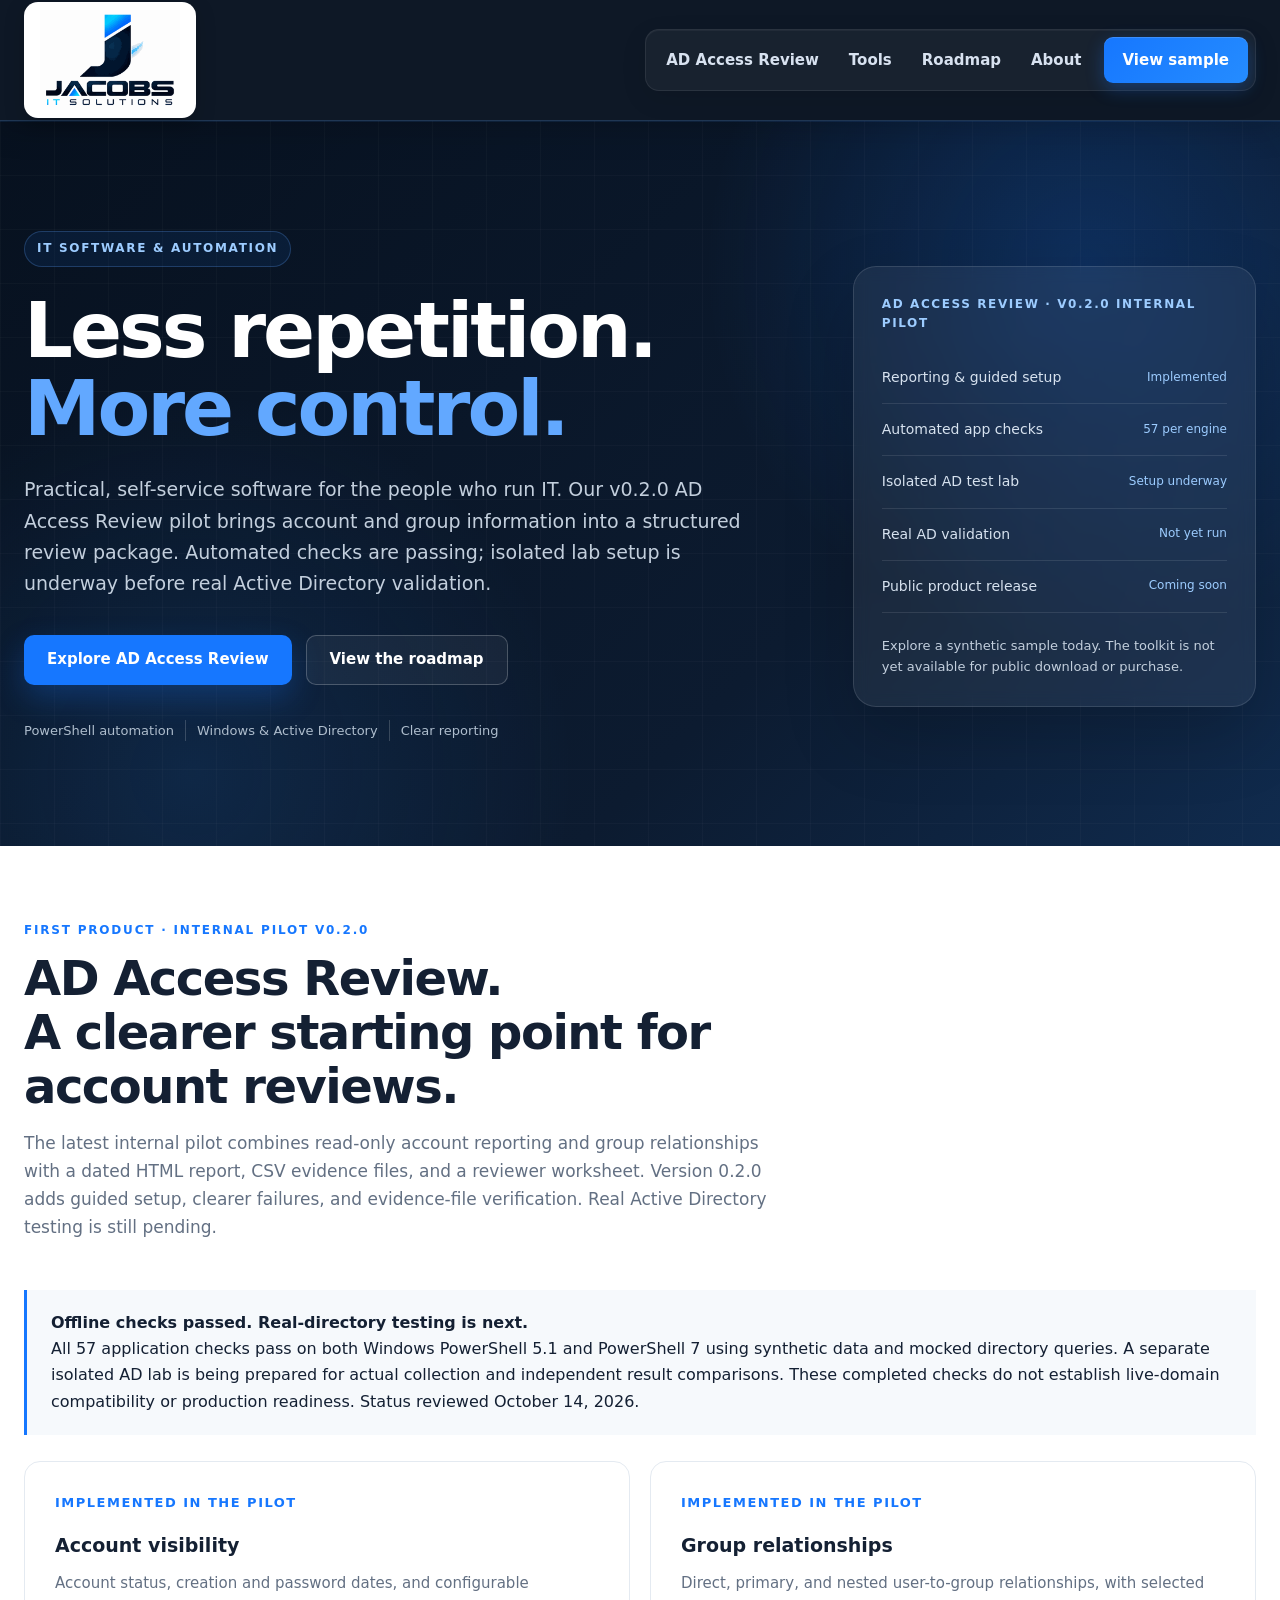
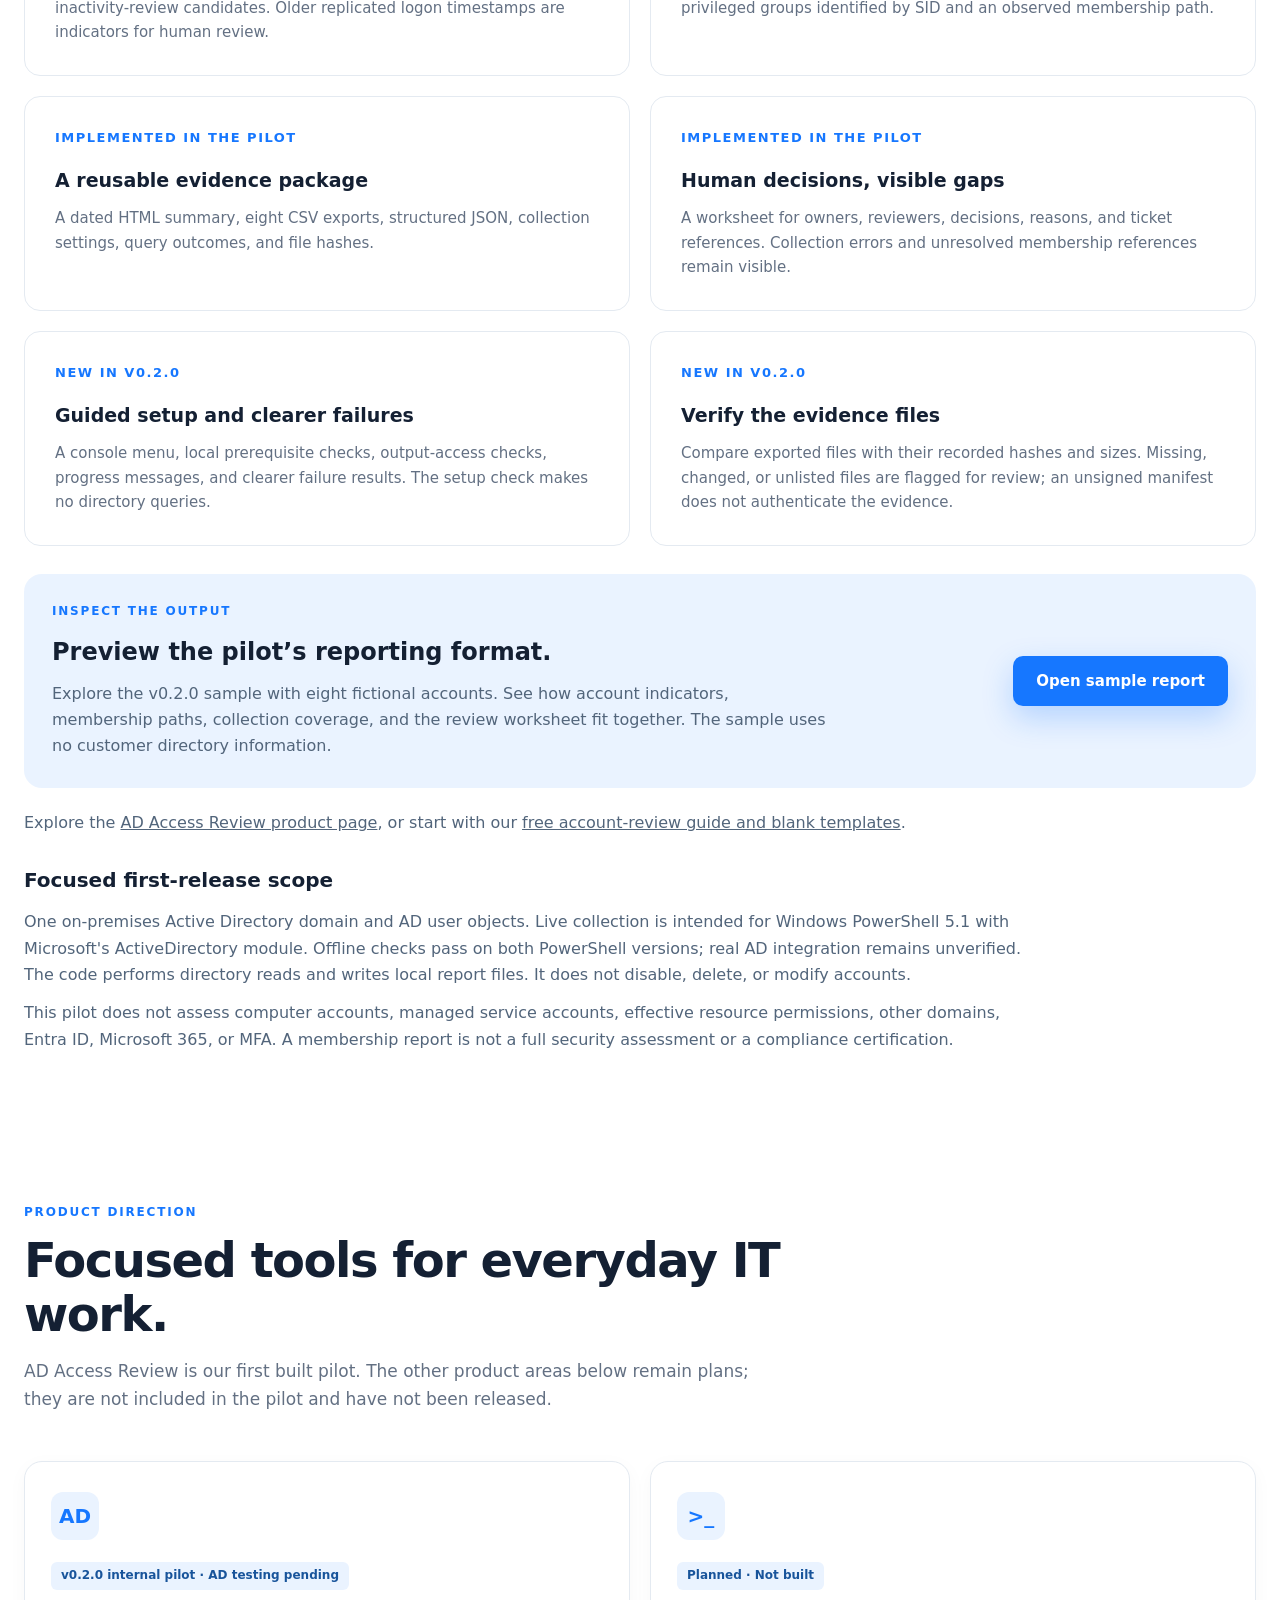
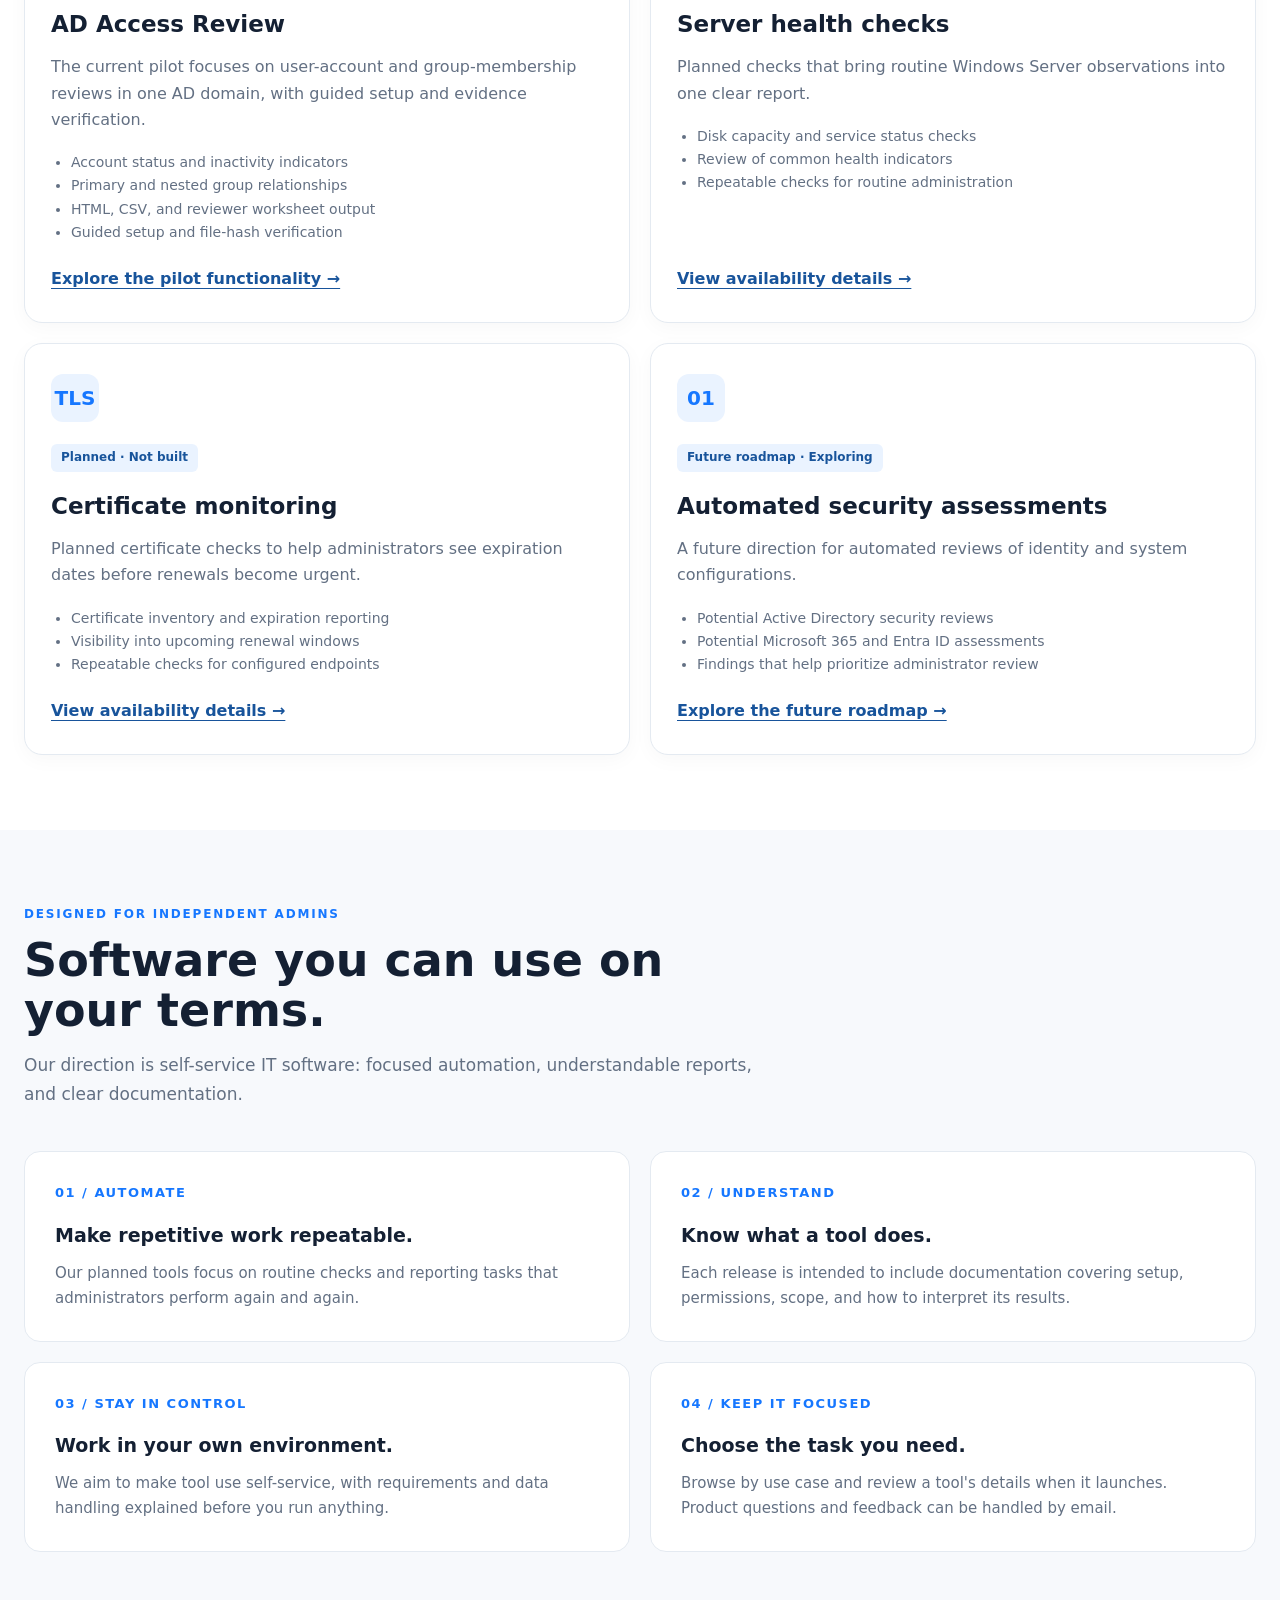
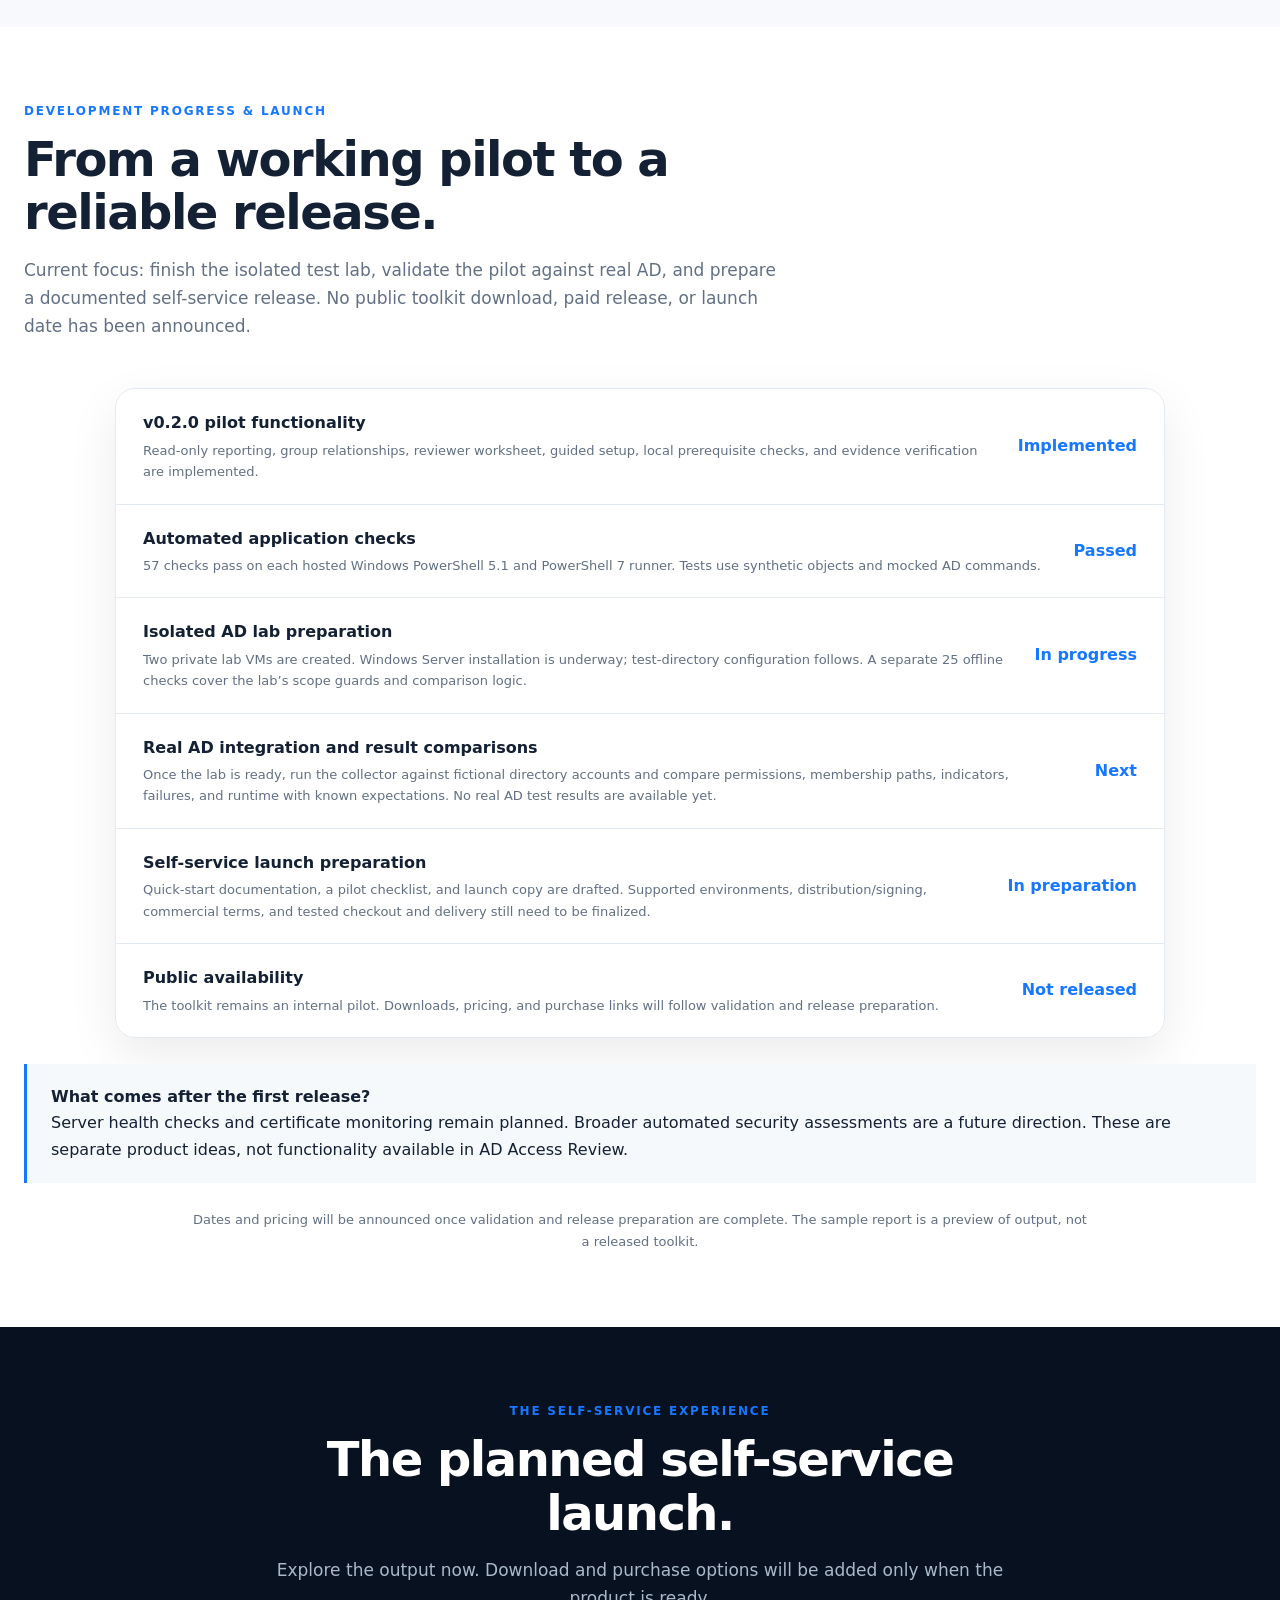
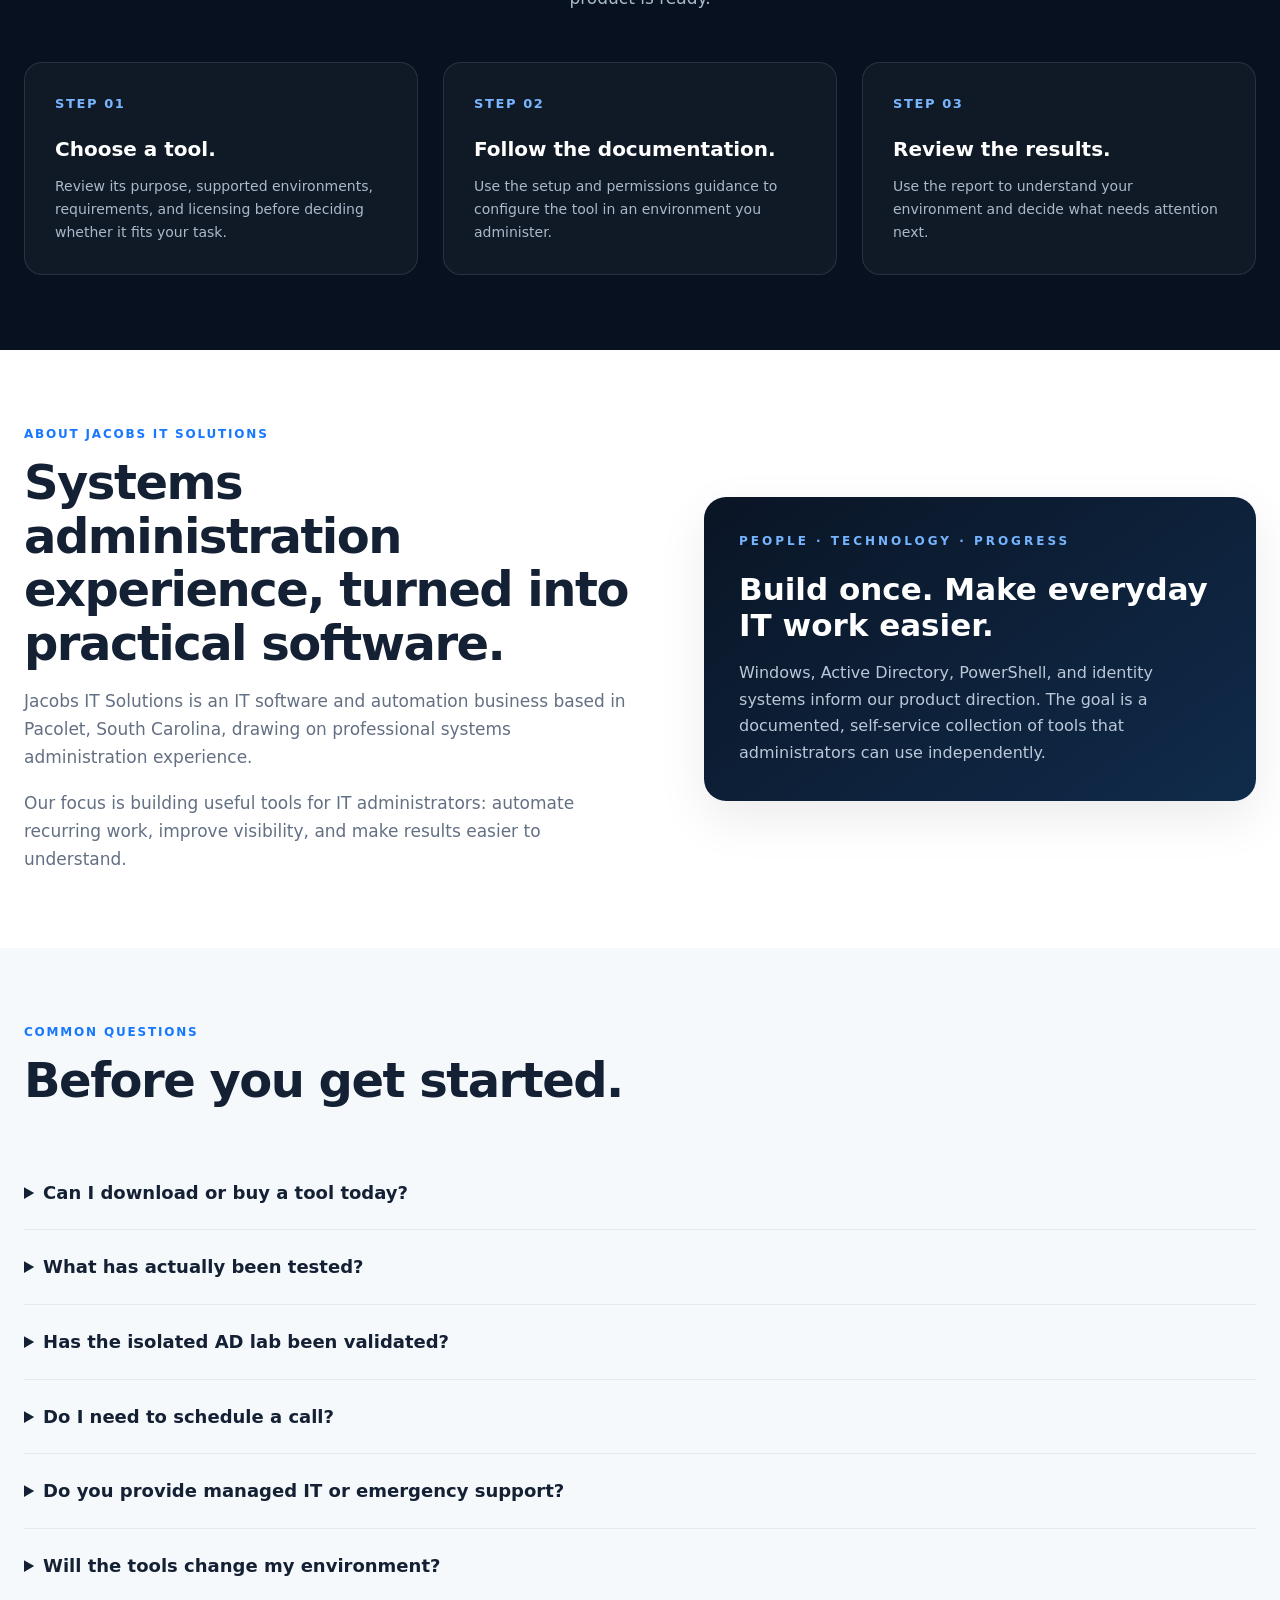
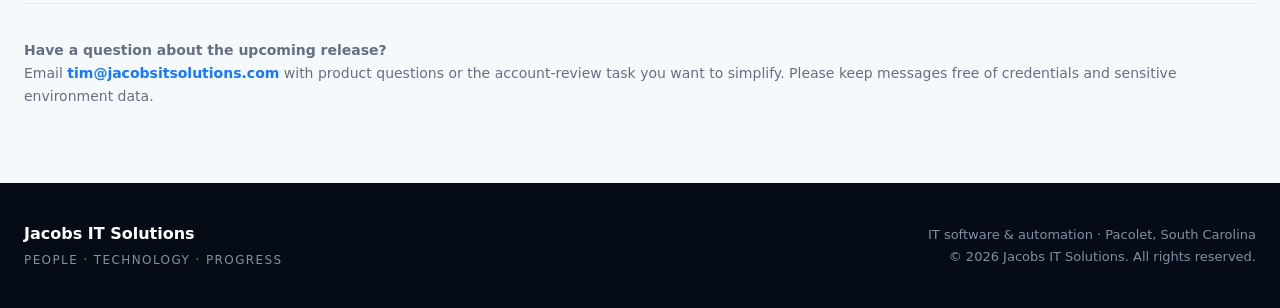
==== index.html @ 7c457af1 "Publish AD Access Review product page and free account review guide" ====
<!DOCTYPE html>
<html lang="en">
<head>
  <meta charset="UTF-8">
  <meta name="viewport" content="width=device-width, initial-scale=1.0">

  <title>Jacobs IT Solutions | IT Automation & Reporting Tools</title>

  <meta
    name="description"
    content="Explore the v0.2.0 AD Access Review pilot: read-only reporting, guided setup, evidence verification, and a synthetic sample. Automated checks pass; isolated AD lab setup is underway before real-directory validation and release."
  >

  <meta name="theme-color" content="#07111f">

  <style>
    :root {
      --navy: #07111f;
      --blue: #1677ff;
      --blue-light: #60a5fa;
      --blue-soft: #eaf3ff;
      --text: #142033;
      --muted: #637083;
      --border: #e4eaf1;
      --soft: #f6f9fc;
      --success: #10b981;
      --shadow: 0 18px 50px rgba(7, 17, 31, 0.08);
      --radius: 18px;
    }

    * {
      box-sizing: border-box;
      margin: 0;
      padding: 0;
    }

    html {
      scroll-behavior: smooth;
    }

    body {
      font-family:
        Inter,
        ui-sans-serif,
        system-ui,
        -apple-system,
        BlinkMacSystemFont,
        "Segoe UI",
        sans-serif;
      color: var(--text);
      background: #ffffff;
      line-height: 1.65;
    }

    a {
      color: inherit;
    }

    .container {
  width: min(1380px, calc(100% - 48px));
  margin: 0 auto;
}

    header {
  position: sticky;
  top: 0;
  z-index: 1000;
  background: rgba(7, 17, 31, 0.97);
  backdrop-filter: blur(16px);
  border-bottom: 1px solid rgba(96, 165, 250, 0.22);
  box-shadow:
    0 8px 30px rgba(0, 0, 0, 0.18),
    0 1px 0 rgba(22, 119, 255, 0.10);
}

    .nav-wrap {
      min-height: 120px;
      display: flex;
      align-items: center;
      justify-content: space-between;
      gap: 30px;
    }

    .brand {
  display: flex;
  align-items: center;
  justify-content: center;
  text-decoration: none;
  background: #ffffff;
  padding: 8px 16px;
  border-radius: 14px;
  box-shadow: 0 6px 20px rgba(0, 0, 0, 0.22);
}

.site-logo {
  height: 100px;
  width: auto;
  display: block;
}

   nav {
  display: flex;
  align-items: center;
  gap: 4px;

  background: rgba(255, 255, 255, 0.045);
  border: 1px solid rgba(255, 255, 255, 0.08);
  border-radius: 14px;

  padding: 7px;

  box-shadow:
    0 8px 25px rgba(0, 0, 0, 0.12),
    inset 0 1px 0 rgba(255, 255, 255, 0.04);
}

nav a {
  text-decoration: none;
  color: #d8e2f0;
  font-size: 15px;
  font-weight: 650;
  padding: 10px 13px;
  border-radius: 8px;
  transition:
    color 0.2s ease,
    background 0.2s ease,
    transform 0.2s ease;
}

nav a:hover {
  color: #ffffff;
  background: rgba(255, 255, 255, 0.07);
}

    .nav-cta {
  background: linear-gradient(135deg, #1677ff, #258cff);
  padding: 11px 19px !important;
  margin-left: 5px;
  border-radius: 9px;
  color: white !important;

  box-shadow:
    0 6px 18px rgba(22, 119, 255, 0.30),
    inset 0 1px 0 rgba(255, 255, 255, 0.15);
}

.nav-cta:hover {
  background: linear-gradient(135deg, #258cff, #419cff) !important;
  transform: translateY(-1px);
  box-shadow: 0 9px 25px rgba(22, 119, 255, 0.36);
}

    .hero {
      position: relative;
      overflow: hidden;
      background:
        radial-gradient(circle at 85% 20%, rgba(22, 119, 255, 0.22), transparent 31%),
        radial-gradient(circle at 15% 90%, rgba(36, 111, 196, 0.18), transparent 30%),
        linear-gradient(135deg, #07111f, #0c1b30 65%, #102b4e);
      color: white;
      padding: 110px 0 105px;
    }

    .hero::after {
      content: "";
      position: absolute;
      inset: 0;
      background-image:
        linear-gradient(rgba(255, 255, 255, 0.025) 1px, transparent 1px),
        linear-gradient(90deg, rgba(255, 255, 255, 0.025) 1px, transparent 1px);
      background-size: 54px 54px;
      pointer-events: none;
    }

    .hero-grid {
      position: relative;
      z-index: 2;
      display: grid;
      grid-template-columns: 1.3fr 0.7fr;
      align-items: center;
      gap: 80px;
    }

    .eyebrow {
      display: inline-flex;
      align-items: center;
      gap: 9px;
      padding: 7px 12px;
      border: 1px solid rgba(96, 165, 250, 0.25);
      background: rgba(22, 119, 255, 0.09);
      border-radius: 999px;
      color: #9dccff;
      text-transform: uppercase;
      font-size: 12px;
      font-weight: 800;
      letter-spacing: 1.7px;
      margin-bottom: 25px;
    }

    .eyebrow-dot {
      width: 7px;
      height: 7px;
      border-radius: 50%;
      background: var(--success);
      box-shadow: 0 0 13px rgba(16, 185, 129, 0.8);
    }

    h1 {
      max-width: 850px;
      font-size: clamp(3rem, 6vw, 5.3rem);
      line-height: 1.02;
      letter-spacing: -3px;
      margin-bottom: 26px;
    }

    .hero-highlight {
      color: #62a8ff;
    }

    .hero-copy {
      max-width: 720px;
      color: #c3cfdd;
      font-size: 19px;
      margin-bottom: 35px;
    }

    .hero-actions {
      display: flex;
      flex-wrap: wrap;
      gap: 14px;
      margin-bottom: 35px;
    }

    .button {
      display: inline-flex;
      align-items: center;
      justify-content: center;
      min-height: 50px;
      padding: 0 23px;
      border-radius: 10px;
      text-decoration: none;
      font-weight: 750;
      font-size: 15px;
      transition: 0.2s ease;
      border: 0;
      cursor: pointer;
    }

    .primary {
      background: var(--blue);
      color: white;
      box-shadow: 0 12px 30px rgba(22, 119, 255, 0.25);
    }

    .primary:hover {
      transform: translateY(-2px);
      background: #0869e9;
    }

    .secondary {
      border: 1px solid rgba(255, 255, 255, 0.22);
      color: white;
      background: rgba(255, 255, 255, 0.05);
    }

    .secondary:hover {
      background: rgba(255, 255, 255, 0.10);
      transform: translateY(-2px);
    }

    .hero-tags {
      display: flex;
      flex-wrap: wrap;
      gap: 11px;
      color: #aebdcd;
      font-size: 13px;
    }

    .hero-tags span {
      padding-right: 11px;
      border-right: 1px solid rgba(255, 255, 255, 0.18);
    }

    .hero-tags span:last-child {
      border-right: 0;
    }

    .hero-panel {
      background: rgba(255, 255, 255, 0.06);
      border: 1px solid rgba(255, 255, 255, 0.12);
      border-radius: 23px;
      padding: 28px;
      backdrop-filter: blur(8px);
      box-shadow: 0 30px 70px rgba(0, 0, 0, 0.18);
    }

    .panel-title {
      font-weight: 800;
      margin-bottom: 18px;
      font-size: 17px;
    }

    .panel-row {
      display: flex;
      align-items: center;
      gap: 13px;
      padding: 14px 0;
      border-bottom: 1px solid rgba(255, 255, 255, 0.10);
      color: #d7e2ef;
      font-size: 14px;
    }

    .panel-row:last-child {
      border-bottom: 0;
    }

    .check {
      flex: 0 0 auto;
      width: 25px;
      height: 25px;
      border-radius: 50%;
      background: rgba(22, 119, 255, 0.17);
      color: #72b2ff;
      display: flex;
      align-items: center;
      justify-content: center;
      font-weight: 900;
    }

    section {
      padding: 75px 0;
    }

    .section-head {
      max-width: 760px;
      margin-bottom: 48px;
    }

    .section-label {
      color: var(--blue);
      font-weight: 800;
      text-transform: uppercase;
      letter-spacing: 1.8px;
      font-size: 12px;
      margin-bottom: 11px;
    }

    .section-head h2,
    .center-head h2,
    .section-heading h2 {
      font-size: clamp(2rem, 4vw, 3rem);
      line-height: 1.12;
      letter-spacing: -1.5px;
      margin-bottom: 16px;
    }

    .section-head p,
    .center-head p,
    .section-heading p {
      color: var(--muted);
      font-size: 17px;
    }

    .center-head {
      max-width: 760px;
      margin: 0 auto 50px;
      text-align: center;
    }

    .section-heading {
      max-width: 760px;
    }

    .service-grid {
      display: grid;
      grid-template-columns: repeat(4, 1fr);
      gap: 20px;
    }

    .service-card {
      border: 1px solid var(--border);
      border-radius: var(--radius);
      padding: 30px 26px;
      background: white;
      box-shadow: 0 5px 20px rgba(7, 17, 31, 0.03);
      transition: 0.25s ease;
    }

    .service-card:hover {
      transform: translateY(-6px);
      border-color: #c6ddfa;
      box-shadow: var(--shadow);
    }

    .icon-box {
      width: 48px;
      height: 48px;
      border-radius: 12px;
      background: var(--blue-soft);
      color: var(--blue);
      display: flex;
      align-items: center;
      justify-content: center;
      margin-bottom: 21px;
      font-size: 20px;
      font-weight: 900;
    }

    .service-card h3 {
      font-size: 18px;
      margin-bottom: 10px;
    }

    .service-card p {
      color: var(--muted);
      font-size: 14px;
    }

    /* TECHNOLOGIES & PLATFORMS */

    .technology-section {
      background: #ffffff;
    }

   .technology-grid {
  display: grid;
  grid-template-columns: repeat(4, minmax(0, 1fr));
  gap: 24px;
  margin-top: 36px;
}

    .technology-card {
      border: 1px solid var(--border);
      border-radius: 16px;
      padding: 26px 24px;
      background: #ffffff;
      transition:
        transform 0.25s ease,
        box-shadow 0.25s ease,
        border-color 0.25s ease;
    }

    .technology-card:hover {
      transform: translateY(-5px);
      border-color: #bdd8f8;
      box-shadow: var(--shadow);
    }

    .technology-icon {
      width: 52px;
      height: 52px;
      border-radius: 13px;
      display: flex;
      align-items: center;
      justify-content: center;
      background: var(--blue-soft);
      color: var(--blue);
      margin-bottom: 18px;
    }

    .technology-icon svg {
      width: 27px;
      height: 27px;
      fill: none;
      stroke: currentColor;
      stroke-width: 1.9;
      stroke-linecap: round;
      stroke-linejoin: round;
    }

    .technology-card h3 {
      font-size: 18px;
      margin-bottom: 9px;
    }

    .technology-card p {
      color: var(--muted);
      font-size: 14px;
      line-height: 1.6;
    }

    /* A DIFFERENT APPROACH */

    .difference {
      background: #f7f9fc;
    }

    .difference-heading {
      max-width: 760px;
      margin-bottom: 42px;
    }

    .difference-heading h2 {
      font-size: clamp(32px, 4vw, 46px);
      line-height: 1.08;
      margin: 10px 0 16px;
    }

    .difference-heading p {
      color: var(--muted);
      font-size: 17px;
      line-height: 1.7;
    }

    .difference-grid {
      display: grid;
      grid-template-columns: repeat(2, 1fr);
      gap: 20px;
    }

    .difference-card {
      background: #ffffff;
      border: 1px solid var(--border);
      border-radius: 16px;
      padding: 30px;
      transition:
        transform 0.25s ease,
        box-shadow 0.25s ease;
    }

    .difference-card:hover {
      transform: translateY(-4px);
      box-shadow: var(--shadow);
    }

    .difference-number {
      color: var(--blue);
      font-size: 13px;
      font-weight: 900;
      letter-spacing: 1.5px;
      margin-bottom: 16px;
    }

    .difference-card h3 {
      font-size: 19px;
      margin-bottom: 10px;
    }

    .difference-card p {
      color: var(--muted);
      font-size: 15px;
      line-height: 1.65;
    }

    /* PRICING */

    .pricing-box {
      max-width: 1050px;
      margin: 0 auto;
      border: 1px solid var(--border);
      border-radius: 20px;
      overflow: hidden;
      box-shadow: var(--shadow);
    }

    .price-row {
      display: grid;
      grid-template-columns: 1fr auto;
      gap: 30px;
      align-items: center;
      padding: 21px 27px;
      border-bottom: 1px solid var(--border);
    }

    .price-row:last-child {
      border-bottom: 0;
    }

    .price-name {
      font-weight: 750;
    }

    .price-detail {
      font-size: 13px;
      color: var(--muted);
      margin-top: 3px;
    }

    .price {
      color: var(--blue);
      font-weight: 850;
      white-space: nowrap;
    }

    .pricing-note {
      max-width: 900px;
      margin: 20px auto 0;
      text-align: center;
      color: var(--muted);
      font-size: 13px;
    }

    /* PROCESS */

    .process {
      background: var(--navy);
      color: white;
    }

    .process .center-head p {
      color: #aab9ca;
    }

    .steps {
      display: grid;
      grid-template-columns: repeat(3, 1fr);
      gap: 25px;
    }

    .step {
      padding: 30px;
      border: 1px solid rgba(255, 255, 255, 0.10);
      border-radius: var(--radius);
      background: rgba(255, 255, 255, 0.04);
    }

    .step-num {
      color: #78b7ff;
      font-size: 13px;
      font-weight: 900;
      letter-spacing: 1.6px;
      margin-bottom: 18px;
    }

    .step h3 {
      font-size: 20px;
      margin-bottom: 9px;
    }

    .step p {
      color: #aab9ca;
      font-size: 14px;
    }

    /* ABOUT */

    .about-grid {
      display: grid;
      grid-template-columns: 1.05fr 0.95fr;
      gap: 70px;
      align-items: center;
    }

    .about-card {
      padding: 35px;
      border-radius: 22px;
      background: linear-gradient(145deg, #0a1525, #102b4b);
      color: white;
      box-shadow: var(--shadow);
    }

    .about-card .tagline {
      color: #75b5ff;
      text-transform: uppercase;
      letter-spacing: 3px;
      font-size: 12px;
      font-weight: 800;
      margin-bottom: 20px;
    }

    .about-card h3 {
      font-size: 31px;
      line-height: 1.15;
      margin-bottom: 17px;
    }

    .about-card p {
      color: #bac8d8;
    }

    /* SUPPORT FORM */

    .support-section {
      background: var(--soft);
    }

   .support-grid {
  display: grid;
  grid-template-columns: 0.8fr 1.2fr;
  gap: 70px;
  align-items: start;
}

    .support-info {
      padding-top: 10px;
    }

    .support-info h2 {
      font-size: clamp(2rem, 4vw, 3rem);
      line-height: 1.1;
      letter-spacing: -1.4px;
      margin-bottom: 18px;
    }

    .support-info p {
      color: var(--muted);
      margin-bottom: 25px;
    }

    .support-contact {
      margin-top: 22px;
      font-size: 14px;
      color: var(--muted);
    }

    .support-contact a {
      color: var(--blue);
      font-weight: 700;
      text-decoration: none;
    }

    .support-form {
      background: white;
      border: 1px solid var(--border);
      border-radius: 22px;
      padding: 34px;
      box-shadow: var(--shadow);
    }

    .form-row {
      display: grid;
      grid-template-columns: 1fr 1fr;
      gap: 18px;
    }

    .form-group {
      margin-bottom: 18px;
    }

    .form-group label {
      display: block;
      font-size: 13px;
      font-weight: 750;
      margin-bottom: 7px;
      color: #26364a;
    }

    .form-group input,
    .form-group select,
    .form-group textarea {
      width: 100%;
      border: 1px solid #d6dee8;
      border-radius: 10px;
      background: white;
      color: #142033;
      font: inherit;
      font-size: 14px;
      padding: 12px 13px;
      outline: none;
      transition: 0.2s ease;
    }

    .form-group input:focus,
    .form-group select:focus,
    .form-group textarea:focus {
      border-color: var(--blue);
      box-shadow: 0 0 0 3px rgba(22, 119, 255, 0.10);
    }

    .form-group textarea {
      resize: vertical;
      min-height: 150px;
    }

    .form-note {
      font-size: 12px;
      color: #778395;
      margin: 2px 0 18px;
      padding: 12px 14px;
      background: #f7f9fc;
      border-radius: 9px;
      border-left: 3px solid var(--blue);
    }

    .submit-button {
      width: 100%;
      min-height: 52px;
      background: var(--blue);
      color: white;
      border: 0;
      border-radius: 10px;
      font-size: 15px;
      font-weight: 800;
      cursor: pointer;
      transition: 0.2s ease;
    }

    .submit-button:hover {
      background: #0869e9;
      transform: translateY(-1px);
    }

    .submit-button:disabled {
      opacity: 0.65;
      cursor: wait;
      transform: none;
    }

    /* FOOTER */

    footer {
      background: #050c16;
      color: #8090a2;
      padding: 38px 0;
    }

    .footer-grid {
      display: flex;
      justify-content: space-between;
      gap: 25px;
      align-items: center;
      flex-wrap: wrap;
    }

    .footer-name {
      color: white;
      font-weight: 800;
    }

    .footer-tag {
      font-size: 12px;
      margin-top: 3px;
      letter-spacing: 1.4px;
    }

    .footer-right {
      text-align: right;
      font-size: 13px;
    }

    /* RESPONSIVE */

    @media (max-width: 950px) {
      .hero-grid,
      .about-grid,
      .support-grid {
        grid-template-columns: 1fr;
      }

      .hero-panel {
        max-width: 620px;
      }

      .service-grid,
      .technology-grid {
        grid-template-columns: repeat(2, 1fr);
      }

      .steps {
        grid-template-columns: 1fr;
      }
    }

    @media (max-width: 730px) {
      .site-logo {
        height: 46px;
      }

      .brand {
        padding: 6px 10px;
      }

      .nav-wrap {
        min-height: 78px;
      }

      nav a:not(.nav-cta) {
        display: none;
      }

      .hero {
        padding: 80px 0;
      }

      h1 {
        letter-spacing: -2px;
      }

      .service-grid,
      .technology-grid,
      .difference-grid,
      .form-row {
        grid-template-columns: 1fr;
      }

      .price-row {
        grid-template-columns: 1fr;
        gap: 8px;
      }

      section {
        padding: 75px 0;
      }

      .footer-right {
        text-align: left;
      }

      .support-form {
        padding: 25px 20px;
      }
    }

    section[id] { scroll-margin-top: 140px; }
    :focus-visible { outline: 3px solid #60a5fa; outline-offset: 5px; }
    .skip-link { position:absolute; top:-100px; left:20px; z-index:2000; background:white; padding:12px; }
    .skip-link:focus { top:12px; }
    .status { display:inline-block; background:#eaf3ff; color:#18549b; font-size:12px; font-weight:800; padding:4px 10px; border-radius:6px; margin-bottom:16px; }
    .product-grid { grid-template-columns:repeat(2,minmax(0,1fr)); }
    .product-card { display:flex; flex-direction:column; }
    .product-card h3 { font-size:23px; }
    .product-card p { font-size:16px; }
    .product-card ul { margin:18px 0 22px; padding-left:20px; color:#637083; font-size:14px; }
    .product-card a { margin-top:auto; color:#18549b; font-weight:750; text-underline-offset:4px; }
    .roadmap-note { padding:20px 24px; border-left:3px solid #1677ff; background:#f6f9fc; margin-bottom:26px; }
    details { border-bottom:1px solid #e4eaf1; padding:22px 0; }
    summary { cursor:pointer; font-weight:750; font-size:18px; }
    details p { color:#637083; margin-top:12px; max-width:850px; }
    .hero-panel .panel-title { color:#9dccff; font-size:12px; text-transform:uppercase; letter-spacing:1.6px; }
    .panel-row { justify-content:space-between; }
    .panel-row span:last-child { color:#9dccff; font-size:12px; white-space:nowrap; }
    @media(max-width:1100px) { .nav-wrap { gap:16px; } nav a { padding:9px; } .hero-grid { gap:35px; } }
    @media(max-width:730px) { .product-grid { grid-template-columns:1fr; } section[id] {scroll-margin-top:95px;} .nav-wrap {gap:10px;} nav {padding:4px;} .nav-cta {padding:9px 12px !important;} }
    @media(prefers-reduced-motion:reduce) { html {scroll-behavior:auto;} * {transition:none !important;} }
  .sample-callout{display:flex;gap:30px;align-items:center;justify-content:space-between;padding:28px;background:#eaf3ff;border-radius:18px;margin-top:28px}.sample-callout h3{font-size:24px;margin-bottom:8px}.sample-callout p{max-width:780px;color:#52657b}.sample-callout .button{flex-shrink:0}.product-boundaries{margin-top:28px;color:#52657b;max-width:1020px}.product-boundaries h3{color:#142033;font-size:20px}.product-boundaries p{margin-top:12px}.price-row>div{min-width:0}@media(max-width:730px){.sample-callout{flex-direction:column;align-items:flex-start}.price-row{gap:14px;padding:20px}.price{white-space:normal;text-align:right}.panel-row{gap:12px}.panel-row span:last-child{white-space:normal;text-align:right}}</style>
</head>

<body>
<a class="skip-link" href="#main">Skip to content</a>
<header><div class="container nav-wrap">
<a class="brand" href="#top" aria-label="Jacobs IT Solutions home"><img src="animated-logo-1.gif" alt="Jacobs IT Solutions" class="site-logo"></a>
<nav aria-label="Main navigation"><a href="ad-access-review/">AD Access Review</a><a href="#tools">Tools</a><a href="#roadmap">Roadmap</a><a href="#about">About</a><a class="nav-cta" href="sample-report/report.html">View sample</a></nav>
</div></header>
<main id="main">
<section class="hero" id="top"><div class="container hero-grid"><div>
<div class="eyebrow">IT software &amp; automation</div>
<h1>Less repetition.<br><span class="hero-highlight">More control.</span></h1>
<p class="hero-copy">Practical, self-service software for the people who run IT. Our v0.2.0 AD Access Review pilot brings account and group information into a structured review package. Automated checks are passing; isolated lab setup is underway before real Active Directory validation.</p>
<div class="hero-actions"><a class="button primary" href="ad-access-review/">Explore AD Access Review</a><a class="button secondary" href="#roadmap">View the roadmap</a></div>
<div class="hero-tags"><span>PowerShell automation</span><span>Windows &amp; Active Directory</span><span>Clear reporting</span></div>
</div><aside class="hero-panel" aria-label="AD Access Review development status"><div class="panel-title">AD Access Review · v0.2.0 internal pilot</div>
<div class="panel-row"><span>Reporting &amp; guided setup</span><span>Implemented</span></div>
<div class="panel-row"><span>Automated app checks</span><span>57 per engine</span></div>
<div class="panel-row"><span>Isolated AD test lab</span><span>Setup underway</span></div>
<div class="panel-row"><span>Real AD validation</span><span>Not yet run</span></div>
<div class="panel-row"><span>Public product release</span><span>Coming soon</span></div>
<p style="color:#c3cfdd;font-size:13px;margin-top:22px">Explore a synthetic sample today. The toolkit is not yet available for public download or purchase.</p>
</aside></div></section>
<section id="product"><div class="container">
<div class="section-head"><div class="section-label">First product · Internal pilot v0.2.0</div><h2>AD Access Review.<br>A clearer starting point for account reviews.</h2><p>The latest internal pilot combines read-only account reporting and group relationships with a dated HTML report, CSV evidence files, and a reviewer worksheet. Version 0.2.0 adds guided setup, clearer failures, and evidence-file verification. Real Active Directory testing is still pending.</p></div>
<div class="roadmap-note"><strong>Offline checks passed. Real-directory testing is next.</strong><p>All 57 application checks pass on both Windows PowerShell 5.1 and PowerShell 7 using synthetic data and mocked directory queries. A separate isolated AD lab is being prepared for actual collection and independent result comparisons. These completed checks do not establish live-domain compatibility or production readiness. Status reviewed October 14, 2026.</p></div>
<div class="difference-grid">
<article class="difference-card"><div class="difference-number">IMPLEMENTED IN THE PILOT</div><h3>Account visibility</h3><p>Account status, creation and password dates, and configurable inactivity-review candidates. Older replicated logon timestamps are indicators for human review.</p></article>
<article class="difference-card"><div class="difference-number">IMPLEMENTED IN THE PILOT</div><h3>Group relationships</h3><p>Direct, primary, and nested user-to-group relationships, with selected privileged groups identified by SID and an observed membership path.</p></article>
<article class="difference-card"><div class="difference-number">IMPLEMENTED IN THE PILOT</div><h3>A reusable evidence package</h3><p>A dated HTML summary, eight CSV exports, structured JSON, collection settings, query outcomes, and file hashes.</p></article>
<article class="difference-card"><div class="difference-number">IMPLEMENTED IN THE PILOT</div><h3>Human decisions, visible gaps</h3><p>A worksheet for owners, reviewers, decisions, reasons, and ticket references. Collection errors and unresolved membership references remain visible.</p></article>
<article class="difference-card"><div class="difference-number">NEW IN V0.2.0</div><h3>Guided setup and clearer failures</h3><p>A console menu, local prerequisite checks, output-access checks, progress messages, and clearer failure results. The setup check makes no directory queries.</p></article>
<article class="difference-card"><div class="difference-number">NEW IN V0.2.0</div><h3>Verify the evidence files</h3><p>Compare exported files with their recorded hashes and sizes. Missing, changed, or unlisted files are flagged for review; an unsigned manifest does not authenticate the evidence.</p></article>
</div>
<div class="sample-callout"><div><div class="section-label">Inspect the output</div><h3>Preview the pilot’s reporting format.</h3><p>Explore the v0.2.0 sample with eight fictional accounts. See how account indicators, membership paths, collection coverage, and the review worksheet fit together. The sample uses no customer directory information.</p></div><a class="button primary" href="sample-report/report.html">Open sample report</a></div>
<p style="margin-top:22px;color:#52657b">Explore the <a href="ad-access-review/">AD Access Review product page</a>, or start with our <a href="ad-account-review-guide/">free account-review guide and blank templates</a>.</p>
<div class="product-boundaries"><h3>Focused first-release scope</h3><p>One on-premises Active Directory domain and AD user objects. Live collection is intended for Windows PowerShell 5.1 with Microsoft's ActiveDirectory module. Offline checks pass on both PowerShell versions; real AD integration remains unverified. The code performs directory reads and writes local report files. It does not disable, delete, or modify accounts.</p><p>This pilot does not assess computer accounts, managed service accounts, effective resource permissions, other domains, Entra ID, Microsoft 365, or MFA. A membership report is not a full security assessment or a compliance certification.</p></div>
</div></section>
<section id="tools"><div class="container"><div class="section-head"><div class="section-label">Product direction</div><h2>Focused tools for everyday IT work.</h2><p>AD Access Review is our first built pilot. The other product areas below remain plans; they are not included in the pilot and have not been released.</p></div>
<div class="service-grid product-grid">
<article class="service-card product-card"><div class="icon-box" aria-hidden="true">AD</div><div><span class="status">v0.2.0 internal pilot · AD testing pending</span></div><h3>AD Access Review</h3><p>The current pilot focuses on user-account and group-membership reviews in one AD domain, with guided setup and evidence verification.</p><ul><li>Account status and inactivity indicators</li><li>Primary and nested group relationships</li><li>HTML, CSV, and reviewer worksheet output</li><li>Guided setup and file-hash verification</li></ul><a href="ad-access-review/">Explore the pilot functionality →</a></article>
<article class="service-card product-card"><div class="icon-box" aria-hidden="true">&gt;_</div><div><span class="status">Planned · Not built</span></div><h3>Server health checks</h3><p>Planned checks that bring routine Windows Server observations into one clear report.</p><ul><li>Disk capacity and service status checks</li><li>Review of common health indicators</li><li>Repeatable checks for routine administration</li></ul><a href="#roadmap">View availability details →</a></article>
<article class="service-card product-card"><div class="icon-box" aria-hidden="true">TLS</div><div><span class="status">Planned · Not built</span></div><h3>Certificate monitoring</h3><p>Planned certificate checks to help administrators see expiration dates before renewals become urgent.</p><ul><li>Certificate inventory and expiration reporting</li><li>Visibility into upcoming renewal windows</li><li>Repeatable checks for configured endpoints</li></ul><a href="#roadmap">View availability details →</a></article>
<article class="service-card product-card"><div class="icon-box" aria-hidden="true">01</div><div><span class="status">Future roadmap · Exploring</span></div><h3>Automated security assessments</h3><p>A future direction for automated reviews of identity and system configurations.</p><ul><li>Potential Active Directory security reviews</li><li>Potential Microsoft 365 and Entra ID assessments</li><li>Findings that help prioritize administrator review</li></ul><a href="#roadmap">Explore the future roadmap →</a></article>
</div></div></section>
<section id="approach" class="difference"><div class="container"><div class="difference-heading"><div class="section-label">Designed for independent admins</div><h2>Software you can use on your terms.</h2><p>Our direction is self-service IT software: focused automation, understandable reports, and clear documentation.</p></div><div class="difference-grid">
<div class="difference-card"><div class="difference-number">01 / AUTOMATE</div><h3>Make repetitive work repeatable.</h3><p>Our planned tools focus on routine checks and reporting tasks that administrators perform again and again.</p></div>
<div class="difference-card"><div class="difference-number">02 / UNDERSTAND</div><h3>Know what a tool does.</h3><p>Each release is intended to include documentation covering setup, permissions, scope, and how to interpret its results.</p></div>
<div class="difference-card"><div class="difference-number">03 / STAY IN CONTROL</div><h3>Work in your own environment.</h3><p>We aim to make tool use self-service, with requirements and data handling explained before you run anything.</p></div>
<div class="difference-card"><div class="difference-number">04 / KEEP IT FOCUSED</div><h3>Choose the task you need.</h3><p>Browse by use case and review a tool's details when it launches. Product questions and feedback can be handled by email.</p></div>
</div></div></section>
<section id="roadmap"><div class="container"><div class="section-head"><div class="section-label">Development progress &amp; launch</div><h2>From a working pilot to a reliable release.</h2><p>Current focus: finish the isolated test lab, validate the pilot against real AD, and prepare a documented self-service release. No public toolkit download, paid release, or launch date has been announced.</p></div>
<div class="pricing-box" aria-label="Development milestones">
<div class="price-row"><div><div class="price-name">v0.2.0 pilot functionality</div><div class="price-detail">Read-only reporting, group relationships, reviewer worksheet, guided setup, local prerequisite checks, and evidence verification are implemented.</div></div><div class="price">Implemented</div></div>
<div class="price-row"><div><div class="price-name">Automated application checks</div><div class="price-detail">57 checks pass on each hosted Windows PowerShell 5.1 and PowerShell 7 runner. Tests use synthetic objects and mocked AD commands.</div></div><div class="price">Passed</div></div>
<div class="price-row"><div><div class="price-name">Isolated AD lab preparation</div><div class="price-detail">Two private lab VMs are created. Windows Server installation is underway; test-directory configuration follows. A separate 25 offline checks cover the lab’s scope guards and comparison logic.</div></div><div class="price">In progress</div></div>
<div class="price-row"><div><div class="price-name">Real AD integration and result comparisons</div><div class="price-detail">Once the lab is ready, run the collector against fictional directory accounts and compare permissions, membership paths, indicators, failures, and runtime with known expectations. No real AD test results are available yet.</div></div><div class="price">Next</div></div>
<div class="price-row"><div><div class="price-name">Self-service launch preparation</div><div class="price-detail">Quick-start documentation, a pilot checklist, and launch copy are drafted. Supported environments, distribution/signing, commercial terms, and tested checkout and delivery still need to be finalized.</div></div><div class="price">In preparation</div></div>
<div class="price-row"><div><div class="price-name">Public availability</div><div class="price-detail">The toolkit remains an internal pilot. Downloads, pricing, and purchase links will follow validation and release preparation.</div></div><div class="price">Not released</div></div>
</div>
<div class="roadmap-note" style="margin-top:26px"><strong>What comes after the first release?</strong><p>Server health checks and certificate monitoring remain planned. Broader automated security assessments are a future direction. These are separate product ideas, not functionality available in AD Access Review.</p></div>
<p class="pricing-note">Dates and pricing will be announced once validation and release preparation are complete. The sample report is a preview of output, not a released toolkit.</p>
</div></section>
<section class="process"><div class="container"><div class="center-head"><div class="section-label">The self-service experience</div><h2>The planned self-service launch.</h2><p>Explore the output now. Download and purchase options will be added only when the product is ready.</p></div><div class="steps">
<div class="step"><div class="step-num">STEP 01</div><h3>Choose a tool.</h3><p>Review its purpose, supported environments, requirements, and licensing before deciding whether it fits your task.</p></div>
<div class="step"><div class="step-num">STEP 02</div><h3>Follow the documentation.</h3><p>Use the setup and permissions guidance to configure the tool in an environment you administer.</p></div>
<div class="step"><div class="step-num">STEP 03</div><h3>Review the results.</h3><p>Use the report to understand your environment and decide what needs attention next.</p></div>
</div></div></section>
<section id="about"><div class="container about-grid"><div><div class="section-label">About Jacobs IT Solutions</div><div class="section-head" style="margin-bottom:0"><h2>Systems administration experience, turned into practical software.</h2><p>Jacobs IT Solutions is an IT software and automation business based in Pacolet, South Carolina, drawing on professional systems administration experience.</p><p style="margin-top:18px">Our focus is building useful tools for IT administrators: automate recurring work, improve visibility, and make results easier to understand.</p></div></div><div class="about-card"><div class="tagline">People · Technology · Progress</div><h3>Build once. Make everyday IT work easier.</h3><p>Windows, Active Directory, PowerShell, and identity systems inform our product direction. The goal is a documented, self-service collection of tools that administrators can use independently.</p></div></div></section>
<section id="questions" class="support-section"><div class="container"><div class="section-head"><div class="section-label">Common questions</div><h2>Before you get started.</h2></div>
<details><summary>Can I download or buy a tool today?</summary><p>The AD Access Review toolkit is an internal pilot and is not publicly available for download or purchase. You can inspect the synthetic sample report today. Real product download and purchase links will appear after validation and release preparation.</p></details>
<details><summary>What has actually been tested?</summary><p>57 application checks pass on each Windows PowerShell 5.1 and PowerShell 7 runner. They cover review logic, exports, setup/workflow failures, evidence verification, and command-line behavior using synthetic objects and mocked AD commands. Another 25 offline checks cover lab preparation. Actual AD collection and representative customer-environment testing remain pending.</p></details>
<details><summary>Has the isolated AD lab been validated?</summary><p>The lab’s virtual machines have been created, and Windows Server installation is underway. The test domain and fictional directory fixtures still need to be configured before real AD integration tests can run. Lab preparation checks are separate from actual directory validation.</p></details>
<details><summary>Do I need to schedule a call?</summary><p>Our planned products are intended for self-service use. You can explore the roadmap here and send product questions or feature suggestions by email.</p></details>
<details><summary>Do you provide managed IT or emergency support?</summary><p>Jacobs IT Solutions is focused on software and automation. This site does not offer managed IT contracts, phone support, or emergency troubleshooting services.</p></details>
<details><summary>Will the tools change my environment?</summary><p>The AD Access Review pilot is implemented with read-only directory queries and local report-file output. It does not disable, delete, or modify AD accounts. Future products will document their own permissions and behavior before release.</p></details>
<div class="support-contact" style="margin-top:35px"><strong>Have a question about the upcoming release?</strong><p>Email <a href="mailto:tim@jacobsitsolutions.com?subject=AD%20Access%20Review%20product%20question">tim@jacobsitsolutions.com</a> with product questions or the account-review task you want to simplify. Please keep messages free of credentials and sensitive environment data.</p></div>
</div></section>
</main><footer><div class="container footer-grid"><div><div class="footer-name">Jacobs IT Solutions</div><div class="footer-tag">PEOPLE · TECHNOLOGY · PROGRESS</div></div><div class="footer-right"><div>IT software &amp; automation · Pacolet, South Carolina</div><div>© 2026 Jacobs IT Solutions. All rights reserved.</div></div></div></footer>
</body></html>
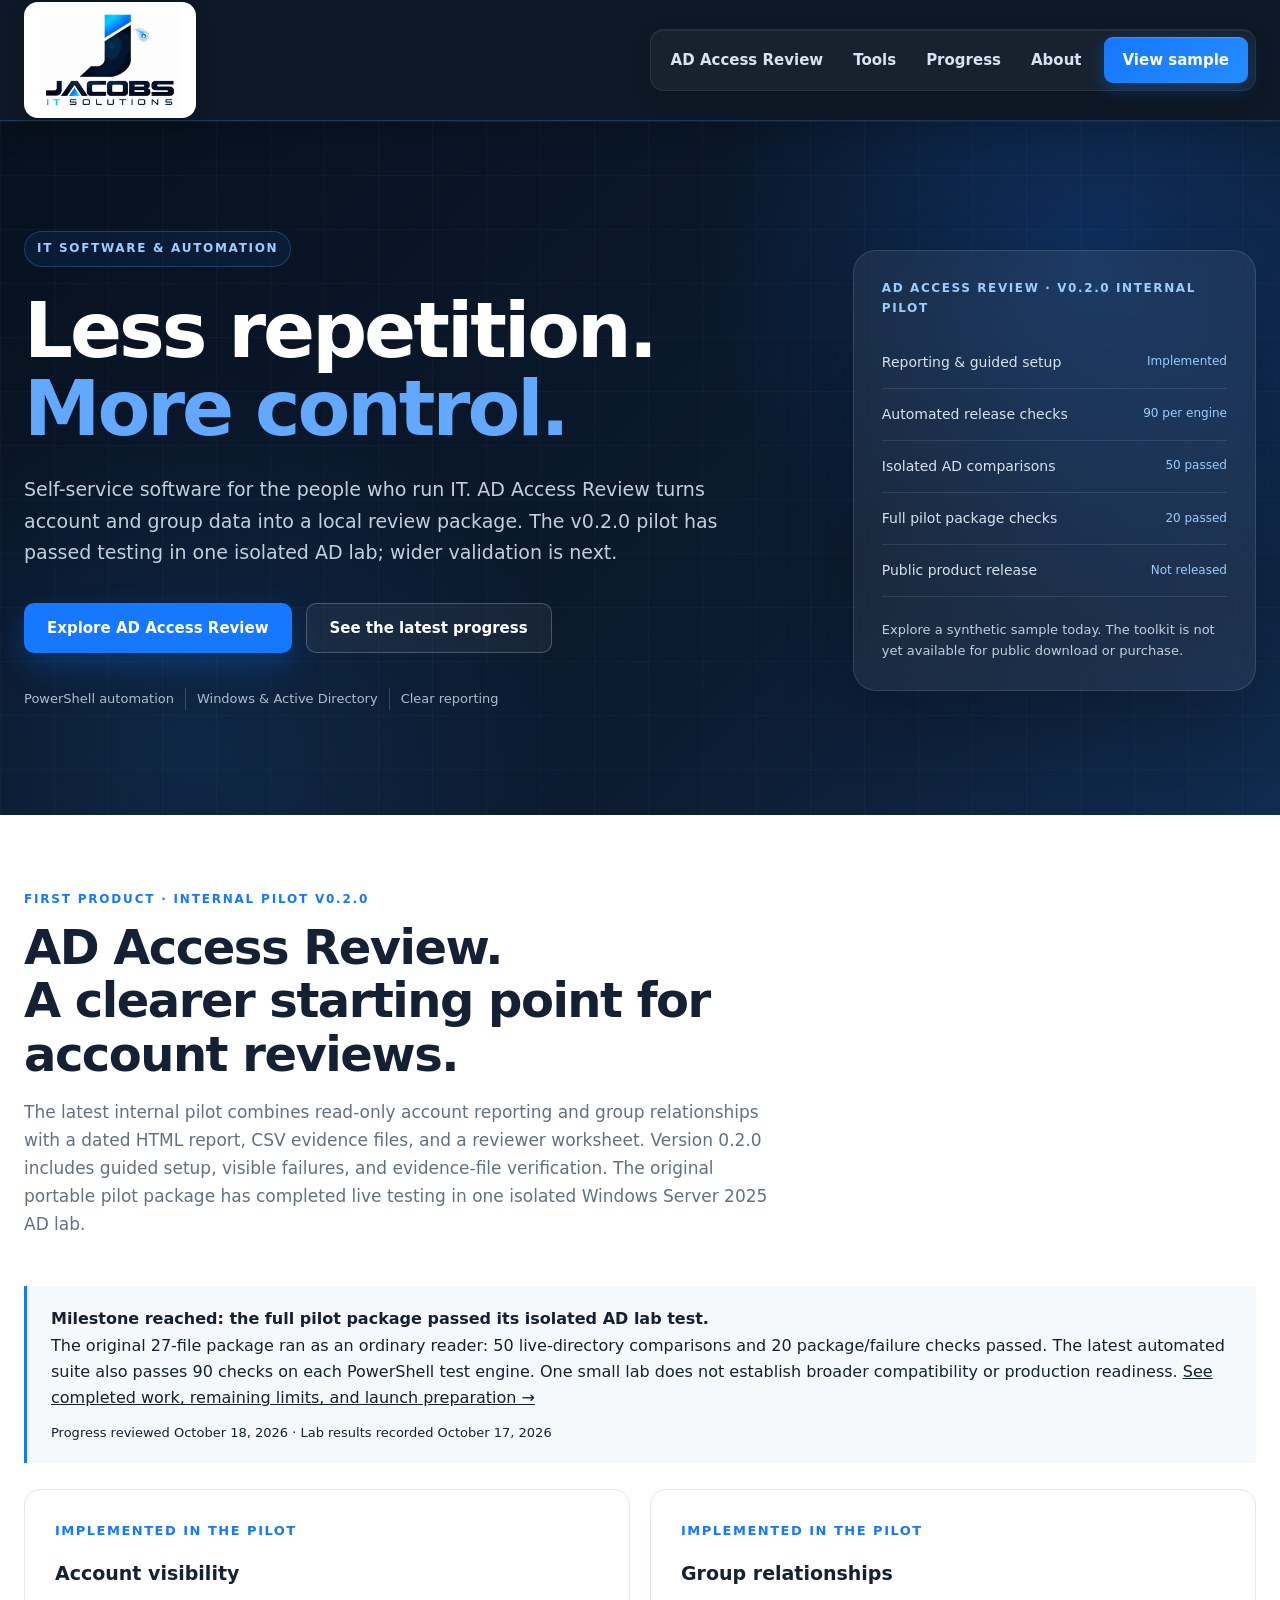
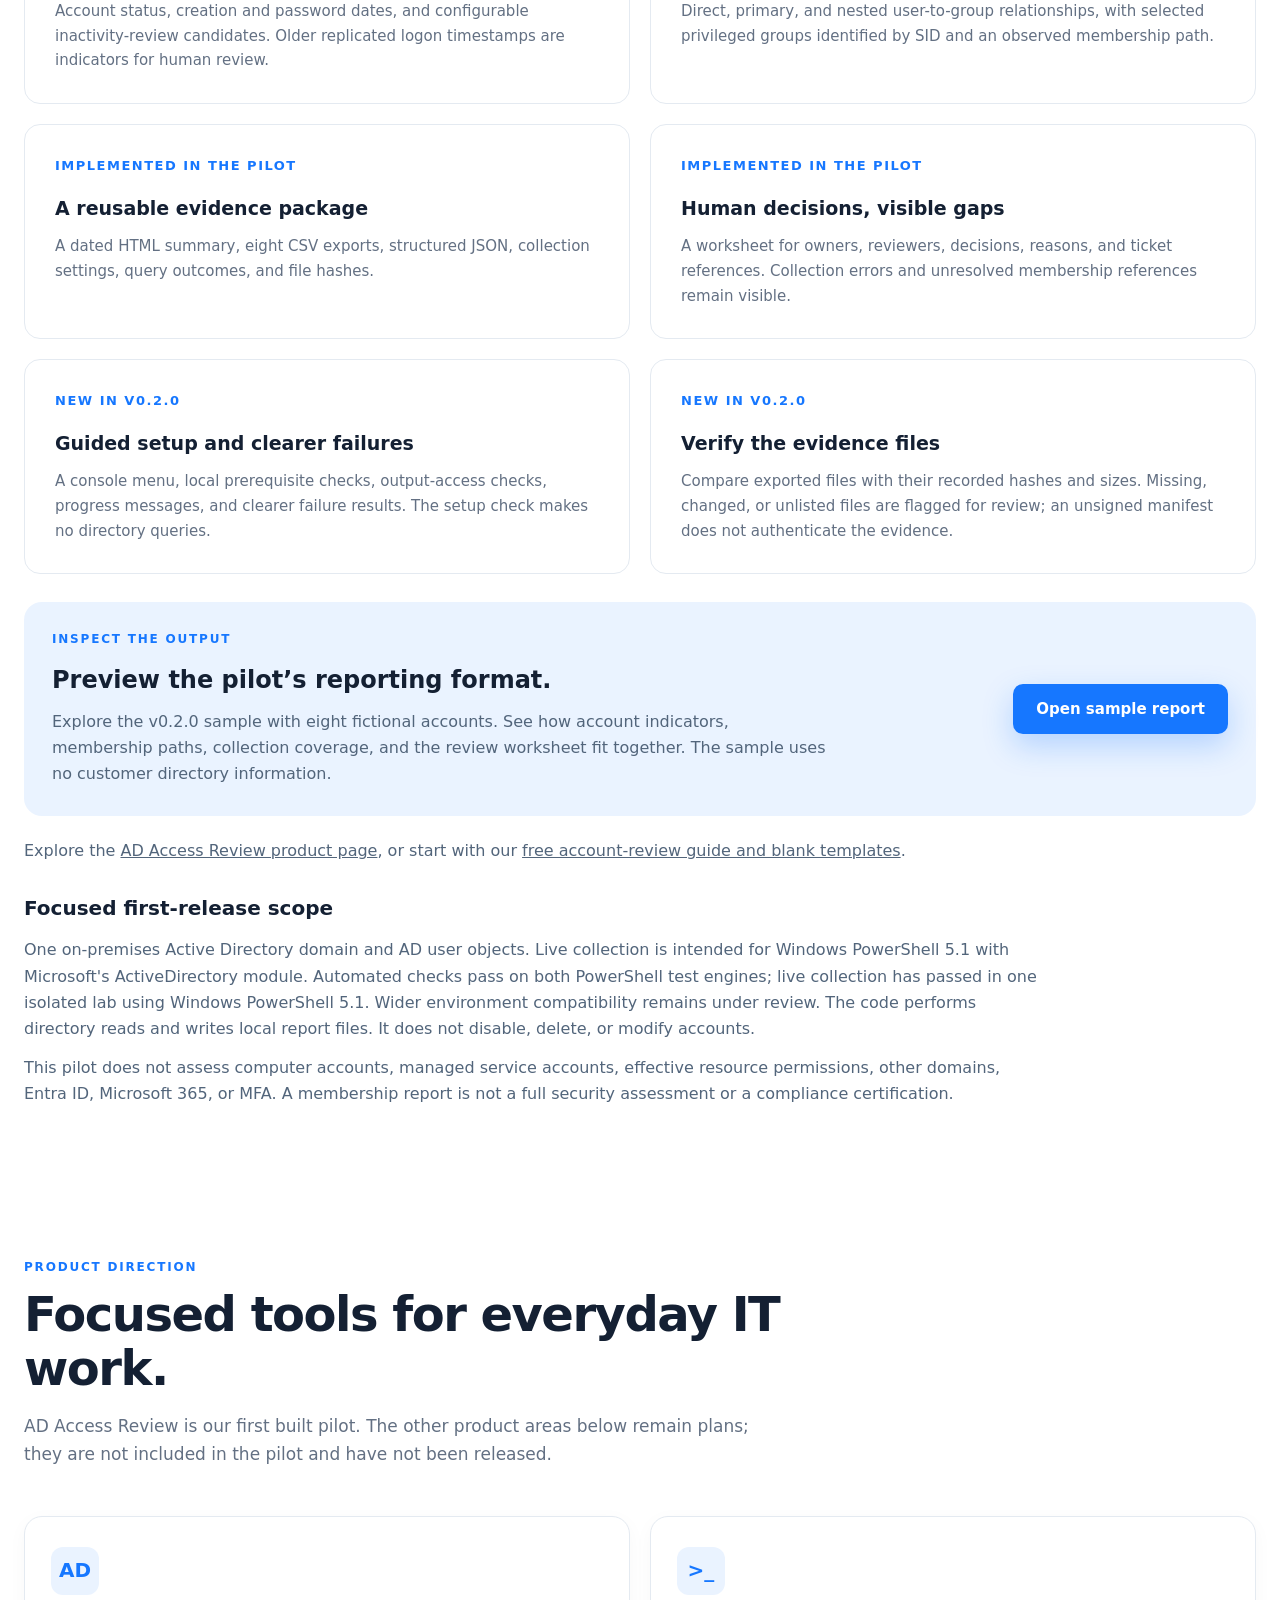
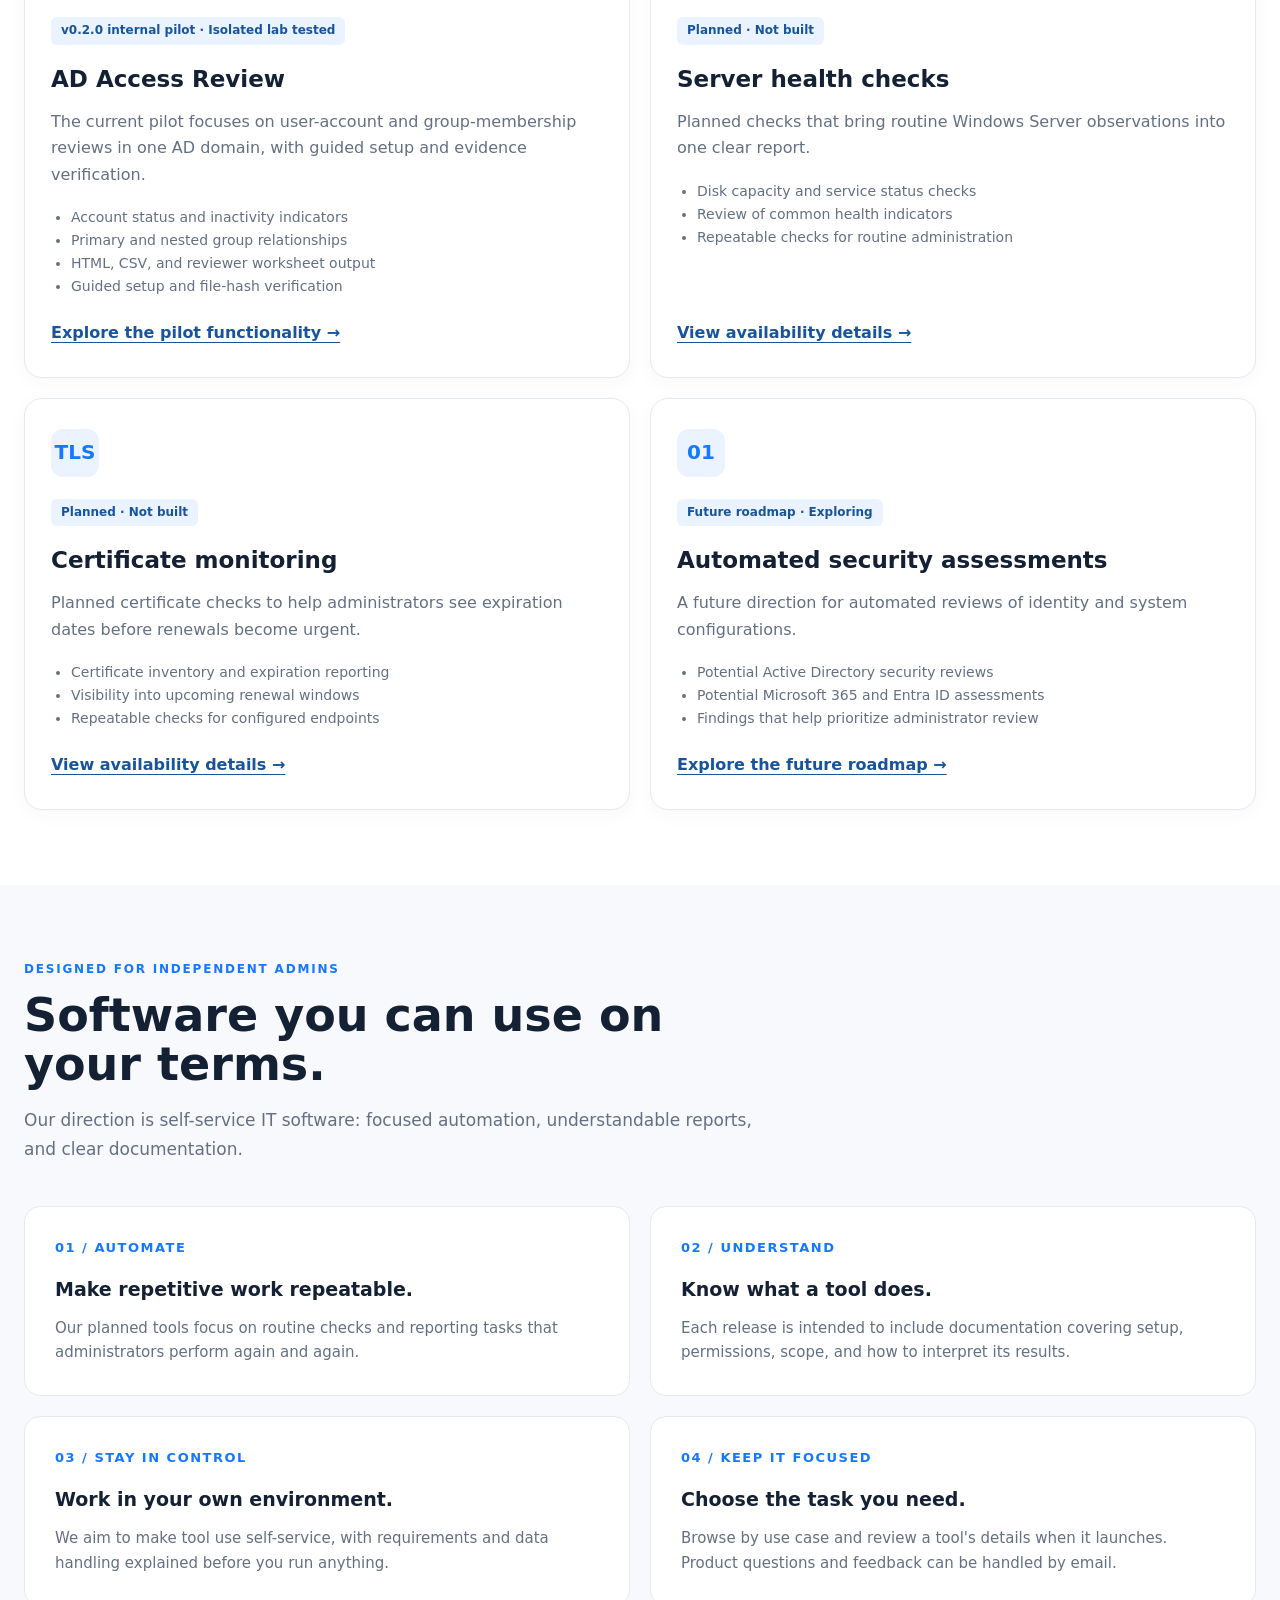
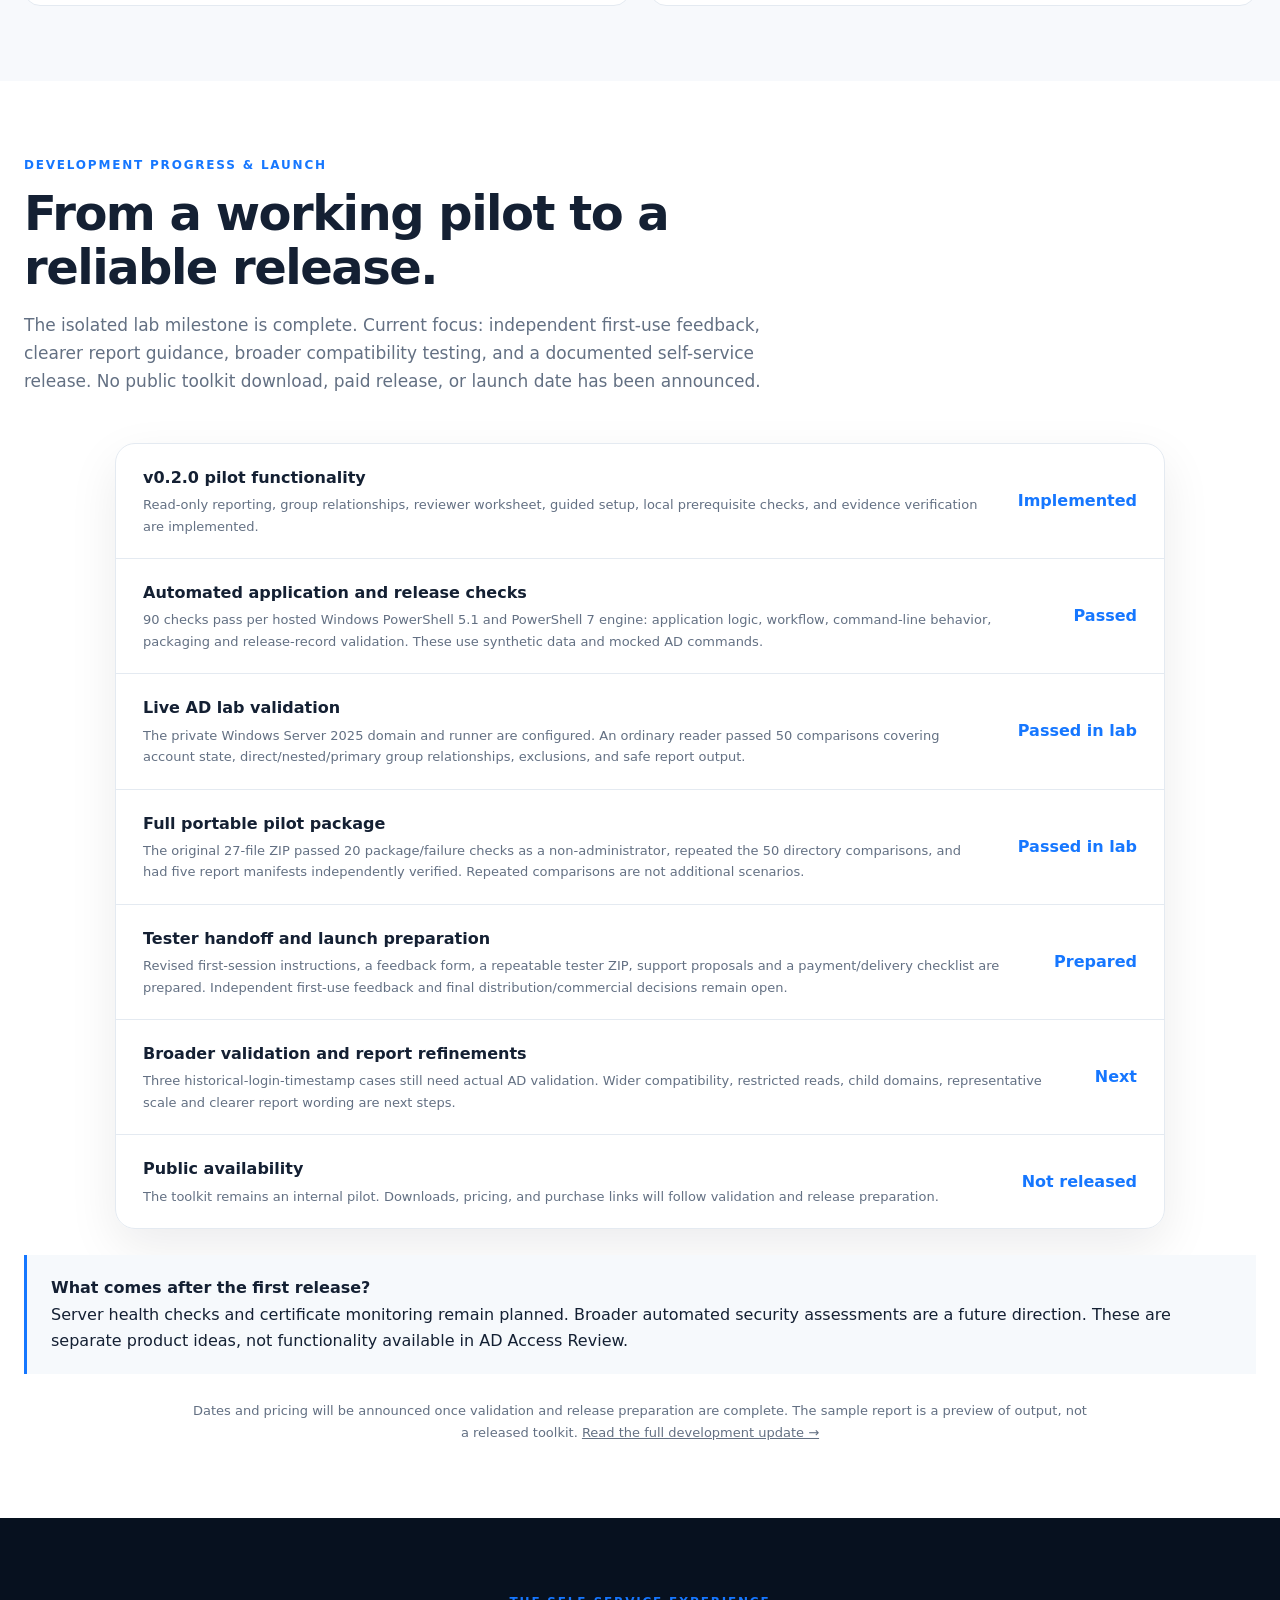
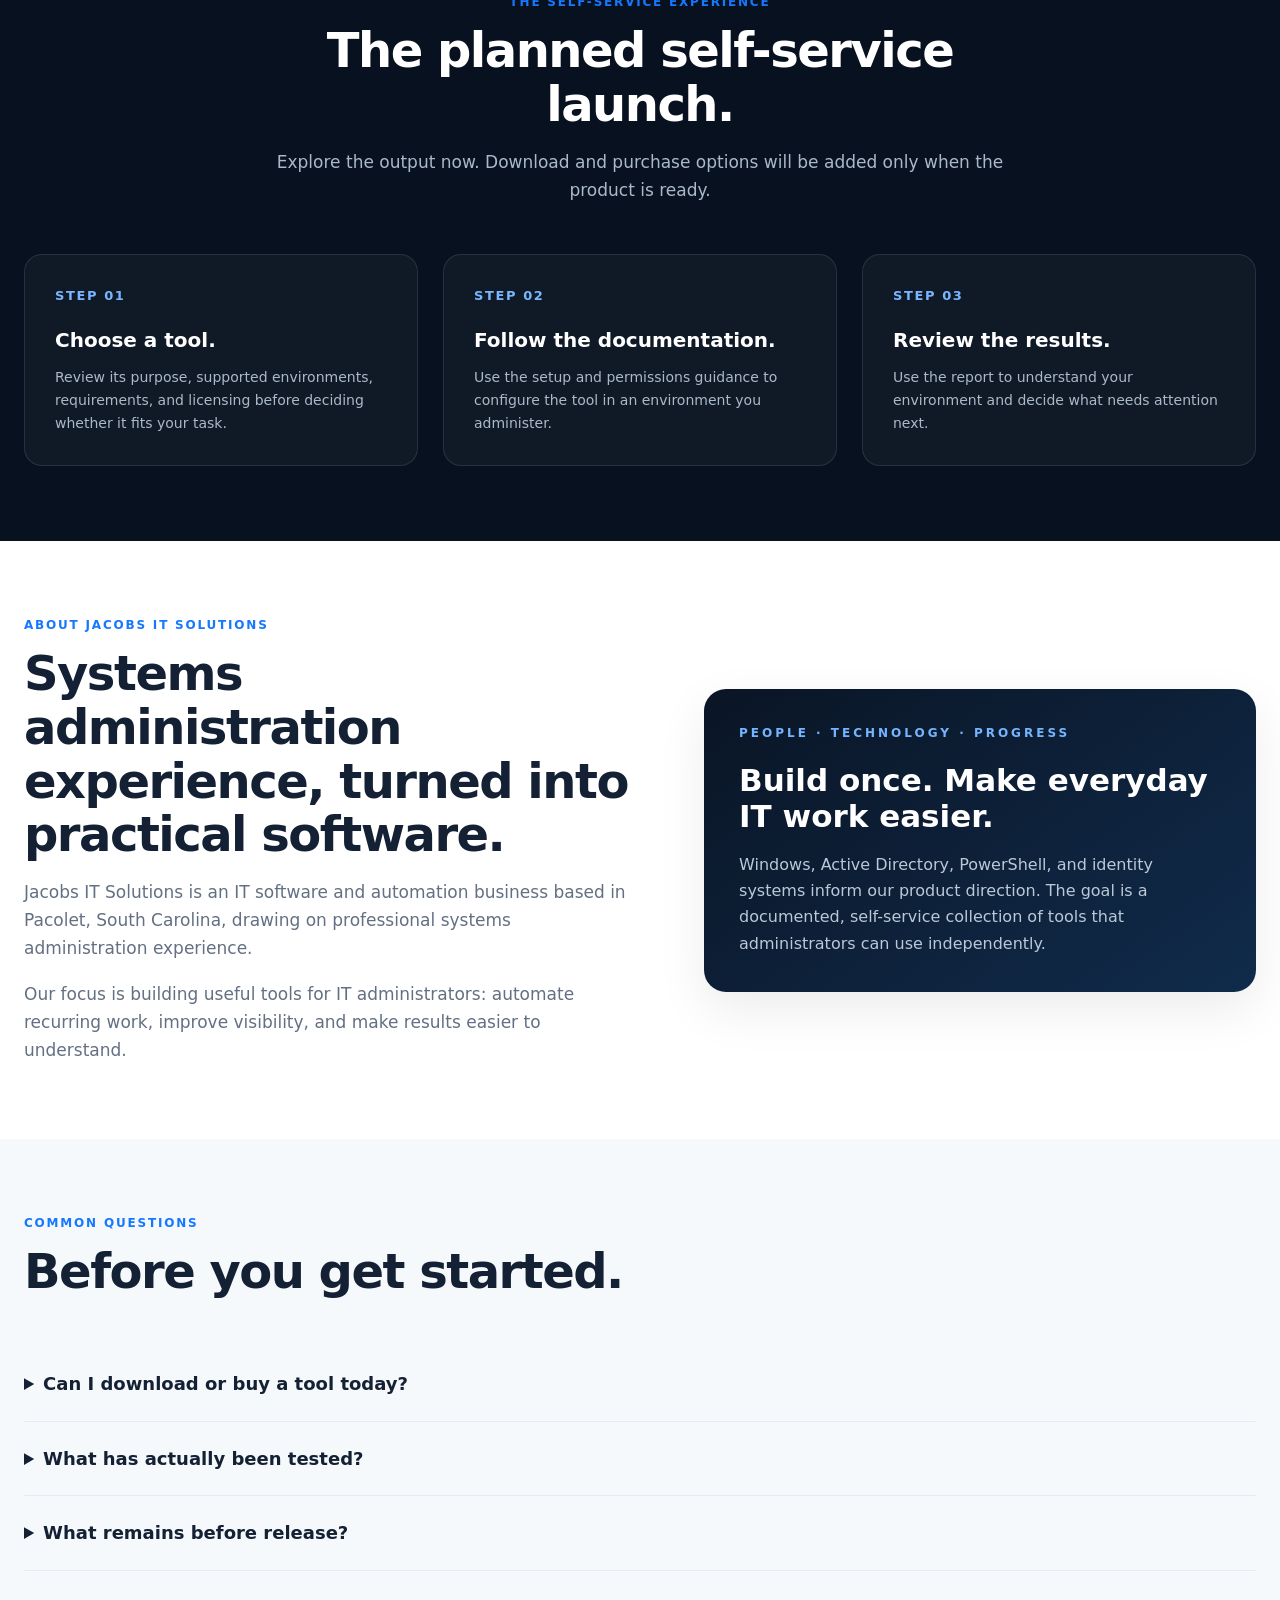
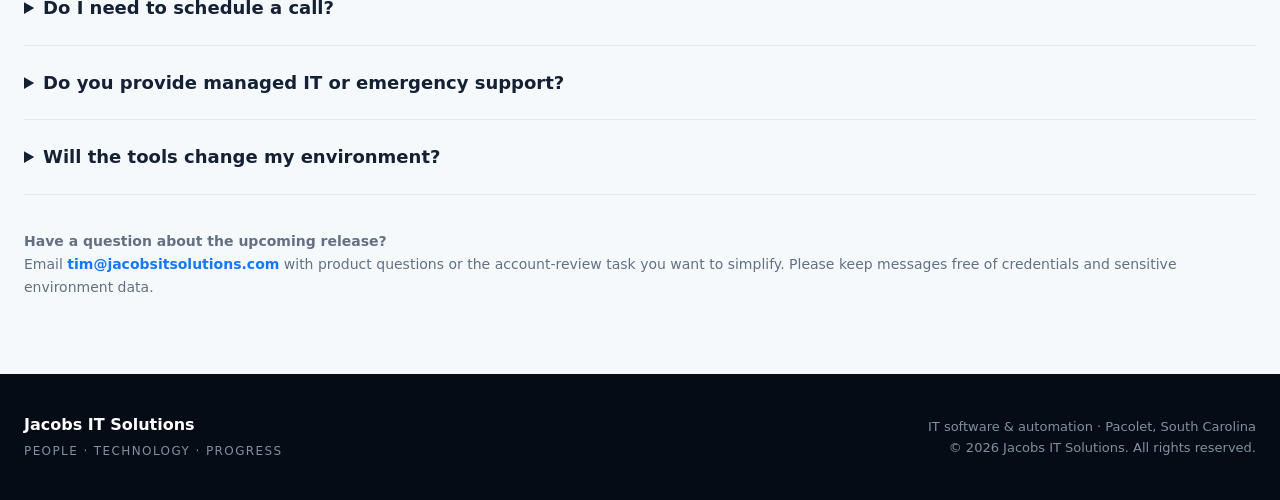
==== commit d8b5cd50: "Publish approved AD Access Review lab progress and release preparation update" ====
--- a/index.html
+++ b/index.html
@@ -8,7 +8,7 @@
 
   <meta
     name="description"
-    content="Explore the v0.2.0 AD Access Review pilot: read-only reporting, guided setup, evidence verification, and a synthetic sample. Automated checks pass; isolated AD lab setup is underway before real-directory validation and release."
+    content="Explore AD Access Review v0.2.0: read-only AD reporting, an isolated-lab-tested pilot package, and self-service release preparation. View the fictional sample and current progress."
   >
 
   <meta name="theme-color" content="#07111f">
@@ -929,26 +929,26 @@
 <a class="skip-link" href="#main">Skip to content</a>
 <header><div class="container nav-wrap">
 <a class="brand" href="#top" aria-label="Jacobs IT Solutions home"><img src="animated-logo-1.gif" alt="Jacobs IT Solutions" class="site-logo"></a>
-<nav aria-label="Main navigation"><a href="ad-access-review/">AD Access Review</a><a href="#tools">Tools</a><a href="#roadmap">Roadmap</a><a href="#about">About</a><a class="nav-cta" href="sample-report/report.html">View sample</a></nav>
+<nav aria-label="Main navigation"><a href="ad-access-review/">AD Access Review</a><a href="#tools">Tools</a><a href="#roadmap">Progress</a><a href="#about">About</a><a class="nav-cta" href="sample-report/report.html">View sample</a></nav>
 </div></header>
 <main id="main">
 <section class="hero" id="top"><div class="container hero-grid"><div>
 <div class="eyebrow">IT software &amp; automation</div>
 <h1>Less repetition.<br><span class="hero-highlight">More control.</span></h1>
-<p class="hero-copy">Practical, self-service software for the people who run IT. Our v0.2.0 AD Access Review pilot brings account and group information into a structured review package. Automated checks are passing; isolated lab setup is underway before real Active Directory validation.</p>
-<div class="hero-actions"><a class="button primary" href="ad-access-review/">Explore AD Access Review</a><a class="button secondary" href="#roadmap">View the roadmap</a></div>
+<p class="hero-copy">Self-service software for the people who run IT. AD Access Review turns account and group data into a local review package. The v0.2.0 pilot has passed testing in one isolated AD lab; wider validation is next.</p>
+<div class="hero-actions"><a class="button primary" href="ad-access-review/">Explore AD Access Review</a><a class="button secondary" href="development-progress/">See the latest progress</a></div>
 <div class="hero-tags"><span>PowerShell automation</span><span>Windows &amp; Active Directory</span><span>Clear reporting</span></div>
 </div><aside class="hero-panel" aria-label="AD Access Review development status"><div class="panel-title">AD Access Review · v0.2.0 internal pilot</div>
 <div class="panel-row"><span>Reporting &amp; guided setup</span><span>Implemented</span></div>
-<div class="panel-row"><span>Automated app checks</span><span>57 per engine</span></div>
-<div class="panel-row"><span>Isolated AD test lab</span><span>Setup underway</span></div>
-<div class="panel-row"><span>Real AD validation</span><span>Not yet run</span></div>
-<div class="panel-row"><span>Public product release</span><span>Coming soon</span></div>
+<div class="panel-row"><span>Automated release checks</span><span>90 per engine</span></div>
+<div class="panel-row"><span>Isolated AD comparisons</span><span>50 passed</span></div>
+<div class="panel-row"><span>Full pilot package checks</span><span>20 passed</span></div>
+<div class="panel-row"><span>Public product release</span><span>Not released</span></div>
 <p style="color:#c3cfdd;font-size:13px;margin-top:22px">Explore a synthetic sample today. The toolkit is not yet available for public download or purchase.</p>
 </aside></div></section>
 <section id="product"><div class="container">
-<div class="section-head"><div class="section-label">First product · Internal pilot v0.2.0</div><h2>AD Access Review.<br>A clearer starting point for account reviews.</h2><p>The latest internal pilot combines read-only account reporting and group relationships with a dated HTML report, CSV evidence files, and a reviewer worksheet. Version 0.2.0 adds guided setup, clearer failures, and evidence-file verification. Real Active Directory testing is still pending.</p></div>
-<div class="roadmap-note"><strong>Offline checks passed. Real-directory testing is next.</strong><p>All 57 application checks pass on both Windows PowerShell 5.1 and PowerShell 7 using synthetic data and mocked directory queries. A separate isolated AD lab is being prepared for actual collection and independent result comparisons. These completed checks do not establish live-domain compatibility or production readiness. Status reviewed October 14, 2026.</p></div>
+<div class="section-head"><div class="section-label">First product · Internal pilot v0.2.0</div><h2>AD Access Review.<br>A clearer starting point for account reviews.</h2><p>The latest internal pilot combines read-only account reporting and group relationships with a dated HTML report, CSV evidence files, and a reviewer worksheet. Version 0.2.0 includes guided setup, visible failures, and evidence-file verification. The original portable pilot package has completed live testing in one isolated Windows Server 2025 AD lab.</p></div>
+<div class="roadmap-note"><strong>Milestone reached: the full pilot package passed its isolated AD lab test.</strong><p>The original 27-file package ran as an ordinary reader: 50 live-directory comparisons and 20 package/failure checks passed. The latest automated suite also passes 90 checks on each PowerShell test engine. One small lab does not establish broader compatibility or production readiness. <a href="development-progress/">See completed work, remaining limits, and launch preparation →</a></p><p style="margin-top:10px;font-size:13px">Progress reviewed October 18, 2026 · Lab results recorded October 17, 2026</p></div>
 <div class="difference-grid">
 <article class="difference-card"><div class="difference-number">IMPLEMENTED IN THE PILOT</div><h3>Account visibility</h3><p>Account status, creation and password dates, and configurable inactivity-review candidates. Older replicated logon timestamps are indicators for human review.</p></article>
 <article class="difference-card"><div class="difference-number">IMPLEMENTED IN THE PILOT</div><h3>Group relationships</h3><p>Direct, primary, and nested user-to-group relationships, with selected privileged groups identified by SID and an observed membership path.</p></article>
@@ -959,11 +959,11 @@
 </div>
 <div class="sample-callout"><div><div class="section-label">Inspect the output</div><h3>Preview the pilot’s reporting format.</h3><p>Explore the v0.2.0 sample with eight fictional accounts. See how account indicators, membership paths, collection coverage, and the review worksheet fit together. The sample uses no customer directory information.</p></div><a class="button primary" href="sample-report/report.html">Open sample report</a></div>
 <p style="margin-top:22px;color:#52657b">Explore the <a href="ad-access-review/">AD Access Review product page</a>, or start with our <a href="ad-account-review-guide/">free account-review guide and blank templates</a>.</p>
-<div class="product-boundaries"><h3>Focused first-release scope</h3><p>One on-premises Active Directory domain and AD user objects. Live collection is intended for Windows PowerShell 5.1 with Microsoft's ActiveDirectory module. Offline checks pass on both PowerShell versions; real AD integration remains unverified. The code performs directory reads and writes local report files. It does not disable, delete, or modify accounts.</p><p>This pilot does not assess computer accounts, managed service accounts, effective resource permissions, other domains, Entra ID, Microsoft 365, or MFA. A membership report is not a full security assessment or a compliance certification.</p></div>
+<div class="product-boundaries"><h3>Focused first-release scope</h3><p>One on-premises Active Directory domain and AD user objects. Live collection is intended for Windows PowerShell 5.1 with Microsoft's ActiveDirectory module. Automated checks pass on both PowerShell test engines; live collection has passed in one isolated lab using Windows PowerShell 5.1. Wider environment compatibility remains under review. The code performs directory reads and writes local report files. It does not disable, delete, or modify accounts.</p><p>This pilot does not assess computer accounts, managed service accounts, effective resource permissions, other domains, Entra ID, Microsoft 365, or MFA. A membership report is not a full security assessment or a compliance certification.</p></div>
 </div></section>
 <section id="tools"><div class="container"><div class="section-head"><div class="section-label">Product direction</div><h2>Focused tools for everyday IT work.</h2><p>AD Access Review is our first built pilot. The other product areas below remain plans; they are not included in the pilot and have not been released.</p></div>
 <div class="service-grid product-grid">
-<article class="service-card product-card"><div class="icon-box" aria-hidden="true">AD</div><div><span class="status">v0.2.0 internal pilot · AD testing pending</span></div><h3>AD Access Review</h3><p>The current pilot focuses on user-account and group-membership reviews in one AD domain, with guided setup and evidence verification.</p><ul><li>Account status and inactivity indicators</li><li>Primary and nested group relationships</li><li>HTML, CSV, and reviewer worksheet output</li><li>Guided setup and file-hash verification</li></ul><a href="ad-access-review/">Explore the pilot functionality →</a></article>
+<article class="service-card product-card"><div class="icon-box" aria-hidden="true">AD</div><div><span class="status">v0.2.0 internal pilot · Isolated lab tested</span></div><h3>AD Access Review</h3><p>The current pilot focuses on user-account and group-membership reviews in one AD domain, with guided setup and evidence verification.</p><ul><li>Account status and inactivity indicators</li><li>Primary and nested group relationships</li><li>HTML, CSV, and reviewer worksheet output</li><li>Guided setup and file-hash verification</li></ul><a href="ad-access-review/">Explore the pilot functionality →</a></article>
 <article class="service-card product-card"><div class="icon-box" aria-hidden="true">&gt;_</div><div><span class="status">Planned · Not built</span></div><h3>Server health checks</h3><p>Planned checks that bring routine Windows Server observations into one clear report.</p><ul><li>Disk capacity and service status checks</li><li>Review of common health indicators</li><li>Repeatable checks for routine administration</li></ul><a href="#roadmap">View availability details →</a></article>
 <article class="service-card product-card"><div class="icon-box" aria-hidden="true">TLS</div><div><span class="status">Planned · Not built</span></div><h3>Certificate monitoring</h3><p>Planned certificate checks to help administrators see expiration dates before renewals become urgent.</p><ul><li>Certificate inventory and expiration reporting</li><li>Visibility into upcoming renewal windows</li><li>Repeatable checks for configured endpoints</li></ul><a href="#roadmap">View availability details →</a></article>
 <article class="service-card product-card"><div class="icon-box" aria-hidden="true">01</div><div><span class="status">Future roadmap · Exploring</span></div><h3>Automated security assessments</h3><p>A future direction for automated reviews of identity and system configurations.</p><ul><li>Potential Active Directory security reviews</li><li>Potential Microsoft 365 and Entra ID assessments</li><li>Findings that help prioritize administrator review</li></ul><a href="#roadmap">Explore the future roadmap →</a></article>
@@ -974,17 +974,18 @@
 <div class="difference-card"><div class="difference-number">03 / STAY IN CONTROL</div><h3>Work in your own environment.</h3><p>We aim to make tool use self-service, with requirements and data handling explained before you run anything.</p></div>
 <div class="difference-card"><div class="difference-number">04 / KEEP IT FOCUSED</div><h3>Choose the task you need.</h3><p>Browse by use case and review a tool's details when it launches. Product questions and feedback can be handled by email.</p></div>
 </div></div></section>
-<section id="roadmap"><div class="container"><div class="section-head"><div class="section-label">Development progress &amp; launch</div><h2>From a working pilot to a reliable release.</h2><p>Current focus: finish the isolated test lab, validate the pilot against real AD, and prepare a documented self-service release. No public toolkit download, paid release, or launch date has been announced.</p></div>
+<section id="roadmap"><div class="container"><div class="section-head"><div class="section-label">Development progress &amp; launch</div><h2>From a working pilot to a reliable release.</h2><p>The isolated lab milestone is complete. Current focus: independent first-use feedback, clearer report guidance, broader compatibility testing, and a documented self-service release. No public toolkit download, paid release, or launch date has been announced.</p></div>
 <div class="pricing-box" aria-label="Development milestones">
 <div class="price-row"><div><div class="price-name">v0.2.0 pilot functionality</div><div class="price-detail">Read-only reporting, group relationships, reviewer worksheet, guided setup, local prerequisite checks, and evidence verification are implemented.</div></div><div class="price">Implemented</div></div>
-<div class="price-row"><div><div class="price-name">Automated application checks</div><div class="price-detail">57 checks pass on each hosted Windows PowerShell 5.1 and PowerShell 7 runner. Tests use synthetic objects and mocked AD commands.</div></div><div class="price">Passed</div></div>
-<div class="price-row"><div><div class="price-name">Isolated AD lab preparation</div><div class="price-detail">Two private lab VMs are created. Windows Server installation is underway; test-directory configuration follows. A separate 25 offline checks cover the lab’s scope guards and comparison logic.</div></div><div class="price">In progress</div></div>
-<div class="price-row"><div><div class="price-name">Real AD integration and result comparisons</div><div class="price-detail">Once the lab is ready, run the collector against fictional directory accounts and compare permissions, membership paths, indicators, failures, and runtime with known expectations. No real AD test results are available yet.</div></div><div class="price">Next</div></div>
-<div class="price-row"><div><div class="price-name">Self-service launch preparation</div><div class="price-detail">Quick-start documentation, a pilot checklist, and launch copy are drafted. Supported environments, distribution/signing, commercial terms, and tested checkout and delivery still need to be finalized.</div></div><div class="price">In preparation</div></div>
+<div class="price-row"><div><div class="price-name">Automated application and release checks</div><div class="price-detail">90 checks pass per hosted Windows PowerShell 5.1 and PowerShell 7 engine: application logic, workflow, command-line behavior, packaging and release-record validation. These use synthetic data and mocked AD commands.</div></div><div class="price">Passed</div></div>
+<div class="price-row"><div><div class="price-name">Live AD lab validation</div><div class="price-detail">The private Windows Server 2025 domain and runner are configured. An ordinary reader passed 50 comparisons covering account state, direct/nested/primary group relationships, exclusions, and safe report output.</div></div><div class="price">Passed in lab</div></div>
+<div class="price-row"><div><div class="price-name">Full portable pilot package</div><div class="price-detail">The original 27-file ZIP passed 20 package/failure checks as a non-administrator, repeated the 50 directory comparisons, and had five report manifests independently verified. Repeated comparisons are not additional scenarios.</div></div><div class="price">Passed in lab</div></div>
+<div class="price-row"><div><div class="price-name">Tester handoff and launch preparation</div><div class="price-detail">Revised first-session instructions, a feedback form, a repeatable tester ZIP, support proposals and a payment/delivery checklist are prepared. Independent first-use feedback and final distribution/commercial decisions remain open.</div></div><div class="price">Prepared</div></div>
+<div class="price-row"><div><div class="price-name">Broader validation and report refinements</div><div class="price-detail">Three historical-login-timestamp cases still need actual AD validation. Wider compatibility, restricted reads, child domains, representative scale and clearer report wording are next steps.</div></div><div class="price">Next</div></div>
 <div class="price-row"><div><div class="price-name">Public availability</div><div class="price-detail">The toolkit remains an internal pilot. Downloads, pricing, and purchase links will follow validation and release preparation.</div></div><div class="price">Not released</div></div>
 </div>
 <div class="roadmap-note" style="margin-top:26px"><strong>What comes after the first release?</strong><p>Server health checks and certificate monitoring remain planned. Broader automated security assessments are a future direction. These are separate product ideas, not functionality available in AD Access Review.</p></div>
-<p class="pricing-note">Dates and pricing will be announced once validation and release preparation are complete. The sample report is a preview of output, not a released toolkit.</p>
+<p class="pricing-note">Dates and pricing will be announced once validation and release preparation are complete. The sample report is a preview of output, not a released toolkit. <a href="development-progress/">Read the full development update →</a></p>
 </div></section>
 <section class="process"><div class="container"><div class="center-head"><div class="section-label">The self-service experience</div><h2>The planned self-service launch.</h2><p>Explore the output now. Download and purchase options will be added only when the product is ready.</p></div><div class="steps">
 <div class="step"><div class="step-num">STEP 01</div><h3>Choose a tool.</h3><p>Review its purpose, supported environments, requirements, and licensing before deciding whether it fits your task.</p></div>
@@ -994,12 +995,12 @@
 <section id="about"><div class="container about-grid"><div><div class="section-label">About Jacobs IT Solutions</div><div class="section-head" style="margin-bottom:0"><h2>Systems administration experience, turned into practical software.</h2><p>Jacobs IT Solutions is an IT software and automation business based in Pacolet, South Carolina, drawing on professional systems administration experience.</p><p style="margin-top:18px">Our focus is building useful tools for IT administrators: automate recurring work, improve visibility, and make results easier to understand.</p></div></div><div class="about-card"><div class="tagline">People · Technology · Progress</div><h3>Build once. Make everyday IT work easier.</h3><p>Windows, Active Directory, PowerShell, and identity systems inform our product direction. The goal is a documented, self-service collection of tools that administrators can use independently.</p></div></div></section>
 <section id="questions" class="support-section"><div class="container"><div class="section-head"><div class="section-label">Common questions</div><h2>Before you get started.</h2></div>
 <details><summary>Can I download or buy a tool today?</summary><p>The AD Access Review toolkit is an internal pilot and is not publicly available for download or purchase. You can inspect the synthetic sample report today. Real product download and purchase links will appear after validation and release preparation.</p></details>
-<details><summary>What has actually been tested?</summary><p>57 application checks pass on each Windows PowerShell 5.1 and PowerShell 7 runner. They cover review logic, exports, setup/workflow failures, evidence verification, and command-line behavior using synthetic objects and mocked AD commands. Another 25 offline checks cover lab preparation. Actual AD collection and representative customer-environment testing remain pending.</p></details>
-<details><summary>Has the isolated AD lab been validated?</summary><p>The lab’s virtual machines have been created, and Windows Server installation is underway. The test domain and fictional directory fixtures still need to be configured before real AD integration tests can run. Lab preparation checks are separate from actual directory validation.</p></details>
+<details><summary>What has actually been tested?</summary><p>The latest automated suite passes 90 checks per Windows PowerShell 5.1 and PowerShell 7 engine, including packaging and release-record safeguards. Separately, the original full pilot package passed 20 package/failure checks and repeated 50 live-directory comparisons as an ordinary reader in one isolated Windows Server 2025 lab. These are defined test scopes, not a production-readiness guarantee. <a href="development-progress/">Read the validation details and remaining gaps.</a></p></details>
+<details><summary>What remains before release?</summary><p>Independent tester feedback, three real AD timestamp scenarios, wider compatibility and representative-scale checks remain open. We are also preparing clearer report wording and finalizing supported scope, distribution/signing, licensing, support, refunds and verified payment/download delivery. There is no public release date or active checkout yet.</p></details>
 <details><summary>Do I need to schedule a call?</summary><p>Our planned products are intended for self-service use. You can explore the roadmap here and send product questions or feature suggestions by email.</p></details>
 <details><summary>Do you provide managed IT or emergency support?</summary><p>Jacobs IT Solutions is focused on software and automation. This site does not offer managed IT contracts, phone support, or emergency troubleshooting services.</p></details>
 <details><summary>Will the tools change my environment?</summary><p>The AD Access Review pilot is implemented with read-only directory queries and local report-file output. It does not disable, delete, or modify AD accounts. Future products will document their own permissions and behavior before release.</p></details>
 <div class="support-contact" style="margin-top:35px"><strong>Have a question about the upcoming release?</strong><p>Email <a href="mailto:tim@jacobsitsolutions.com?subject=AD%20Access%20Review%20product%20question">tim@jacobsitsolutions.com</a> with product questions or the account-review task you want to simplify. Please keep messages free of credentials and sensitive environment data.</p></div>
 </div></section>
 </main><footer><div class="container footer-grid"><div><div class="footer-name">Jacobs IT Solutions</div><div class="footer-tag">PEOPLE · TECHNOLOGY · PROGRESS</div></div><div class="footer-right"><div>IT software &amp; automation · Pacolet, South Carolina</div><div>© 2026 Jacobs IT Solutions. All rights reserved.</div></div></div></footer>
-</body></html>+</body></html>
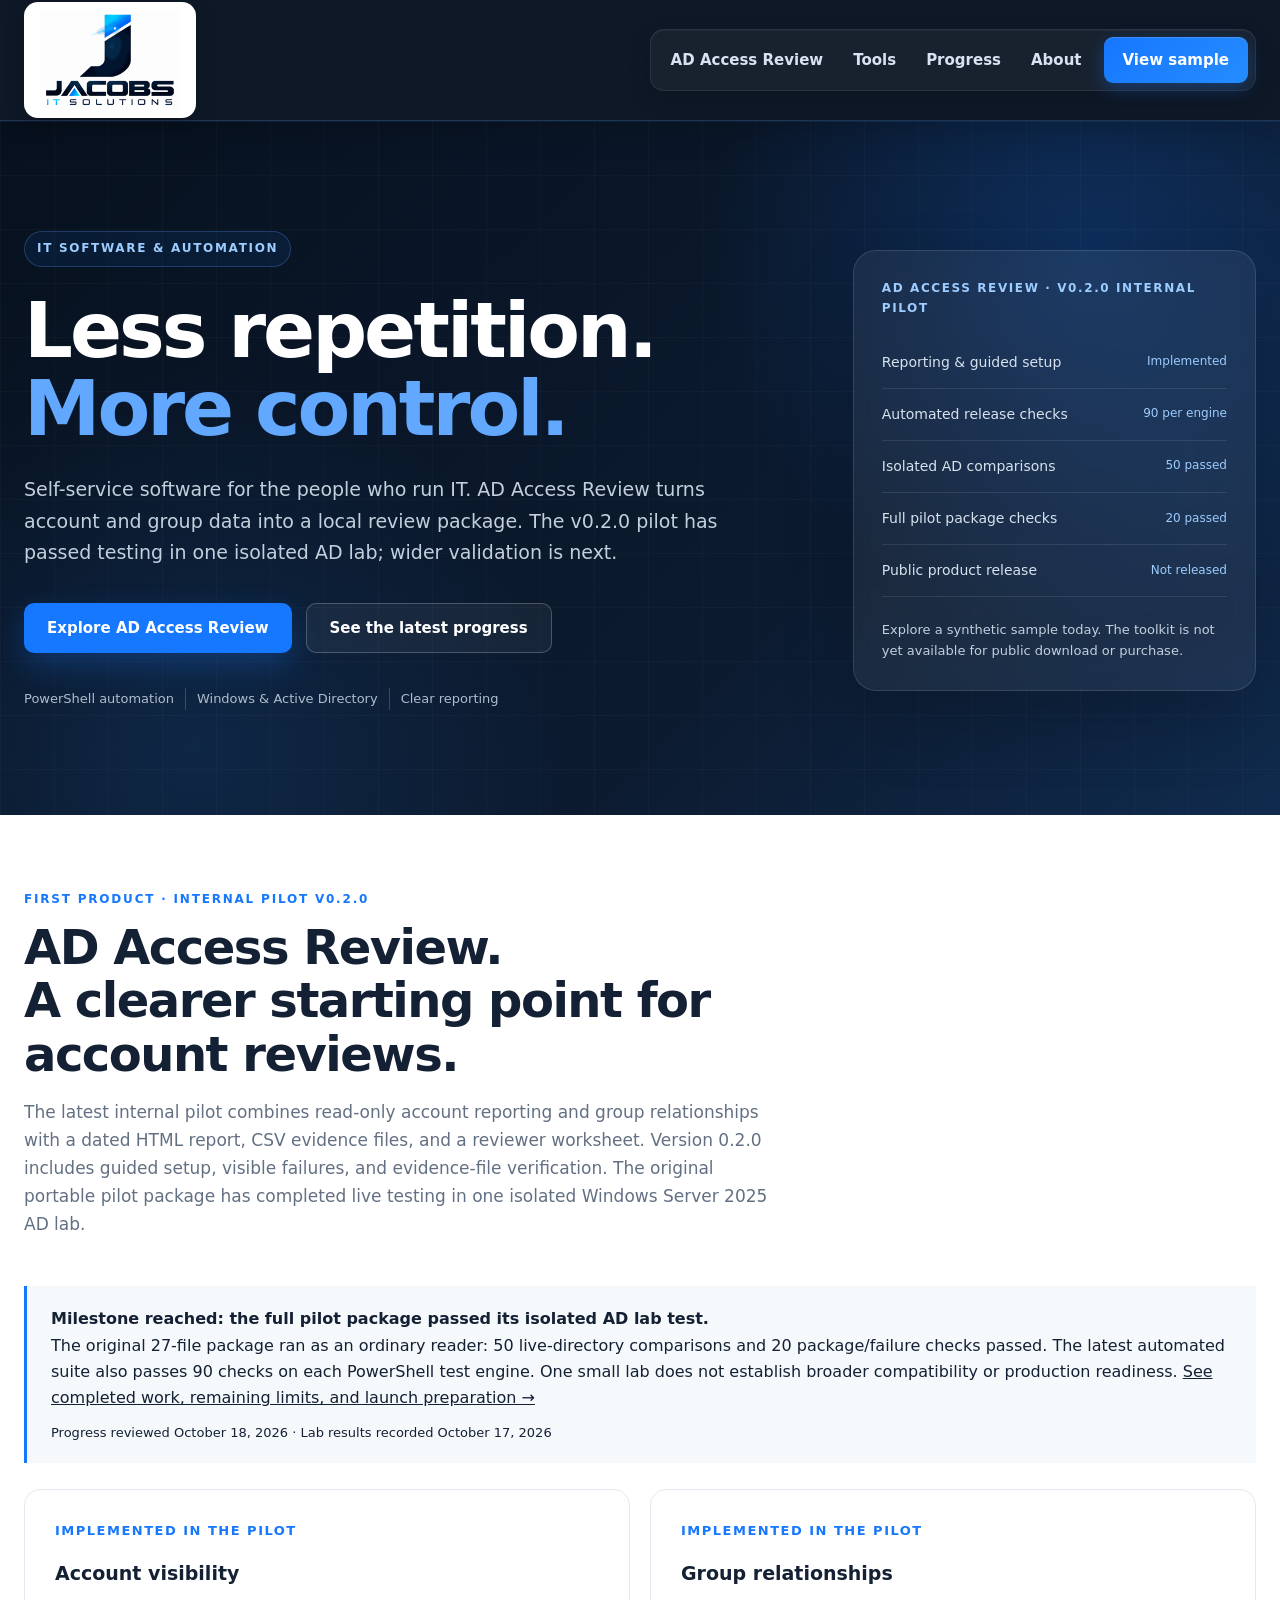
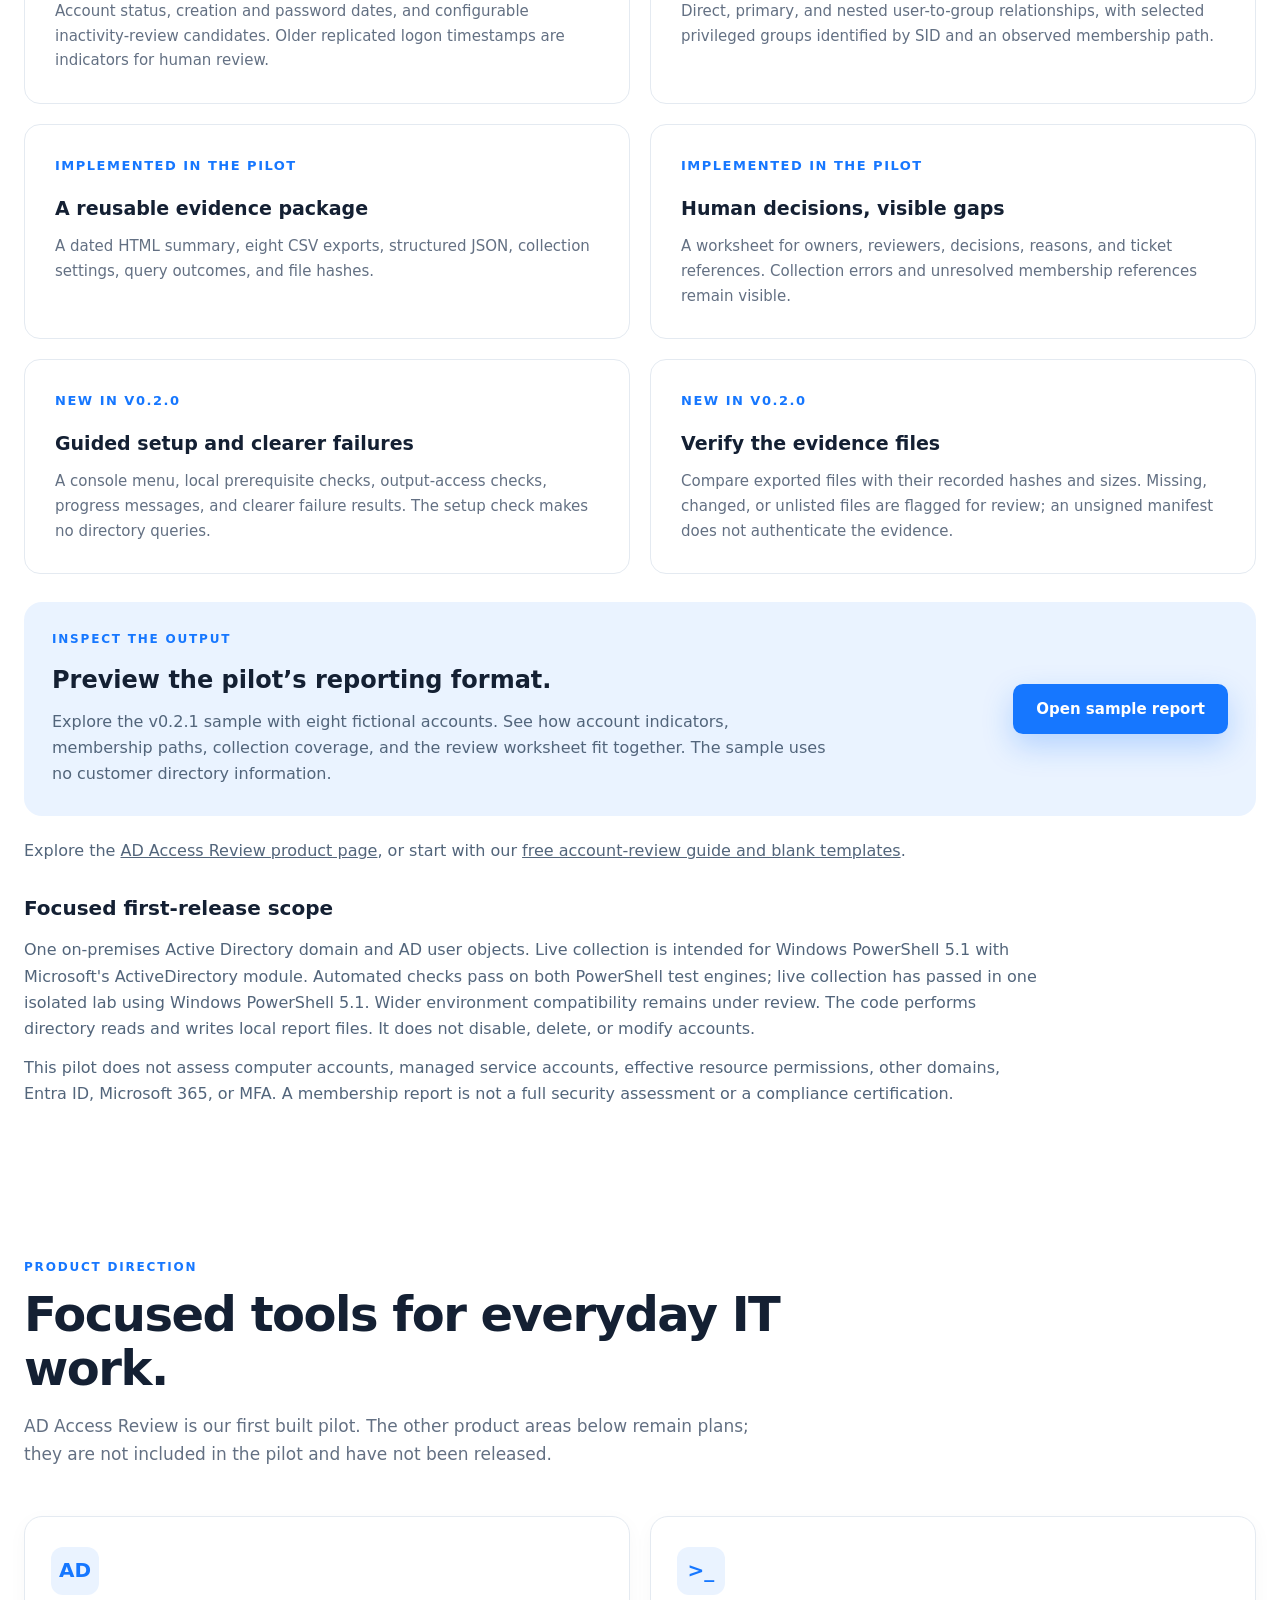
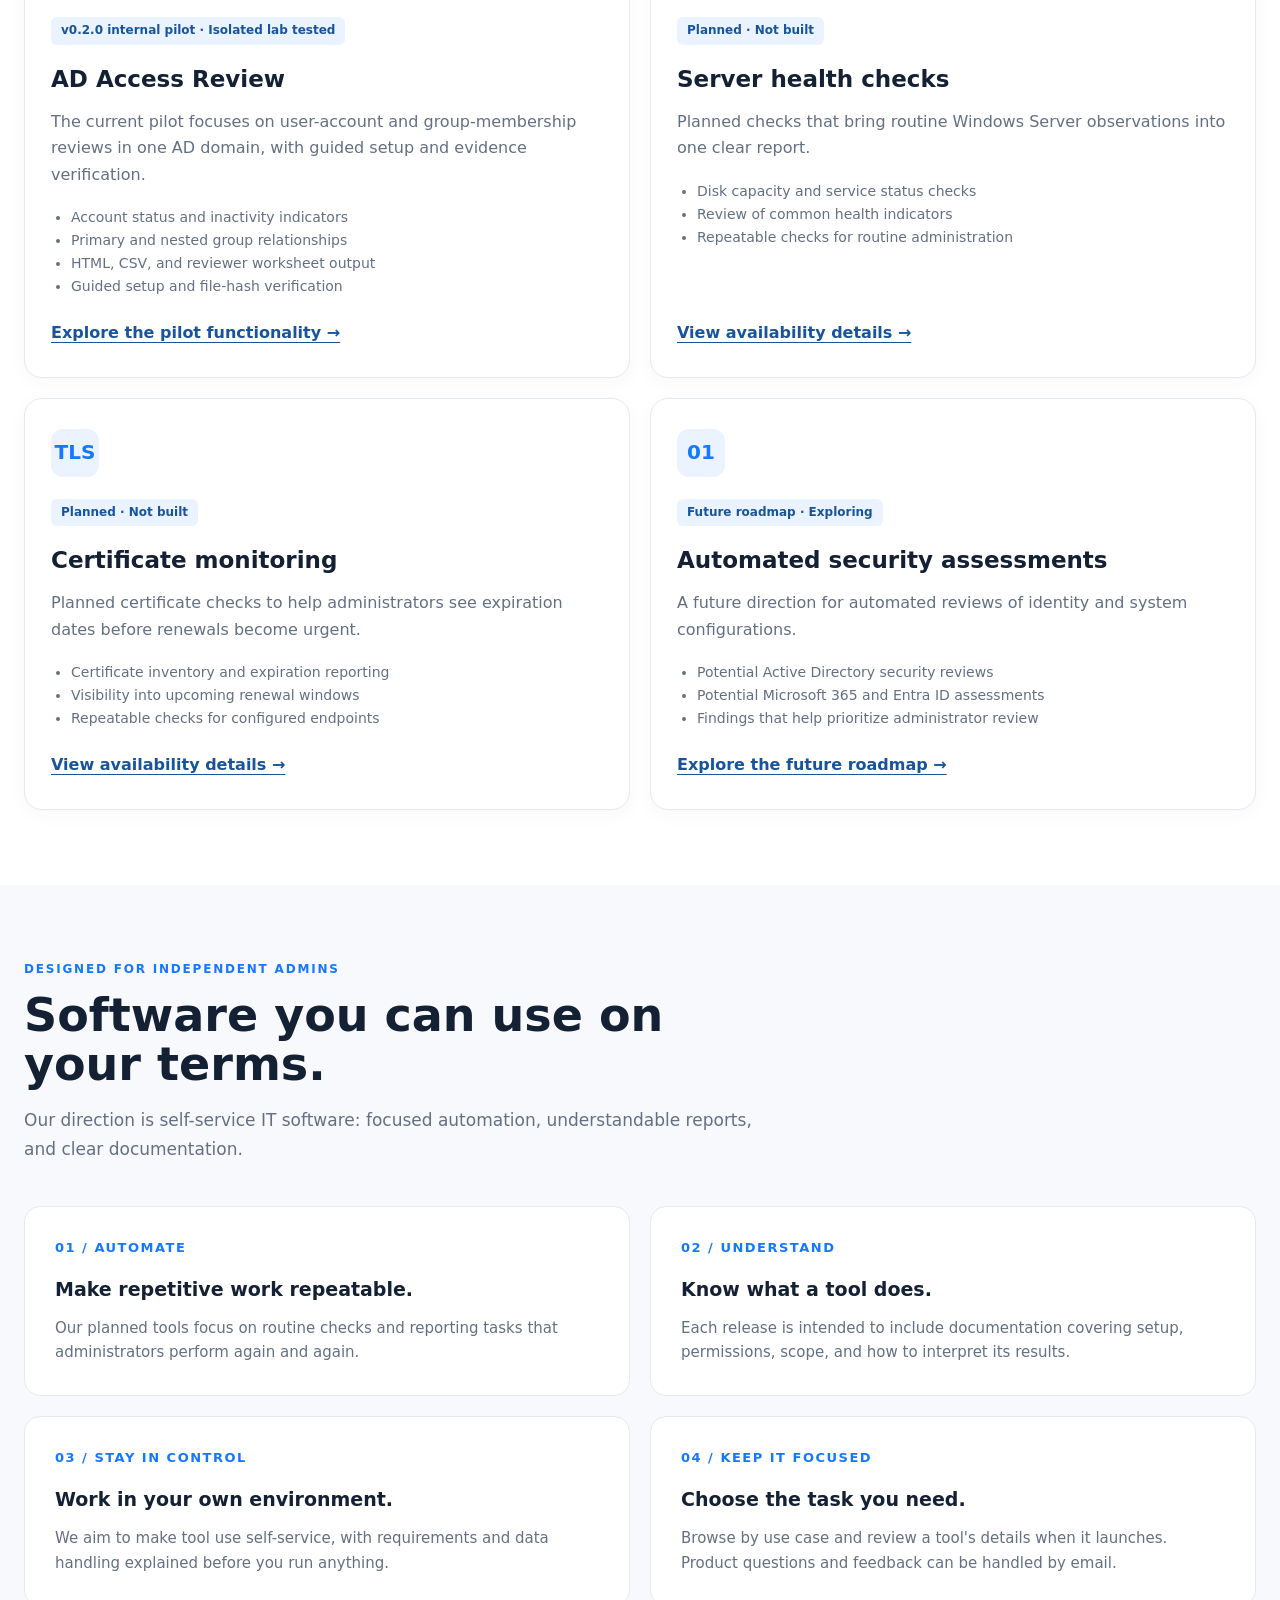
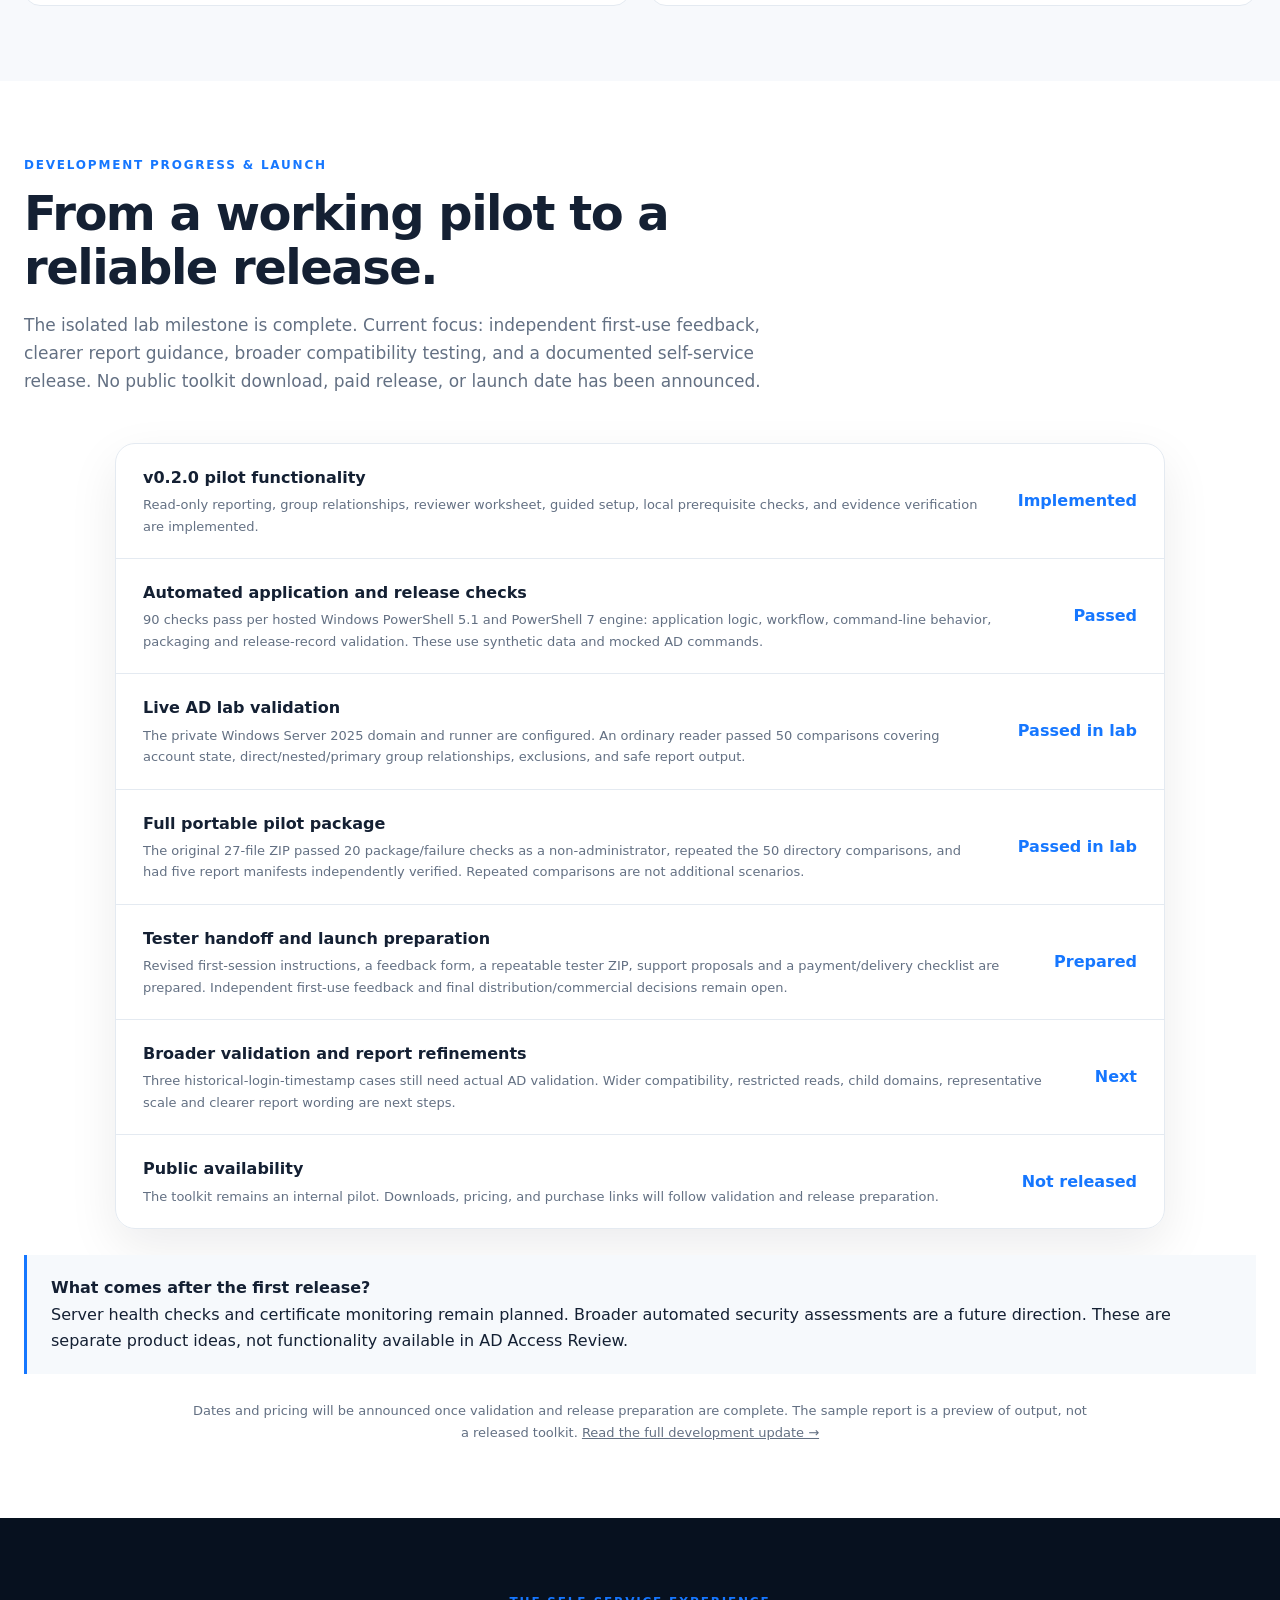
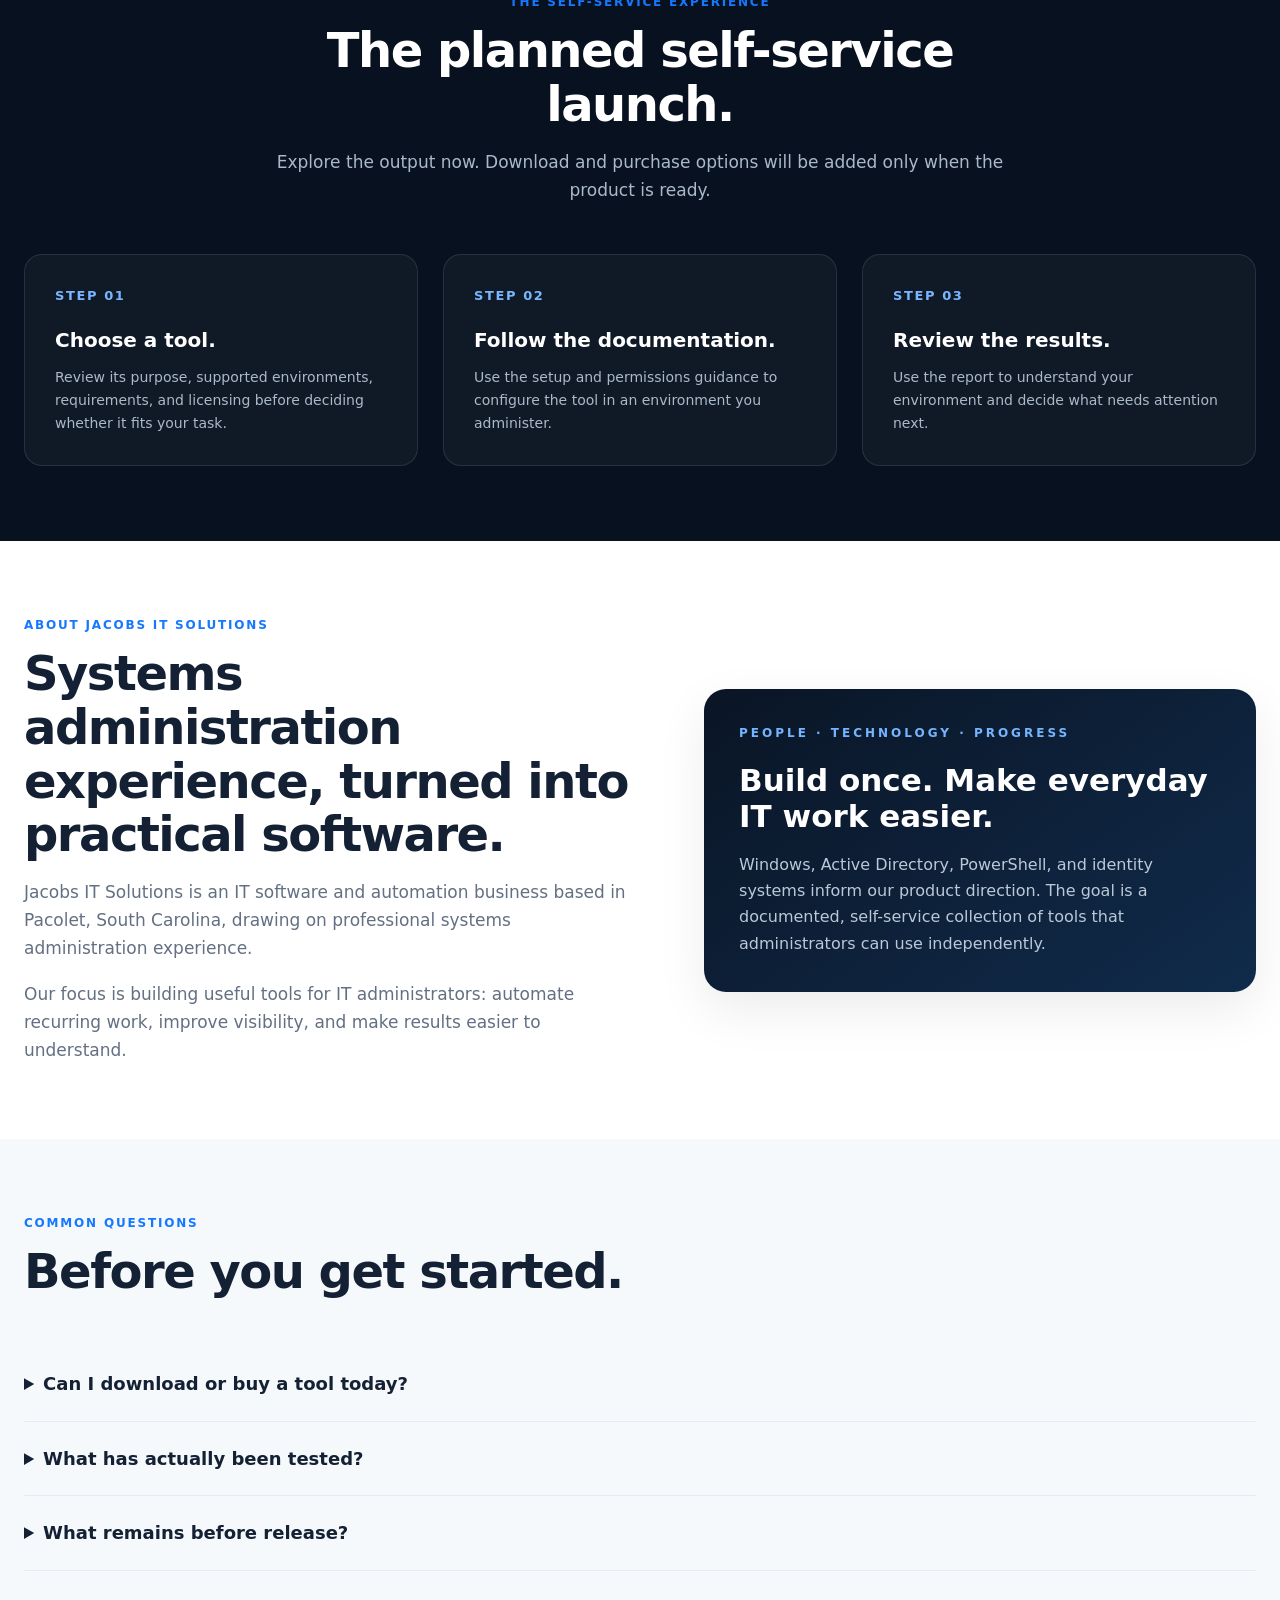
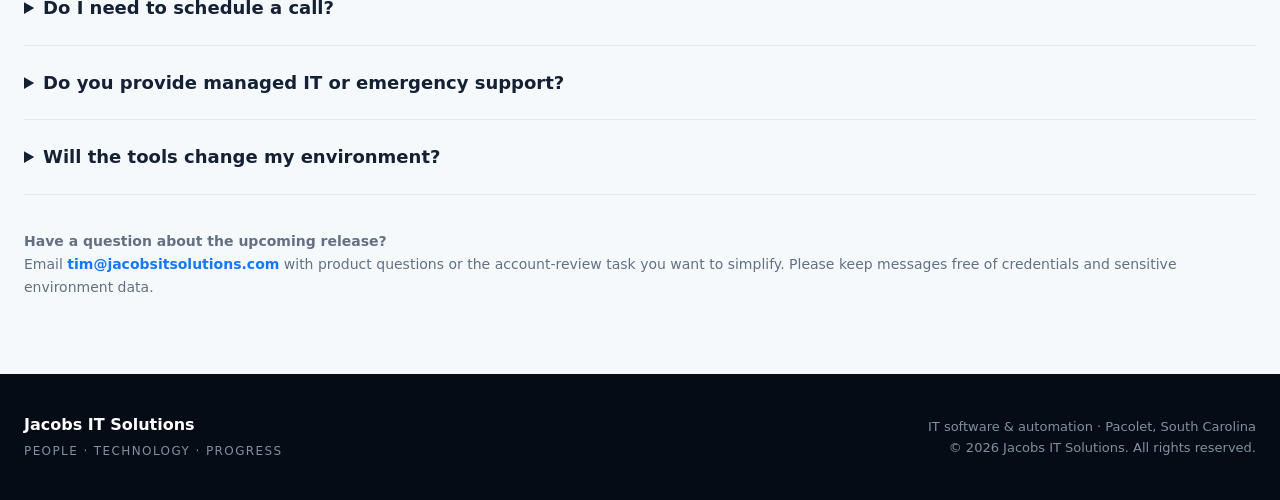
==== commit 238842e7: "Publish approved v0.2.1 fictional report sample and matching evidence" ====
--- a/index.html
+++ b/index.html
@@ -957,7 +957,7 @@
 <article class="difference-card"><div class="difference-number">NEW IN V0.2.0</div><h3>Guided setup and clearer failures</h3><p>A console menu, local prerequisite checks, output-access checks, progress messages, and clearer failure results. The setup check makes no directory queries.</p></article>
 <article class="difference-card"><div class="difference-number">NEW IN V0.2.0</div><h3>Verify the evidence files</h3><p>Compare exported files with their recorded hashes and sizes. Missing, changed, or unlisted files are flagged for review; an unsigned manifest does not authenticate the evidence.</p></article>
 </div>
-<div class="sample-callout"><div><div class="section-label">Inspect the output</div><h3>Preview the pilot’s reporting format.</h3><p>Explore the v0.2.0 sample with eight fictional accounts. See how account indicators, membership paths, collection coverage, and the review worksheet fit together. The sample uses no customer directory information.</p></div><a class="button primary" href="sample-report/report.html">Open sample report</a></div>
+<div class="sample-callout"><div><div class="section-label">Inspect the output</div><h3>Preview the pilot’s reporting format.</h3><p>Explore the v0.2.1 sample with eight fictional accounts. See how account indicators, membership paths, collection coverage, and the review worksheet fit together. The sample uses no customer directory information.</p></div><a class="button primary" href="sample-report/report.html">Open sample report</a></div>
 <p style="margin-top:22px;color:#52657b">Explore the <a href="ad-access-review/">AD Access Review product page</a>, or start with our <a href="ad-account-review-guide/">free account-review guide and blank templates</a>.</p>
 <div class="product-boundaries"><h3>Focused first-release scope</h3><p>One on-premises Active Directory domain and AD user objects. Live collection is intended for Windows PowerShell 5.1 with Microsoft's ActiveDirectory module. Automated checks pass on both PowerShell test engines; live collection has passed in one isolated lab using Windows PowerShell 5.1. Wider environment compatibility remains under review. The code performs directory reads and writes local report files. It does not disable, delete, or modify accounts.</p><p>This pilot does not assess computer accounts, managed service accounts, effective resource permissions, other domains, Entra ID, Microsoft 365, or MFA. A membership report is not a full security assessment or a compliance certification.</p></div>
 </div></section>
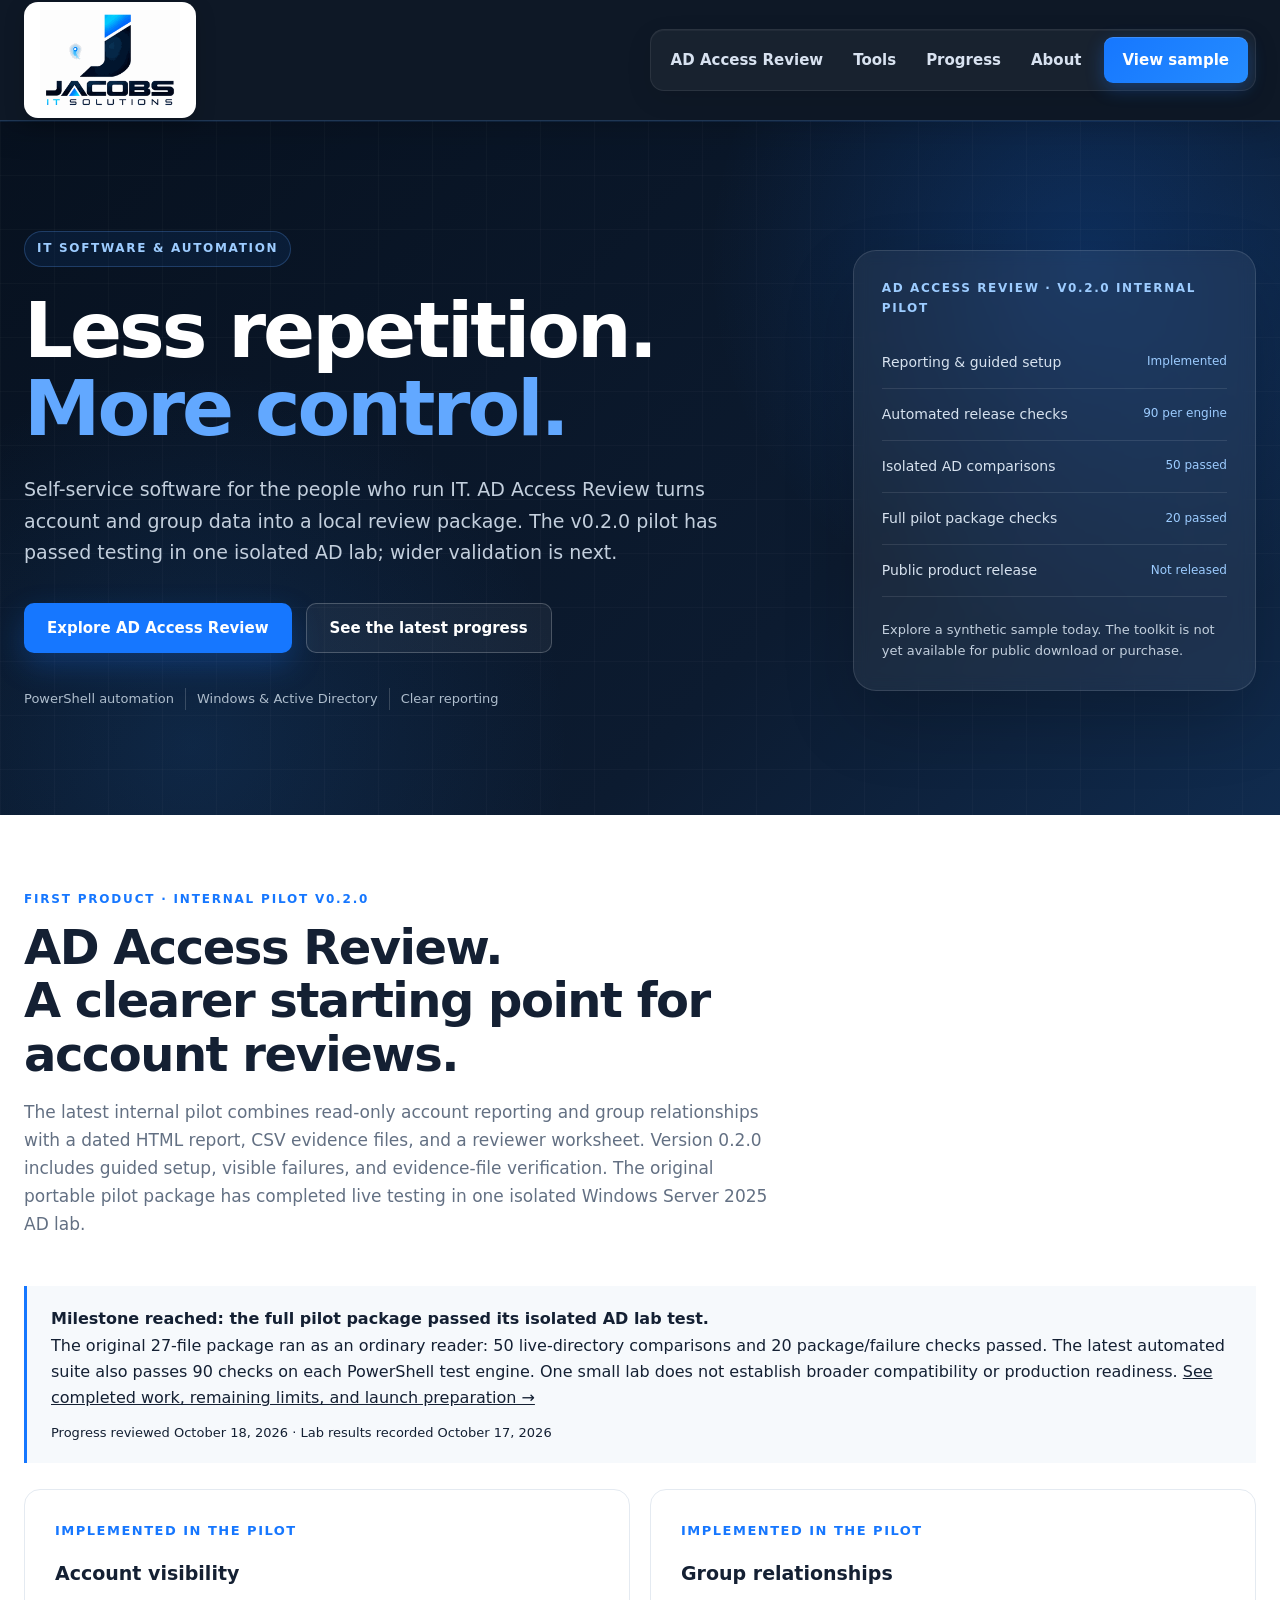
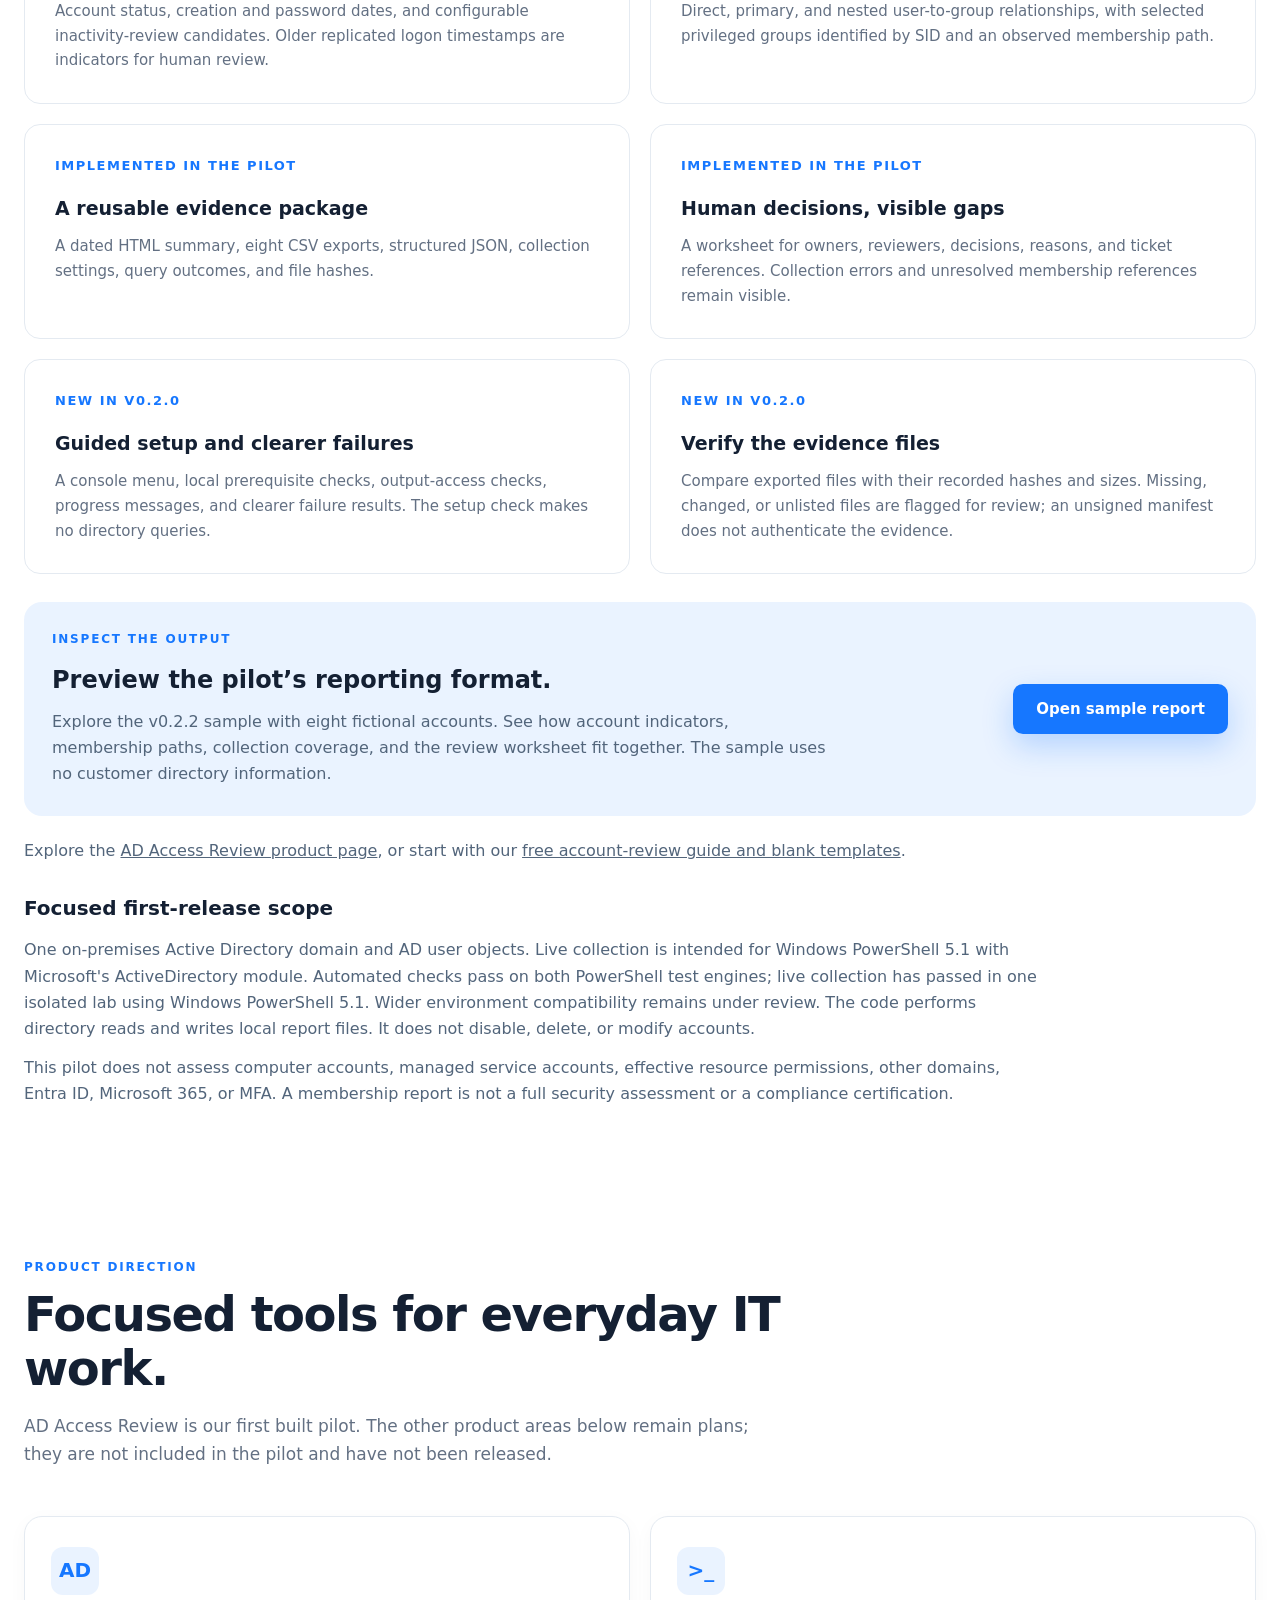
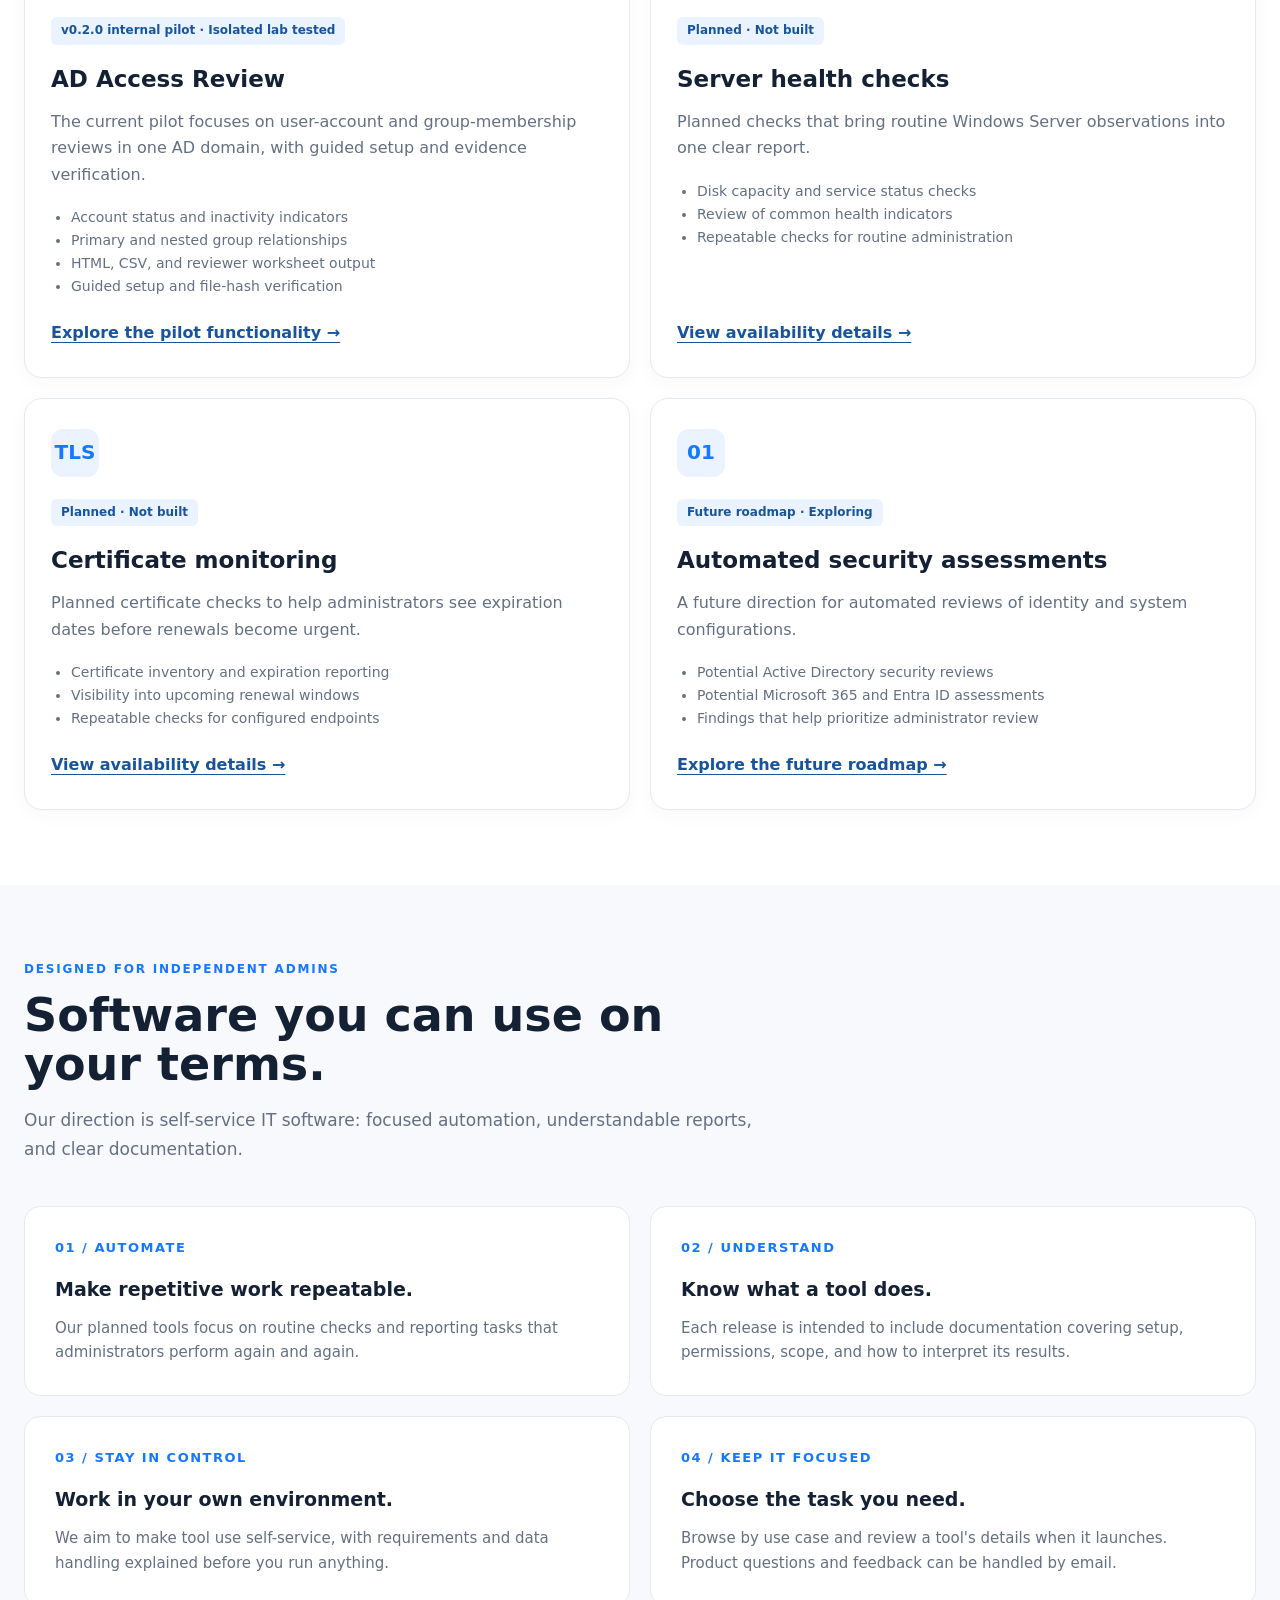
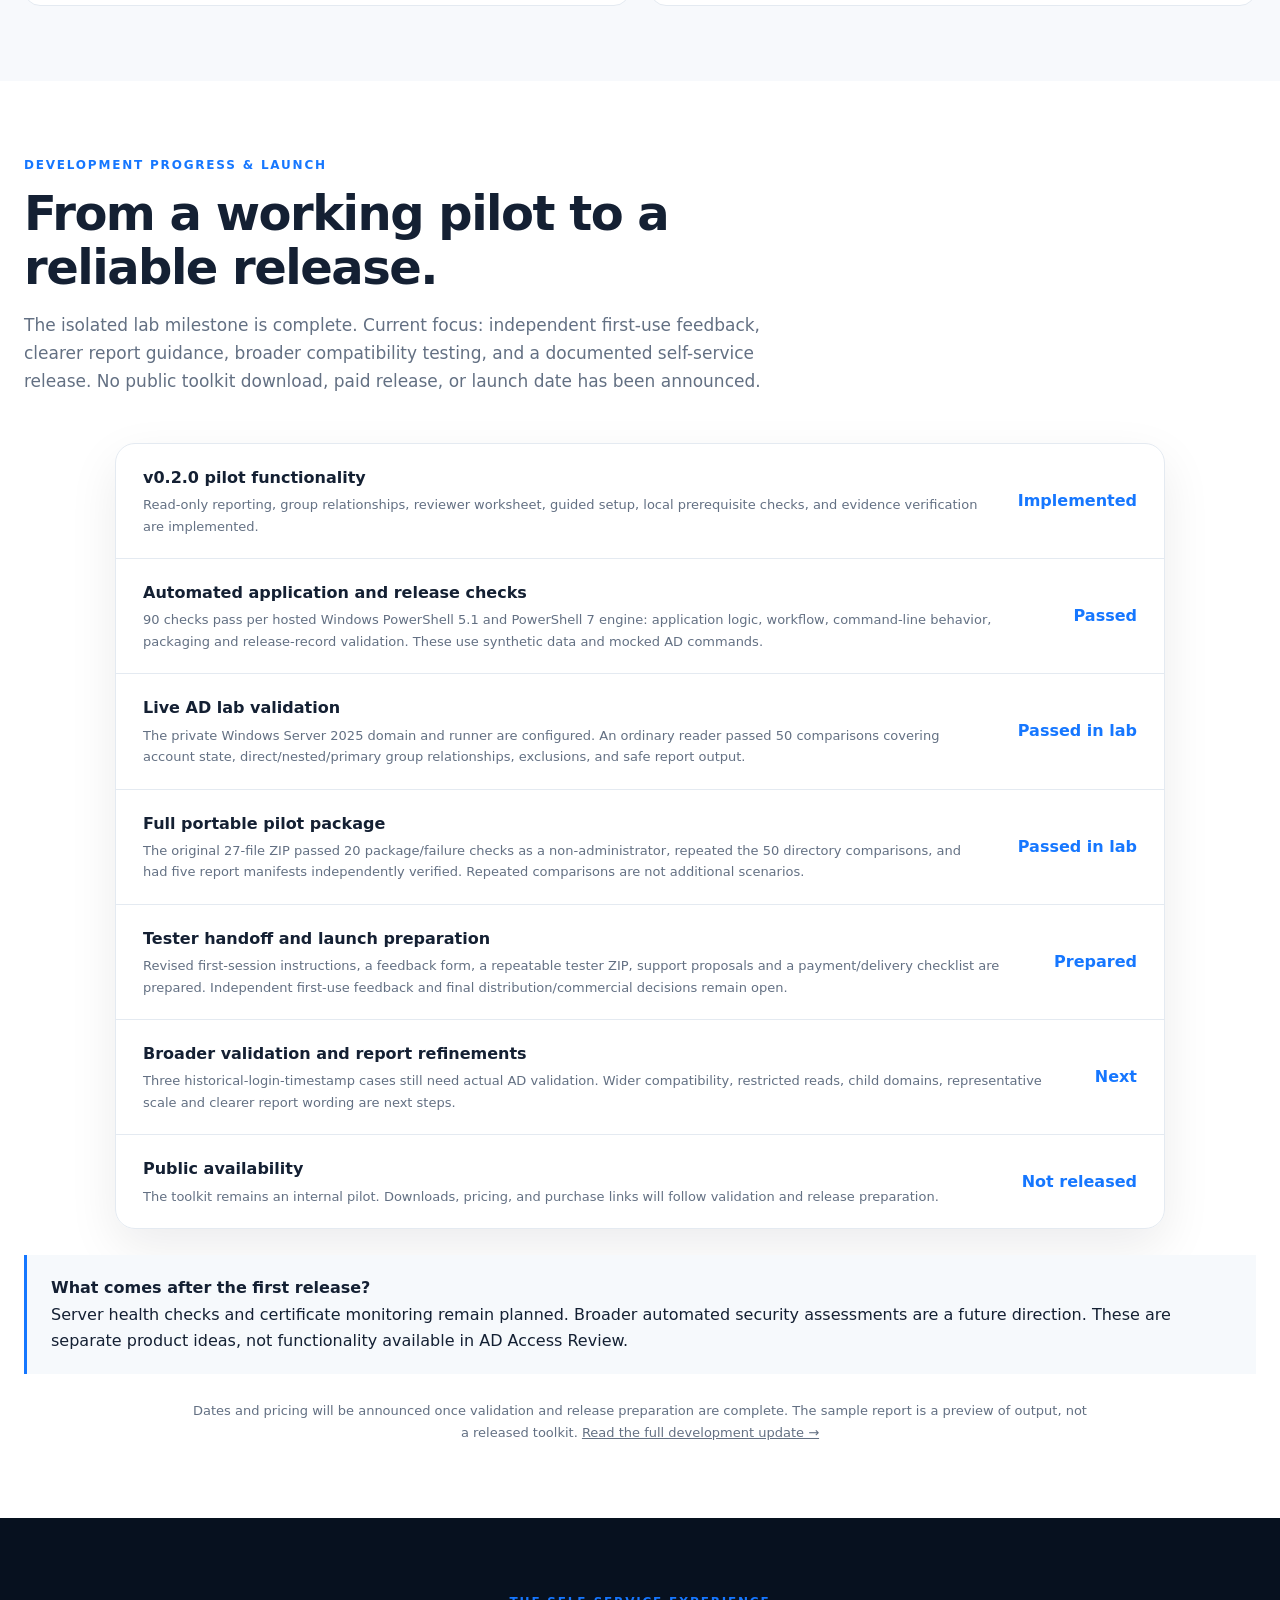
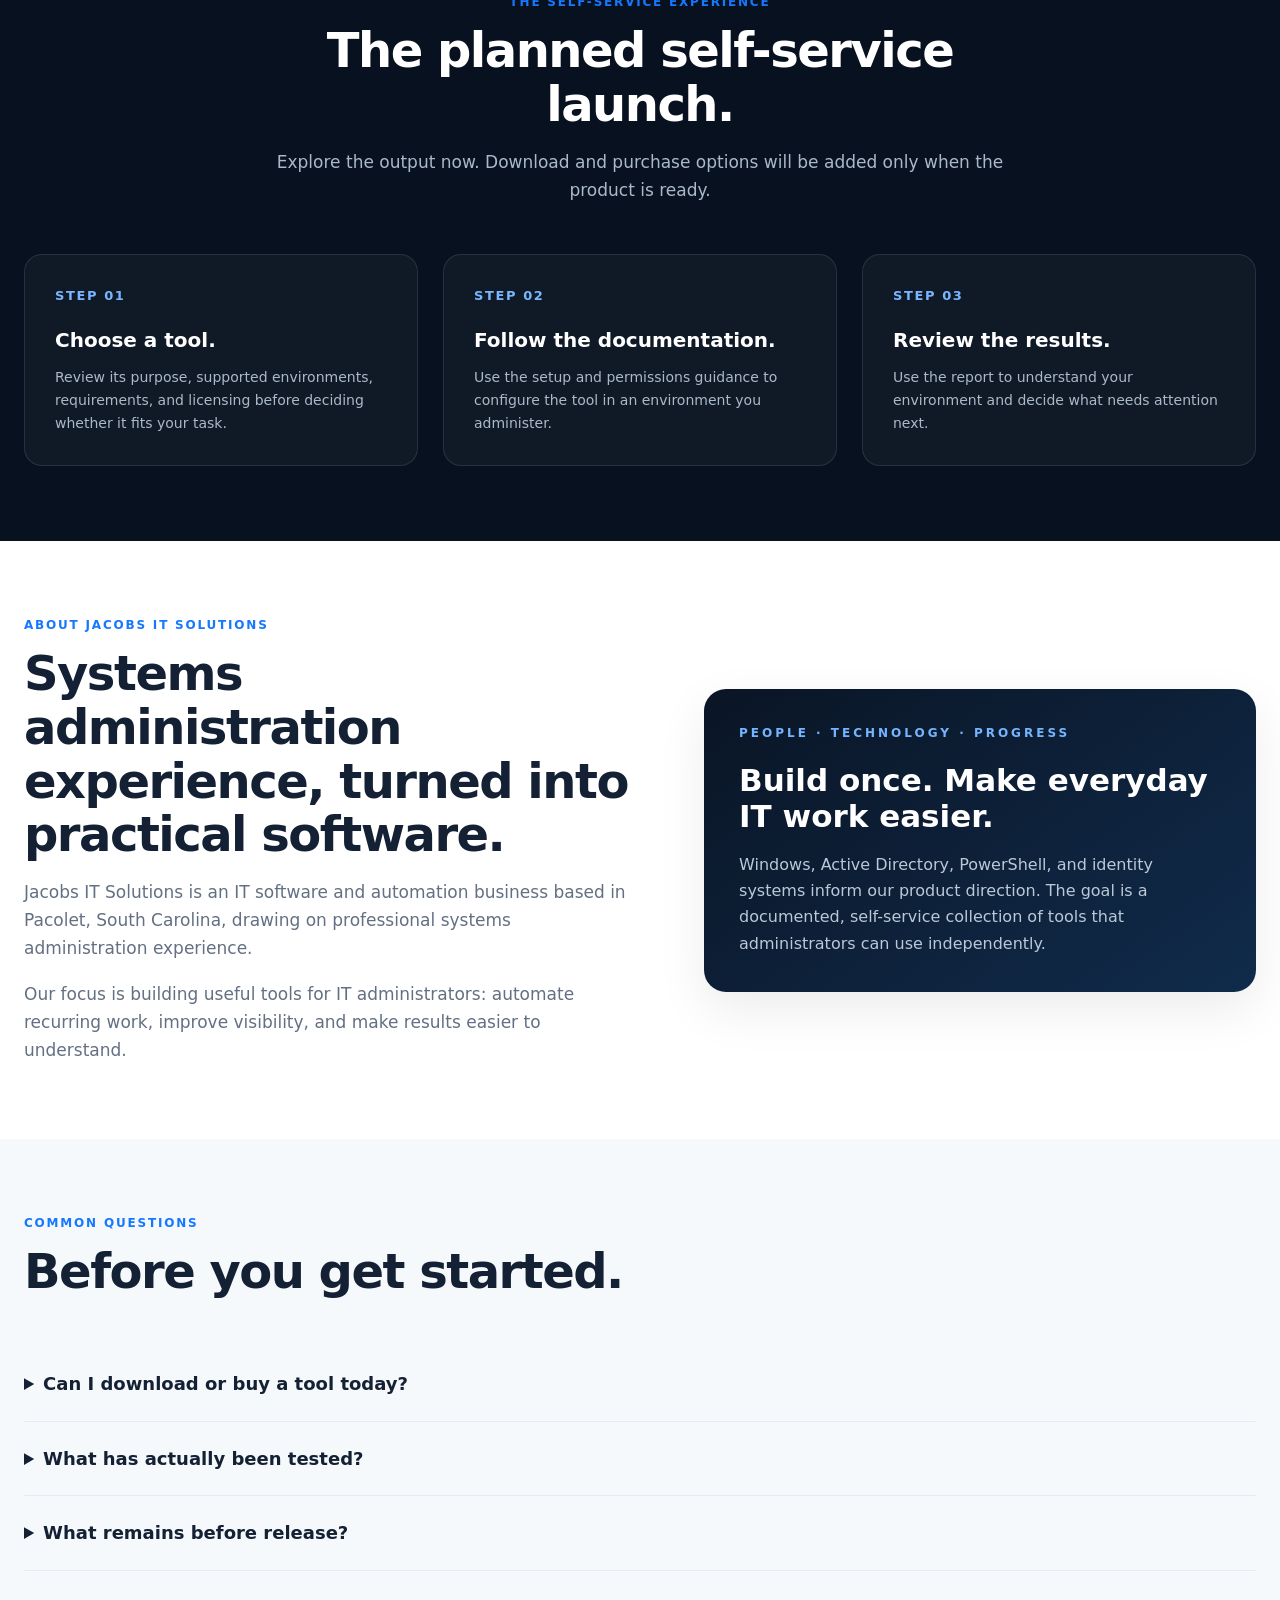
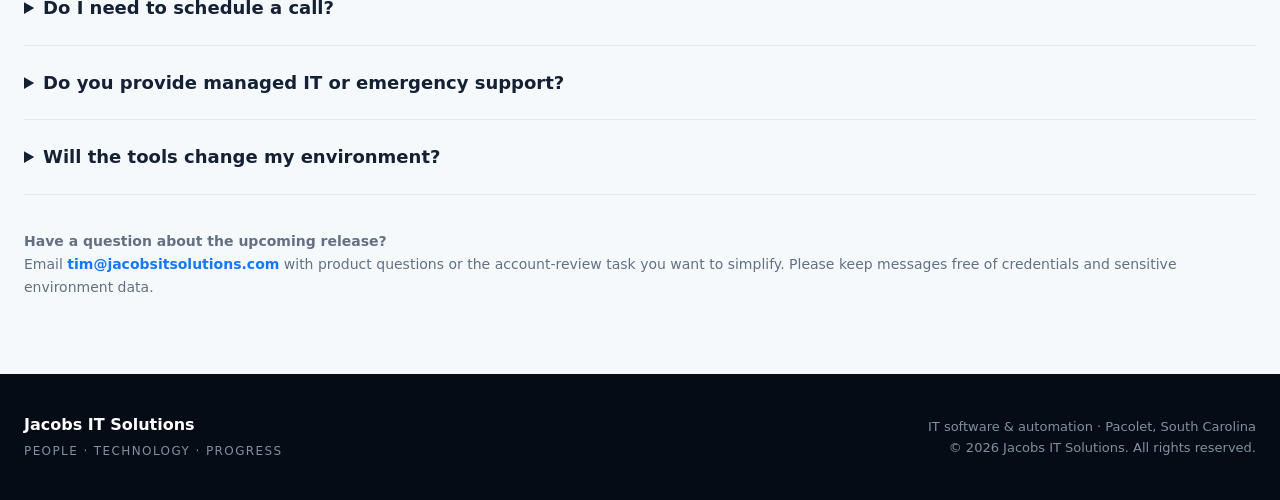
==== commit 09284feb: "Publish approved report tabs, linked summary cards and readable UTC dates" ====
--- a/index.html
+++ b/index.html
@@ -957,7 +957,7 @@
 <article class="difference-card"><div class="difference-number">NEW IN V0.2.0</div><h3>Guided setup and clearer failures</h3><p>A console menu, local prerequisite checks, output-access checks, progress messages, and clearer failure results. The setup check makes no directory queries.</p></article>
 <article class="difference-card"><div class="difference-number">NEW IN V0.2.0</div><h3>Verify the evidence files</h3><p>Compare exported files with their recorded hashes and sizes. Missing, changed, or unlisted files are flagged for review; an unsigned manifest does not authenticate the evidence.</p></article>
 </div>
-<div class="sample-callout"><div><div class="section-label">Inspect the output</div><h3>Preview the pilot’s reporting format.</h3><p>Explore the v0.2.1 sample with eight fictional accounts. See how account indicators, membership paths, collection coverage, and the review worksheet fit together. The sample uses no customer directory information.</p></div><a class="button primary" href="sample-report/report.html">Open sample report</a></div>
+<div class="sample-callout"><div><div class="section-label">Inspect the output</div><h3>Preview the pilot’s reporting format.</h3><p>Explore the v0.2.2 sample with eight fictional accounts. See how account indicators, membership paths, collection coverage, and the review worksheet fit together. The sample uses no customer directory information.</p></div><a class="button primary" href="sample-report/report.html">Open sample report</a></div>
 <p style="margin-top:22px;color:#52657b">Explore the <a href="ad-access-review/">AD Access Review product page</a>, or start with our <a href="ad-account-review-guide/">free account-review guide and blank templates</a>.</p>
 <div class="product-boundaries"><h3>Focused first-release scope</h3><p>One on-premises Active Directory domain and AD user objects. Live collection is intended for Windows PowerShell 5.1 with Microsoft's ActiveDirectory module. Automated checks pass on both PowerShell test engines; live collection has passed in one isolated lab using Windows PowerShell 5.1. Wider environment compatibility remains under review. The code performs directory reads and writes local report files. It does not disable, delete, or modify accounts.</p><p>This pilot does not assess computer accounts, managed service accounts, effective resource permissions, other domains, Entra ID, Microsoft 365, or MFA. A membership report is not a full security assessment or a compliance certification.</p></div>
 </div></section>
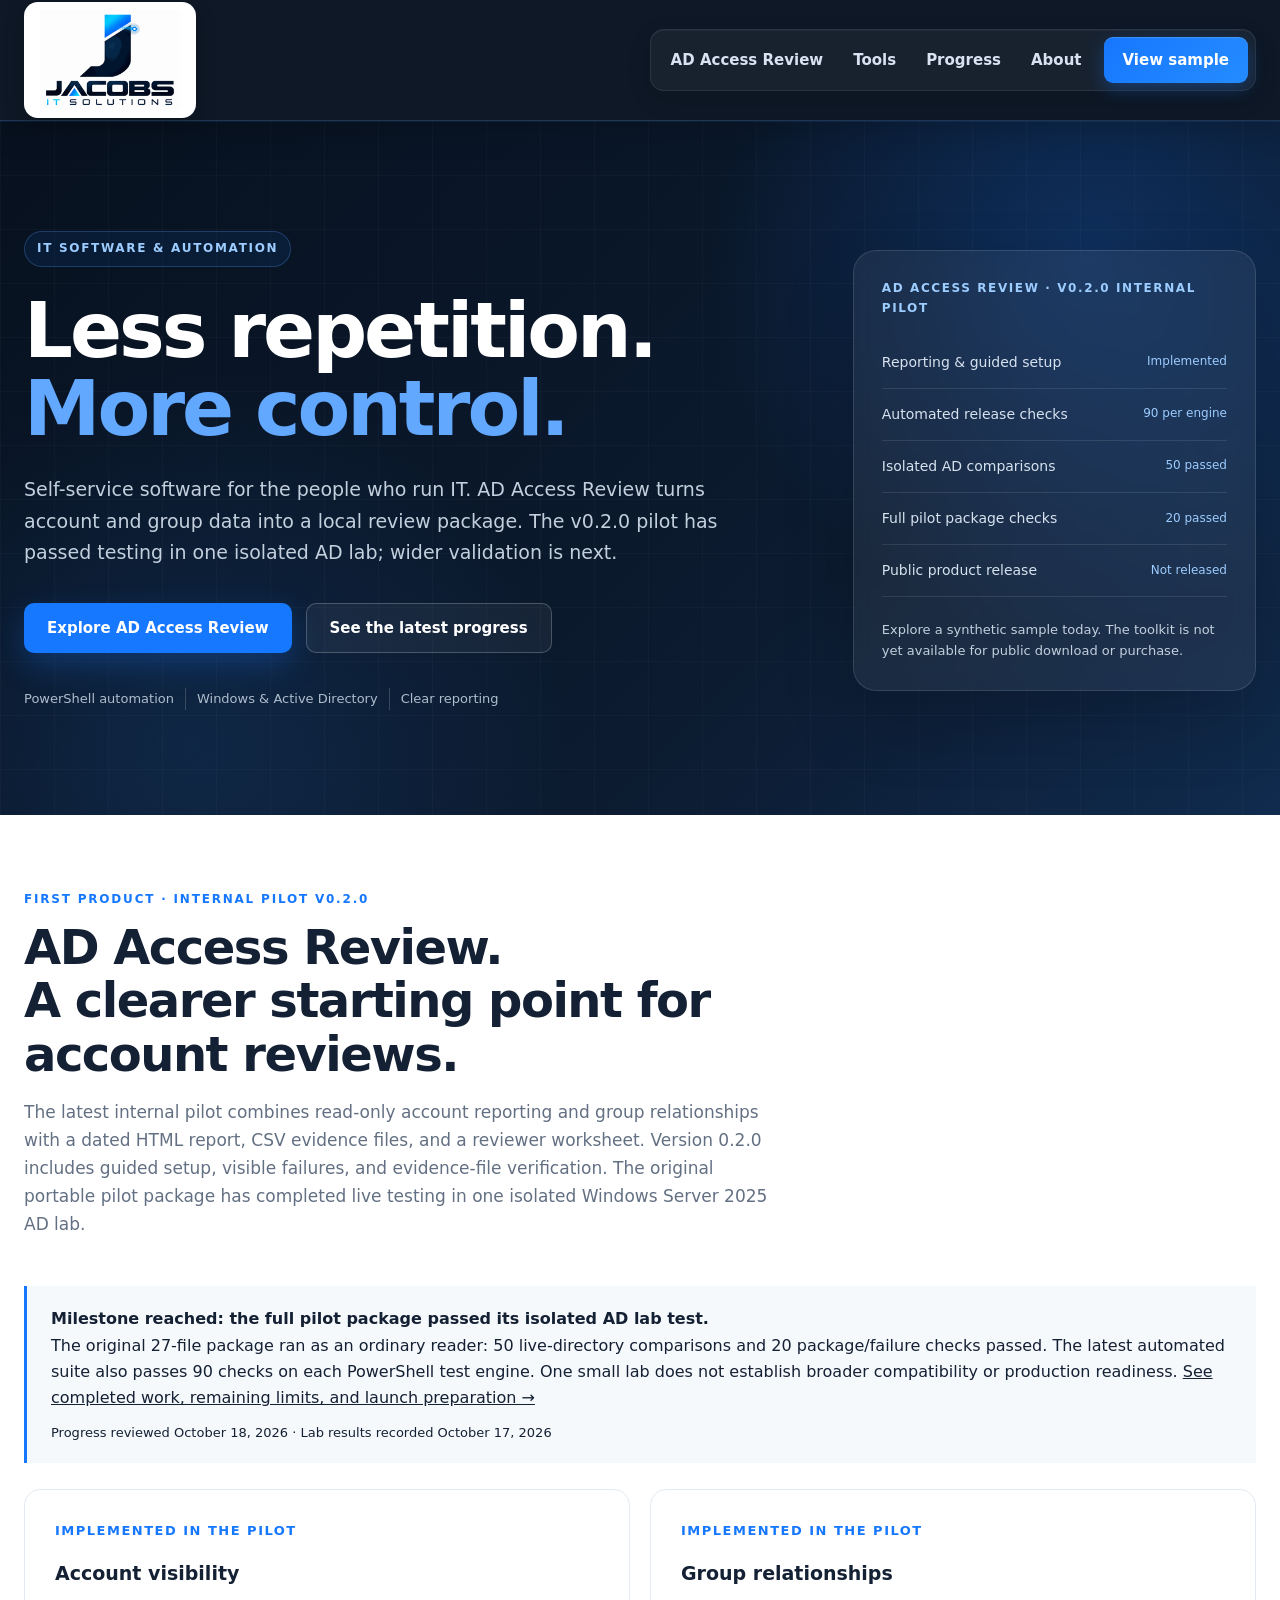
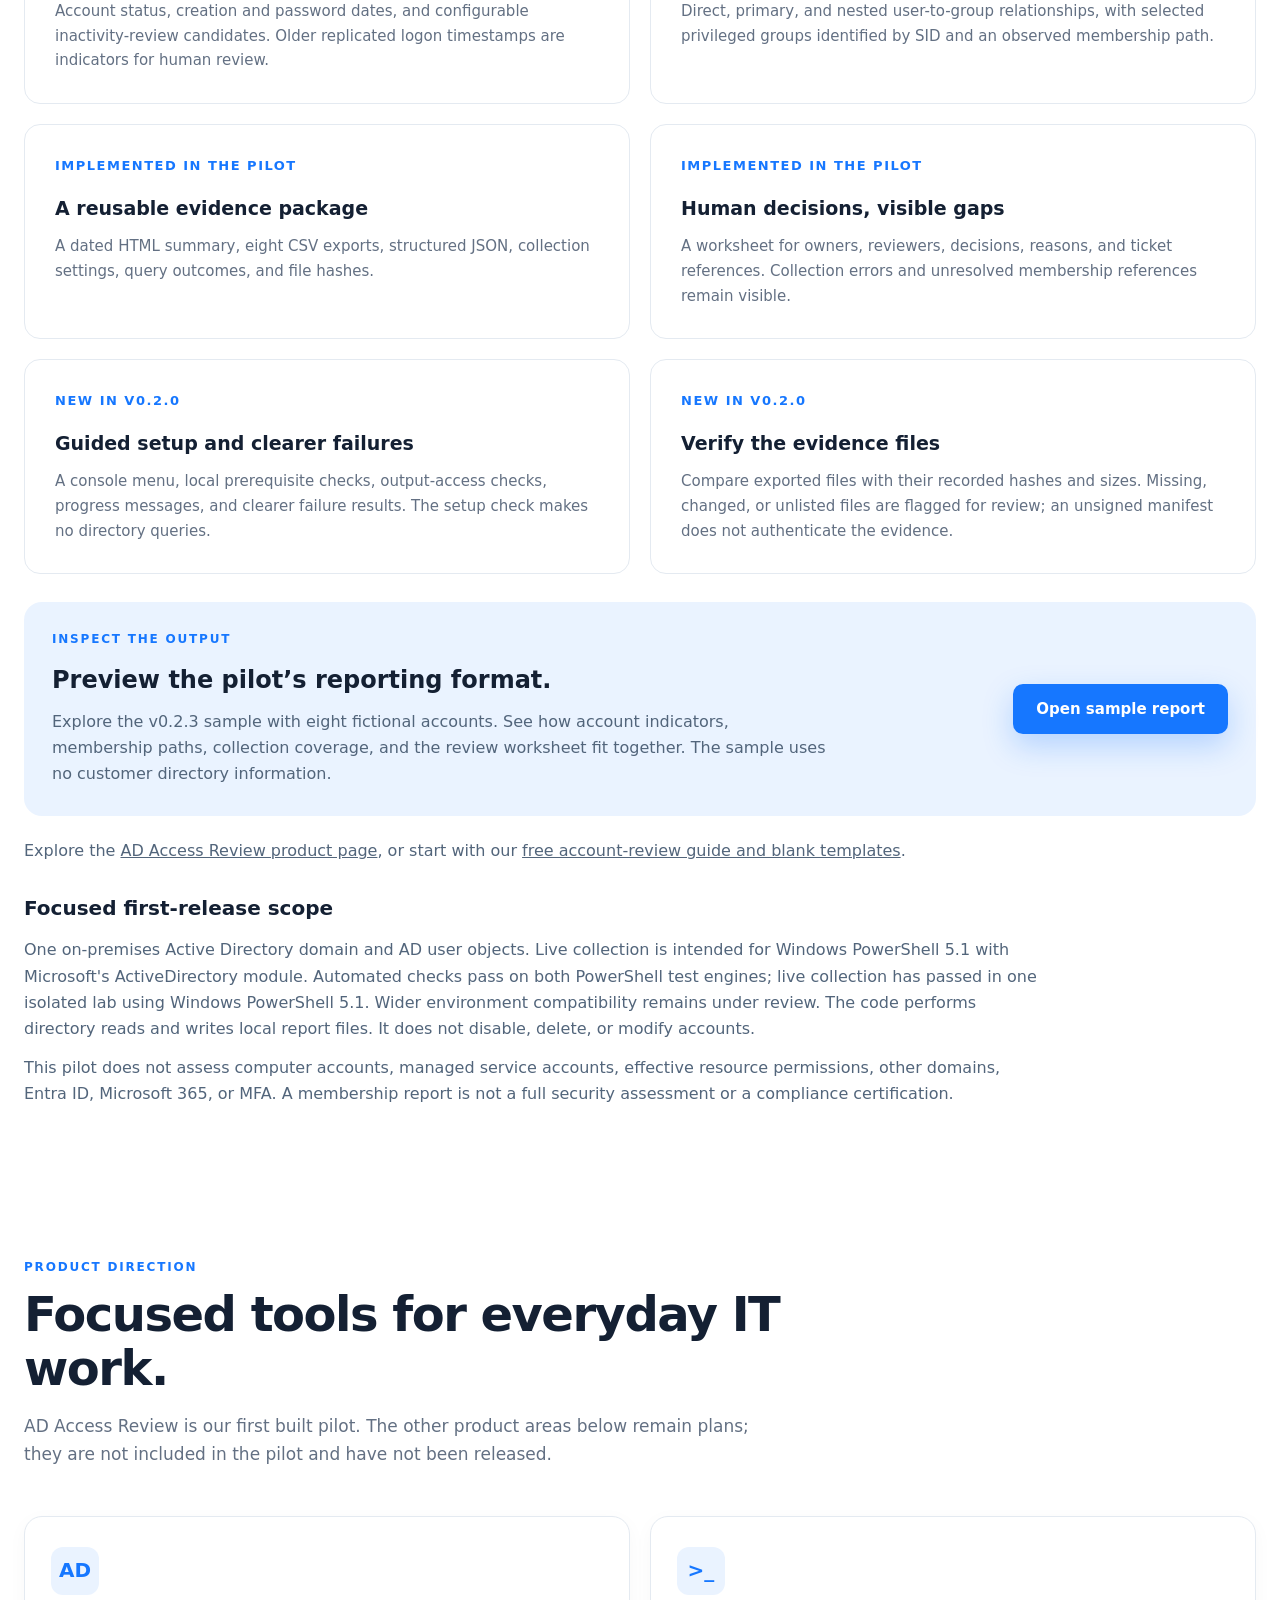
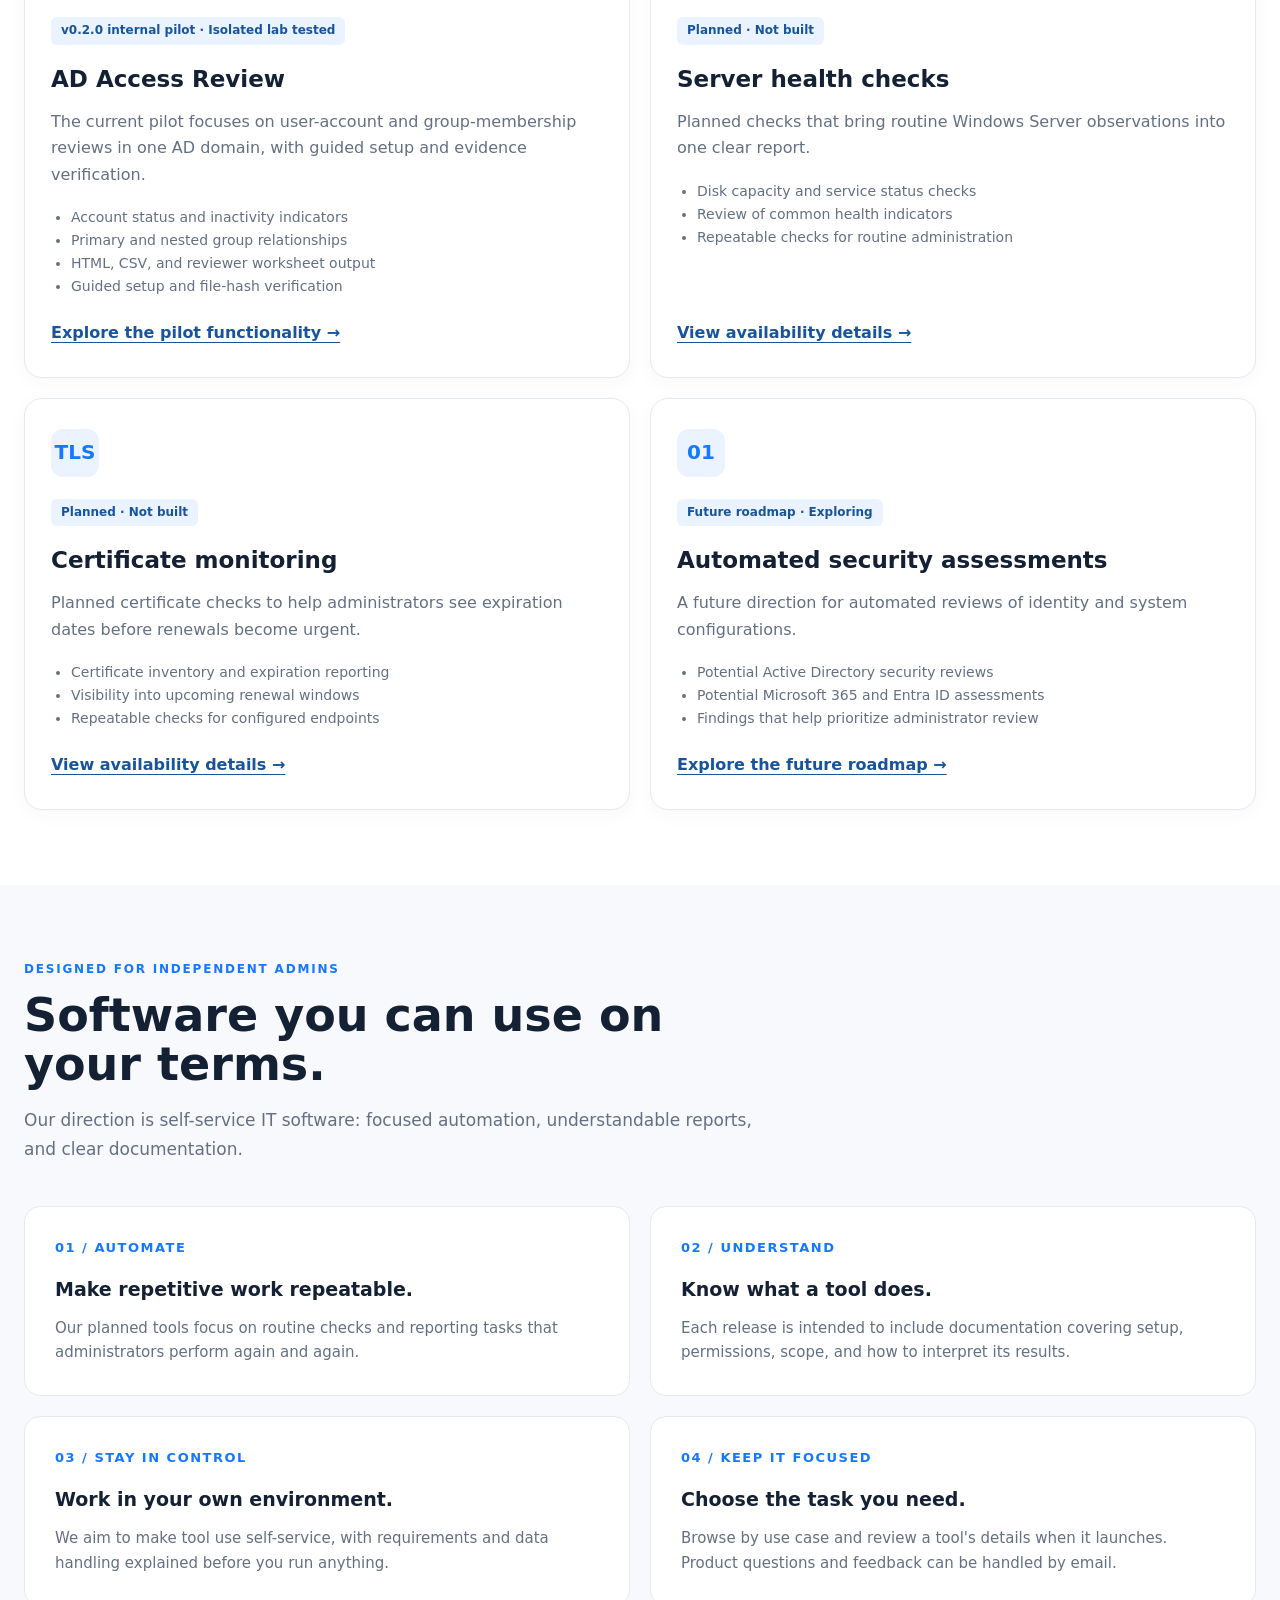
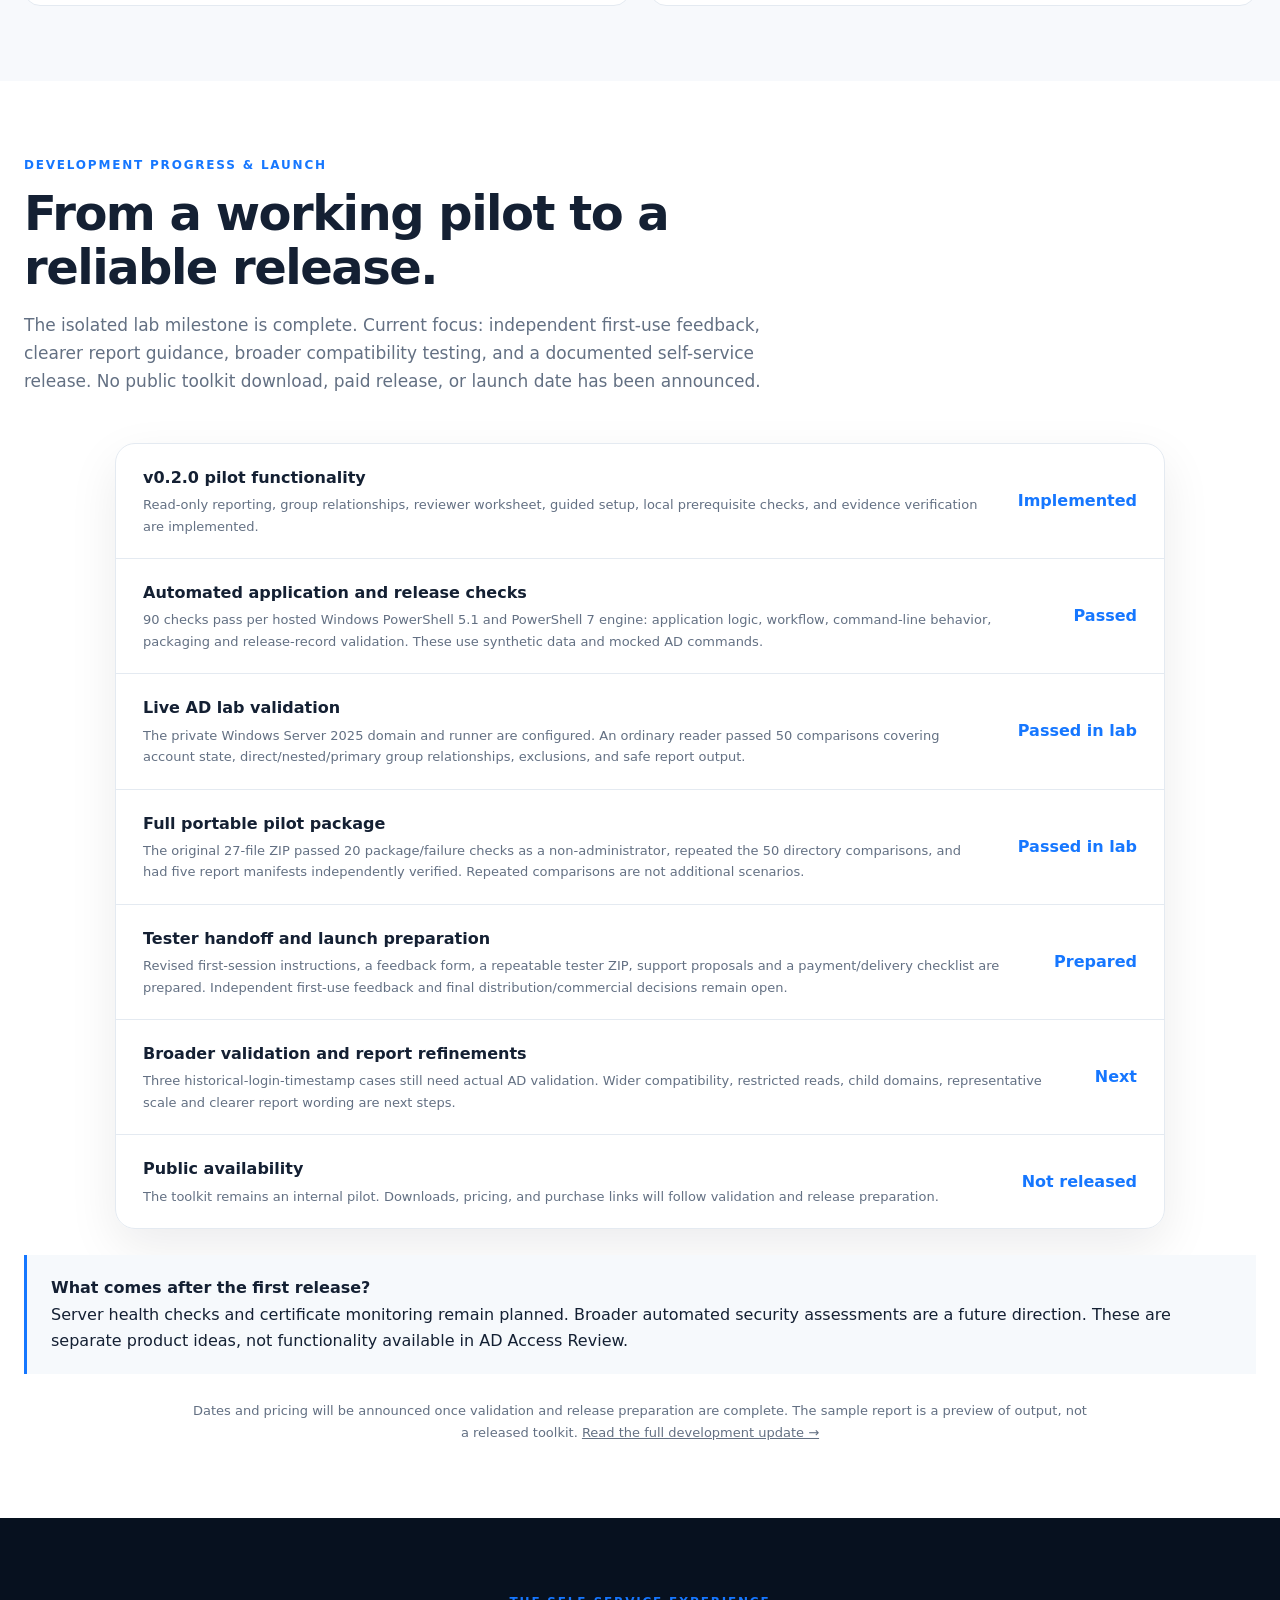
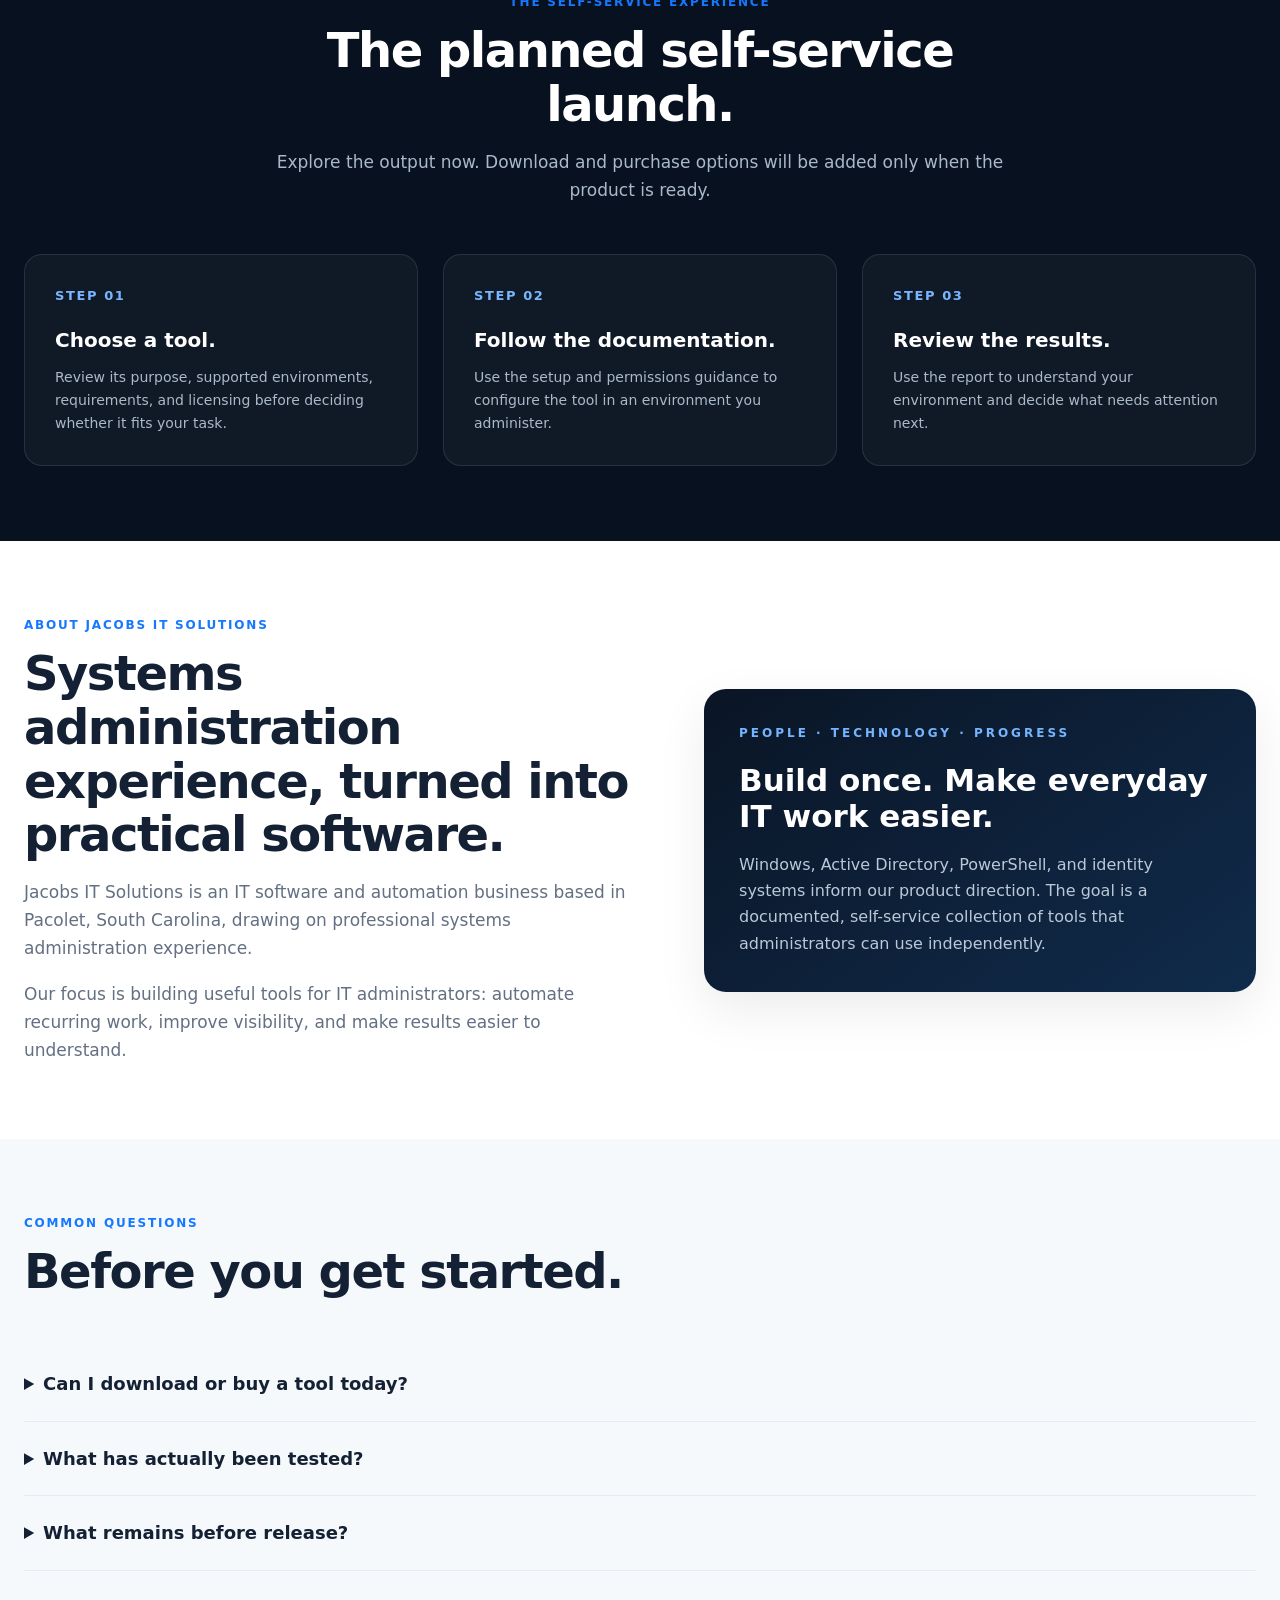
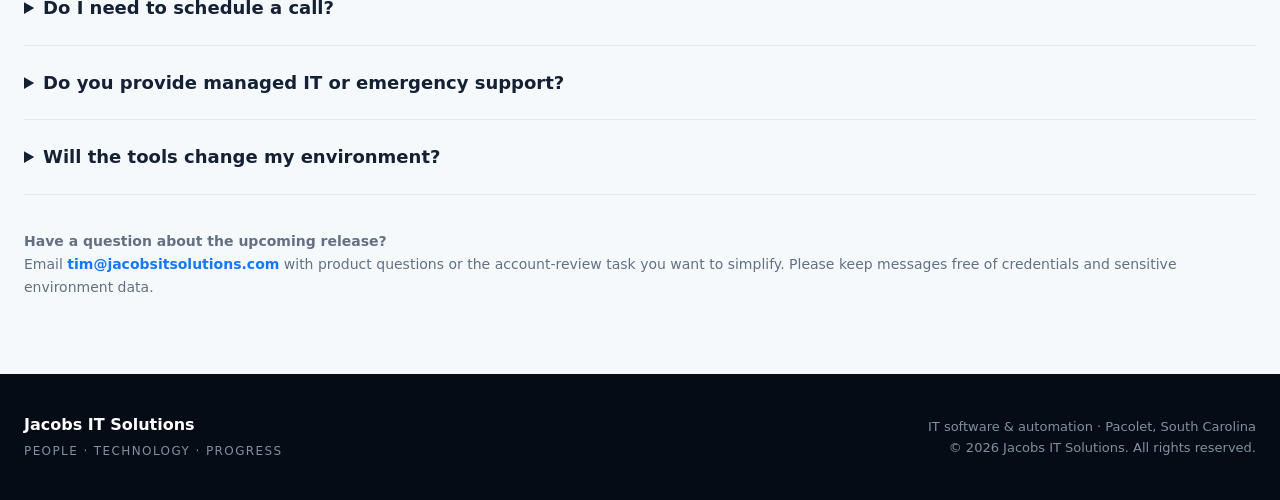
==== commit ad4c6ddf: "Publish approved readable collection summary and expandable technical details" ====
--- a/index.html
+++ b/index.html
@@ -957,7 +957,7 @@
 <article class="difference-card"><div class="difference-number">NEW IN V0.2.0</div><h3>Guided setup and clearer failures</h3><p>A console menu, local prerequisite checks, output-access checks, progress messages, and clearer failure results. The setup check makes no directory queries.</p></article>
 <article class="difference-card"><div class="difference-number">NEW IN V0.2.0</div><h3>Verify the evidence files</h3><p>Compare exported files with their recorded hashes and sizes. Missing, changed, or unlisted files are flagged for review; an unsigned manifest does not authenticate the evidence.</p></article>
 </div>
-<div class="sample-callout"><div><div class="section-label">Inspect the output</div><h3>Preview the pilot’s reporting format.</h3><p>Explore the v0.2.2 sample with eight fictional accounts. See how account indicators, membership paths, collection coverage, and the review worksheet fit together. The sample uses no customer directory information.</p></div><a class="button primary" href="sample-report/report.html">Open sample report</a></div>
+<div class="sample-callout"><div><div class="section-label">Inspect the output</div><h3>Preview the pilot’s reporting format.</h3><p>Explore the v0.2.3 sample with eight fictional accounts. See how account indicators, membership paths, collection coverage, and the review worksheet fit together. The sample uses no customer directory information.</p></div><a class="button primary" href="sample-report/report.html">Open sample report</a></div>
 <p style="margin-top:22px;color:#52657b">Explore the <a href="ad-access-review/">AD Access Review product page</a>, or start with our <a href="ad-account-review-guide/">free account-review guide and blank templates</a>.</p>
 <div class="product-boundaries"><h3>Focused first-release scope</h3><p>One on-premises Active Directory domain and AD user objects. Live collection is intended for Windows PowerShell 5.1 with Microsoft's ActiveDirectory module. Automated checks pass on both PowerShell test engines; live collection has passed in one isolated lab using Windows PowerShell 5.1. Wider environment compatibility remains under review. The code performs directory reads and writes local report files. It does not disable, delete, or modify accounts.</p><p>This pilot does not assess computer accounts, managed service accounts, effective resource permissions, other domains, Entra ID, Microsoft 365, or MFA. A membership report is not a full security assessment or a compliance certification.</p></div>
 </div></section>
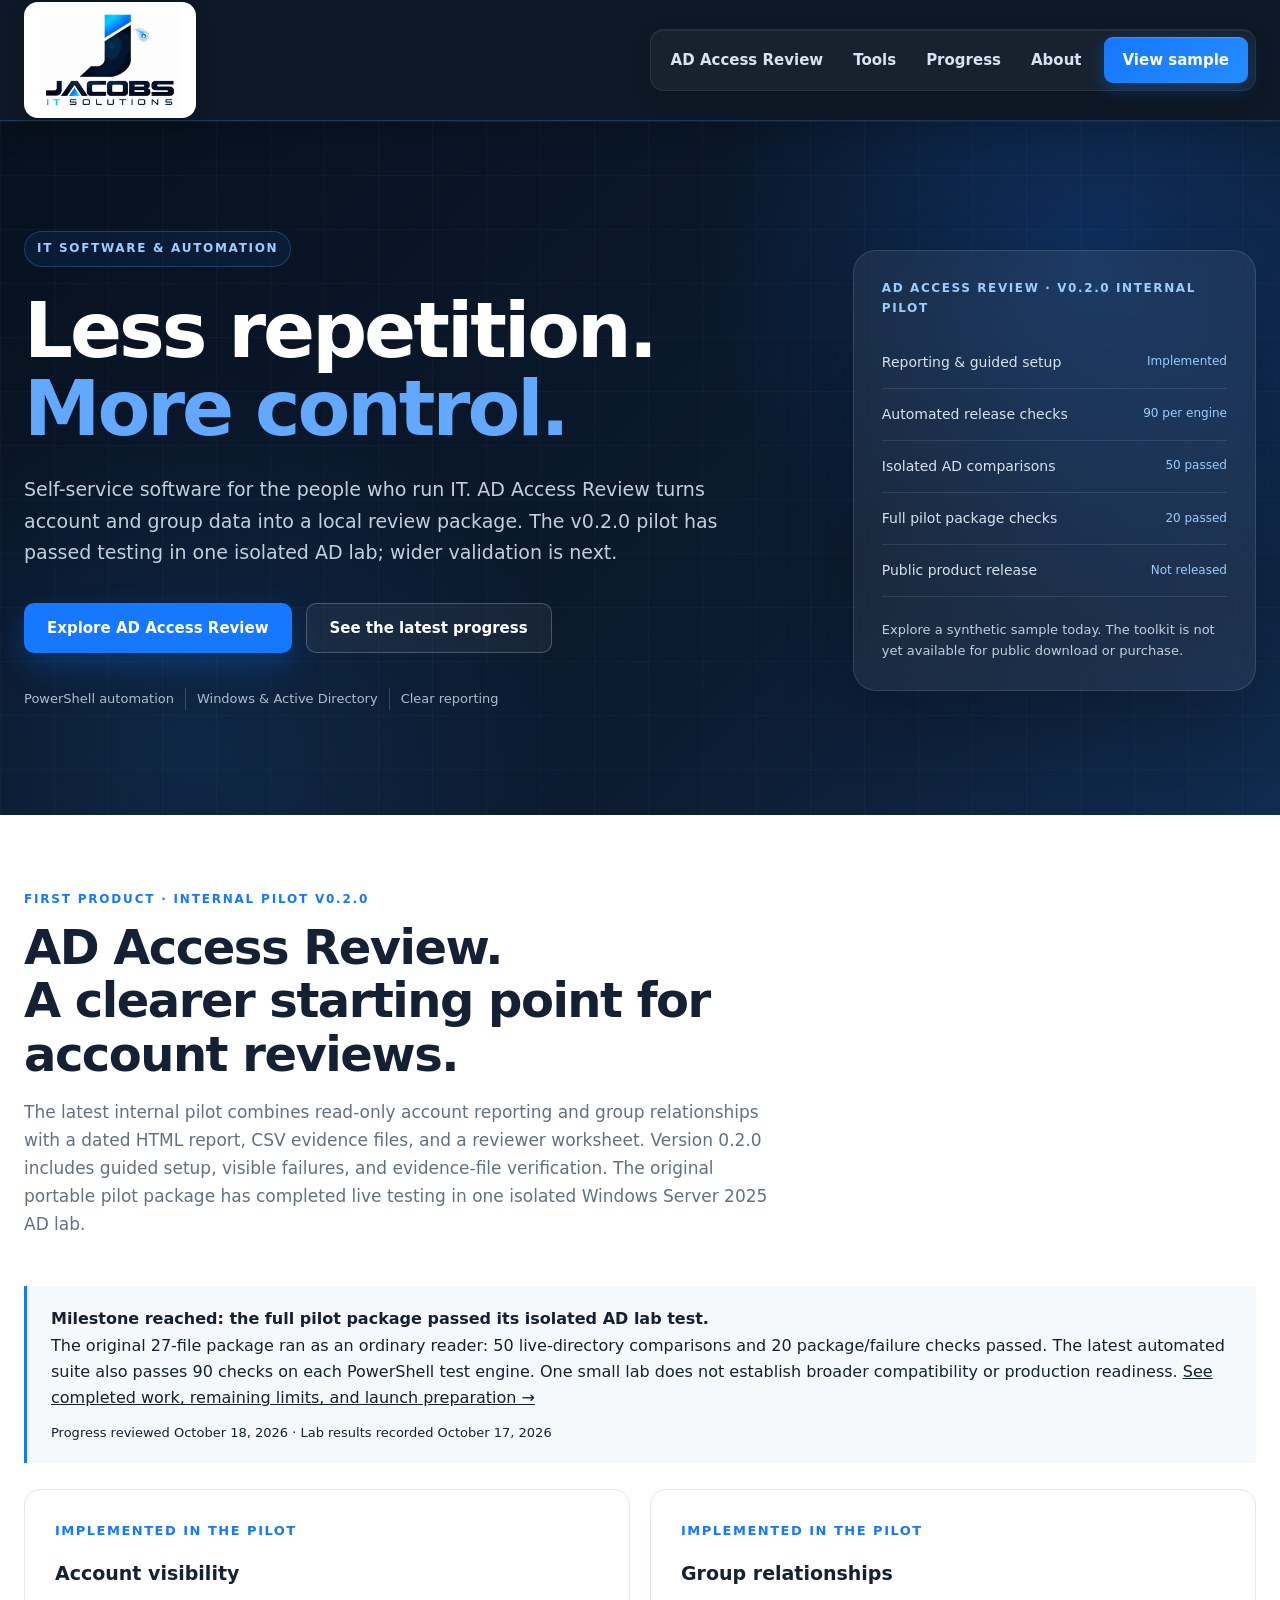
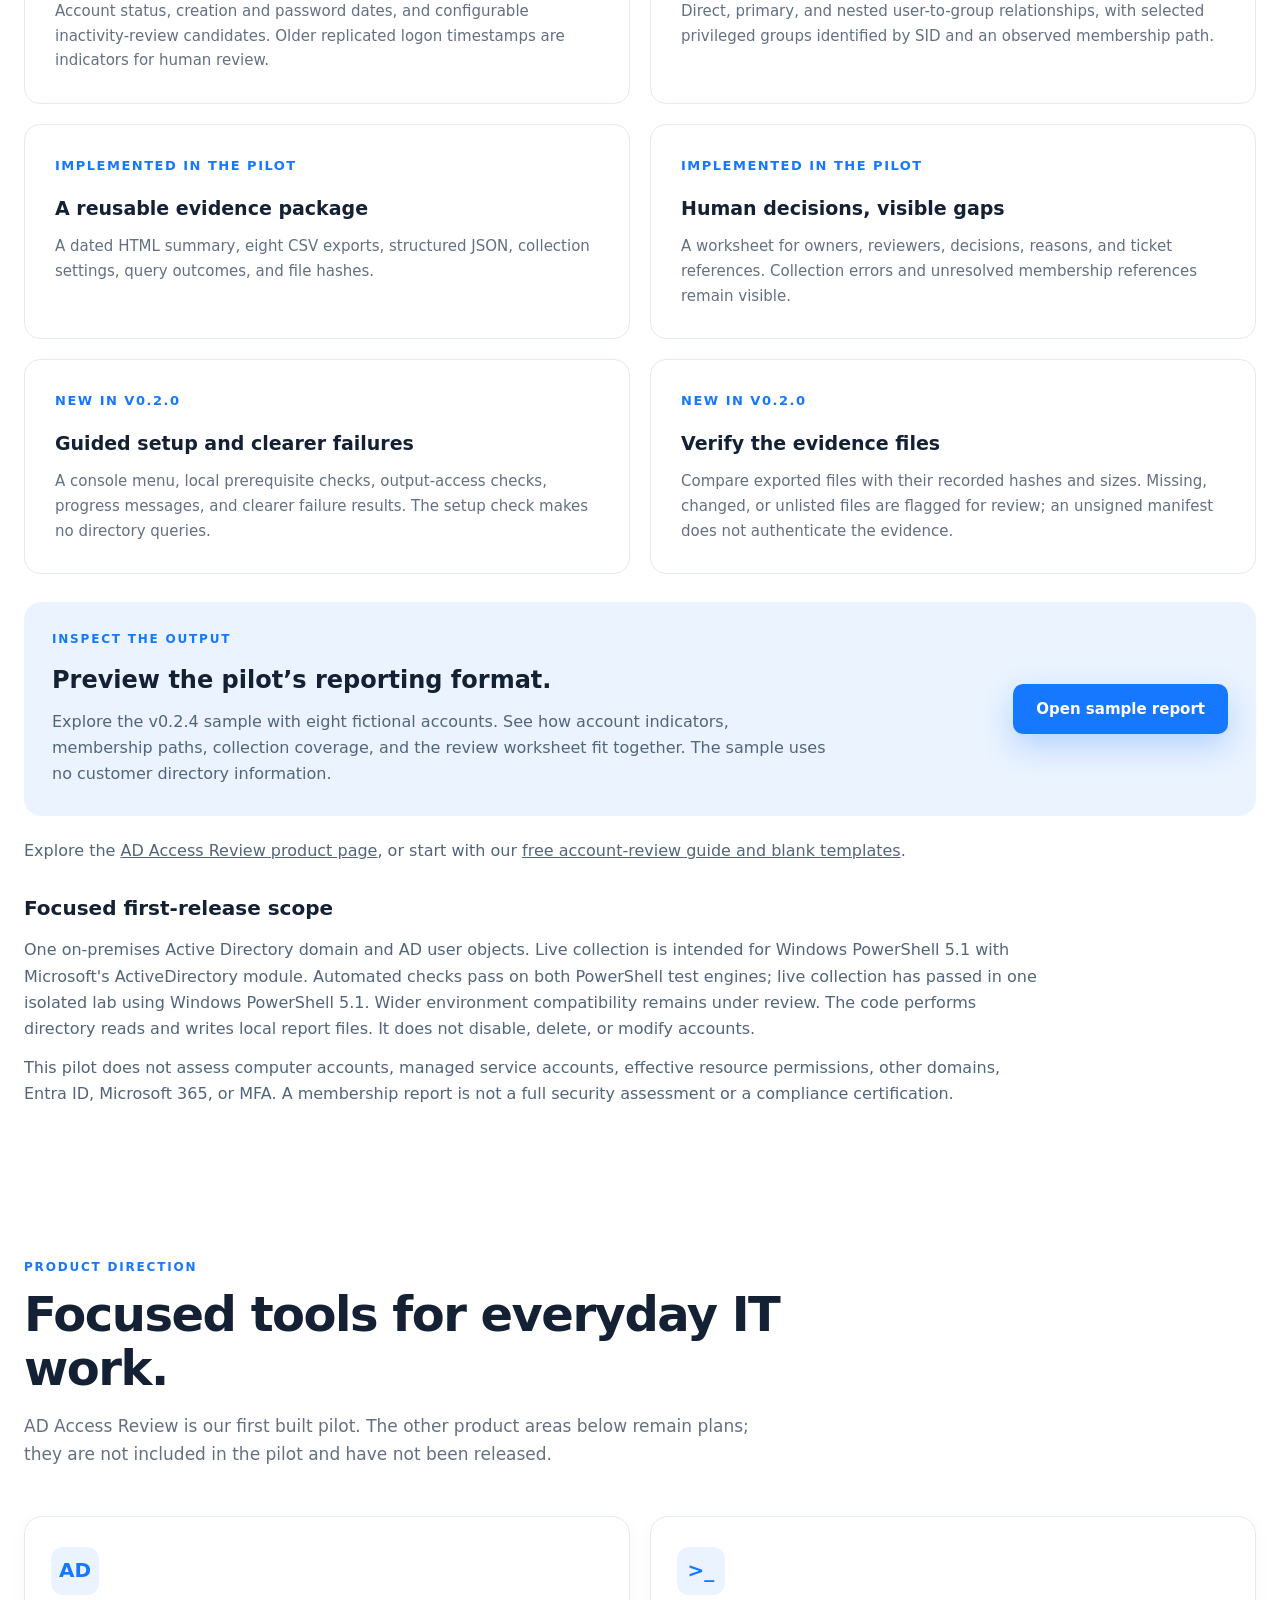
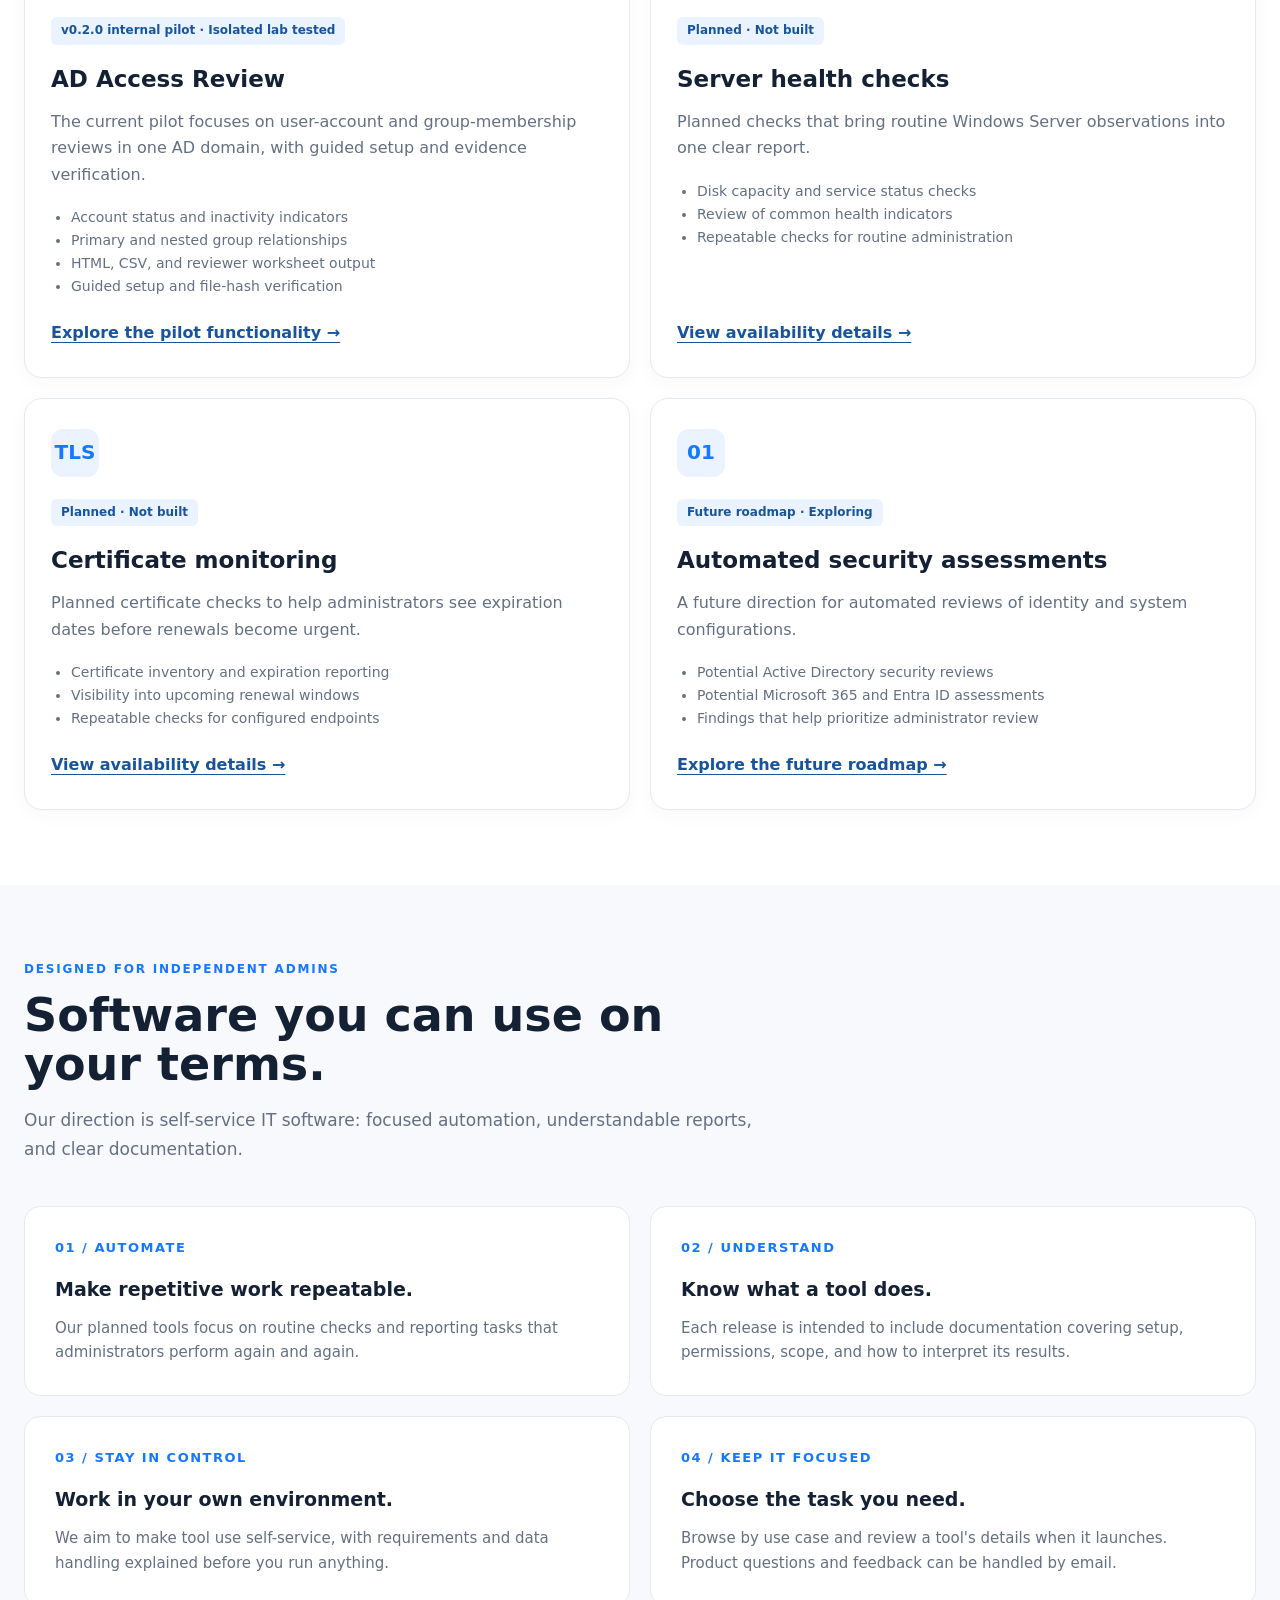
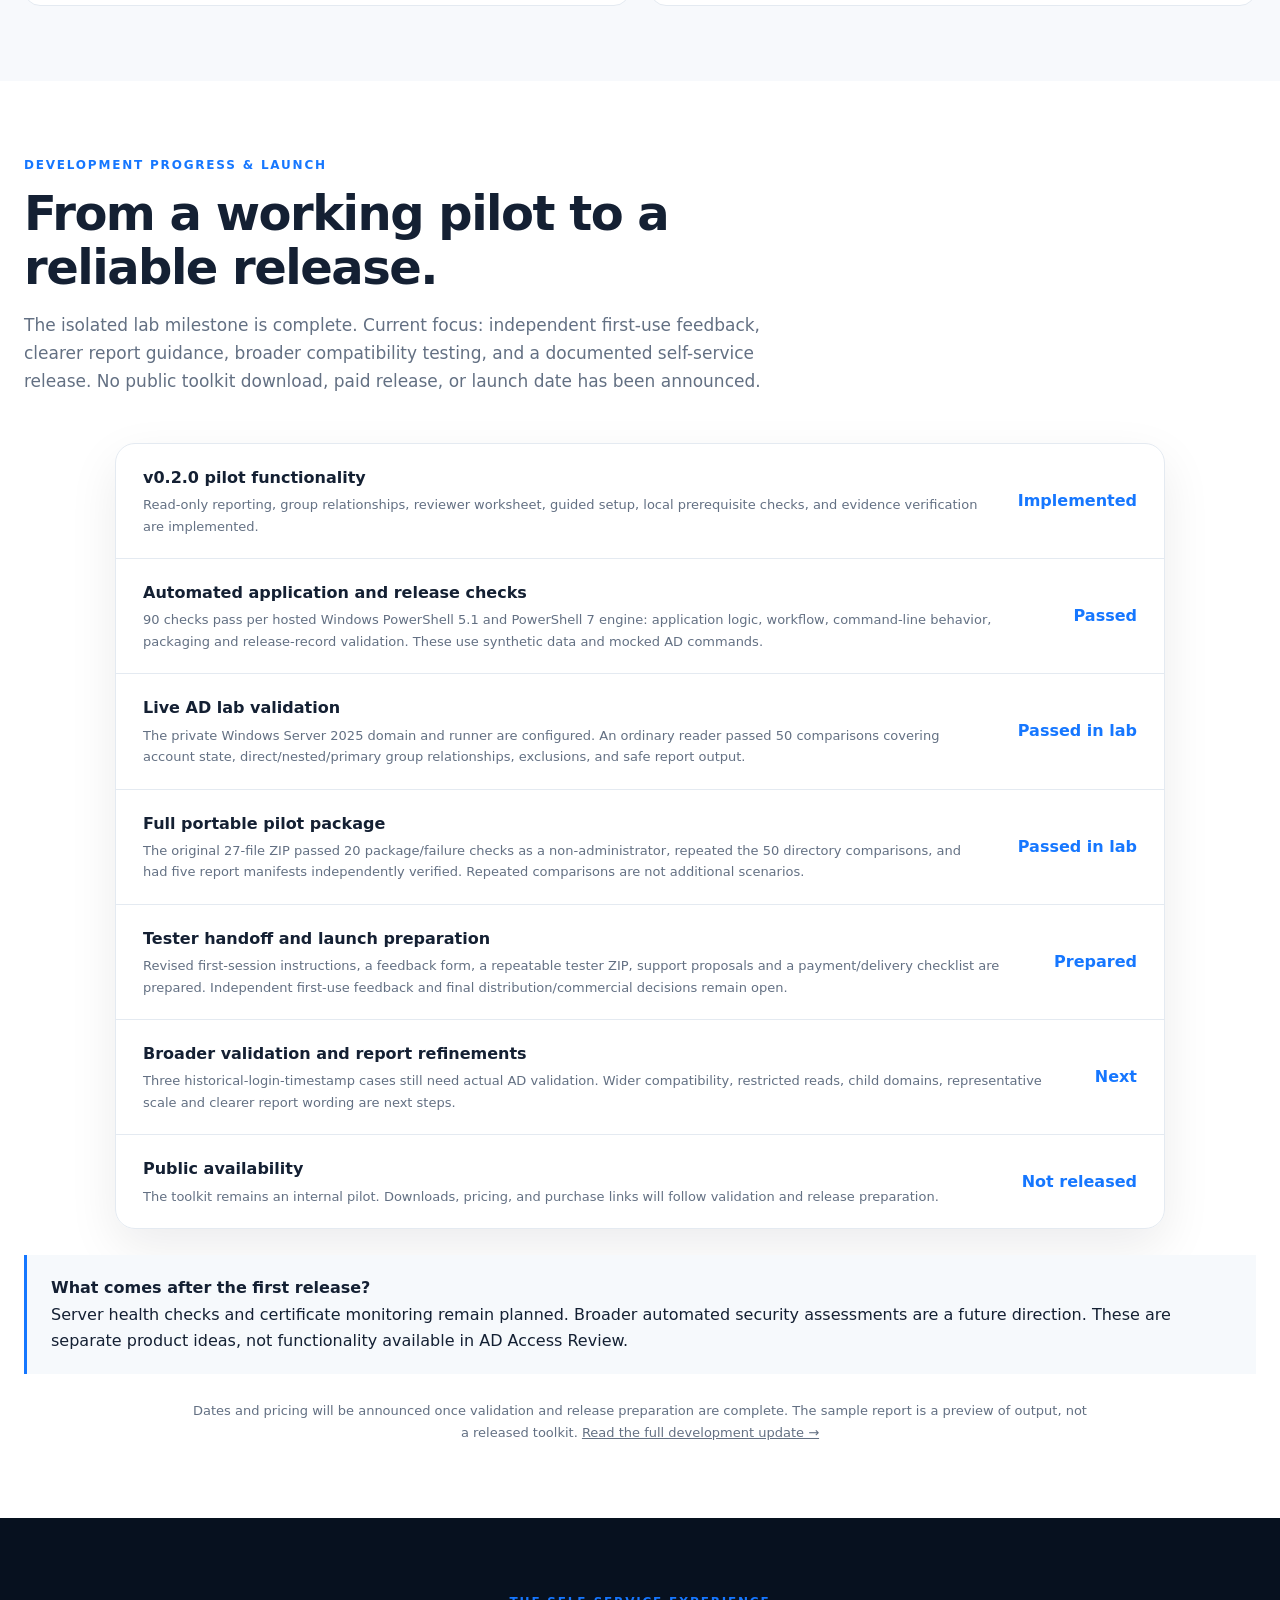
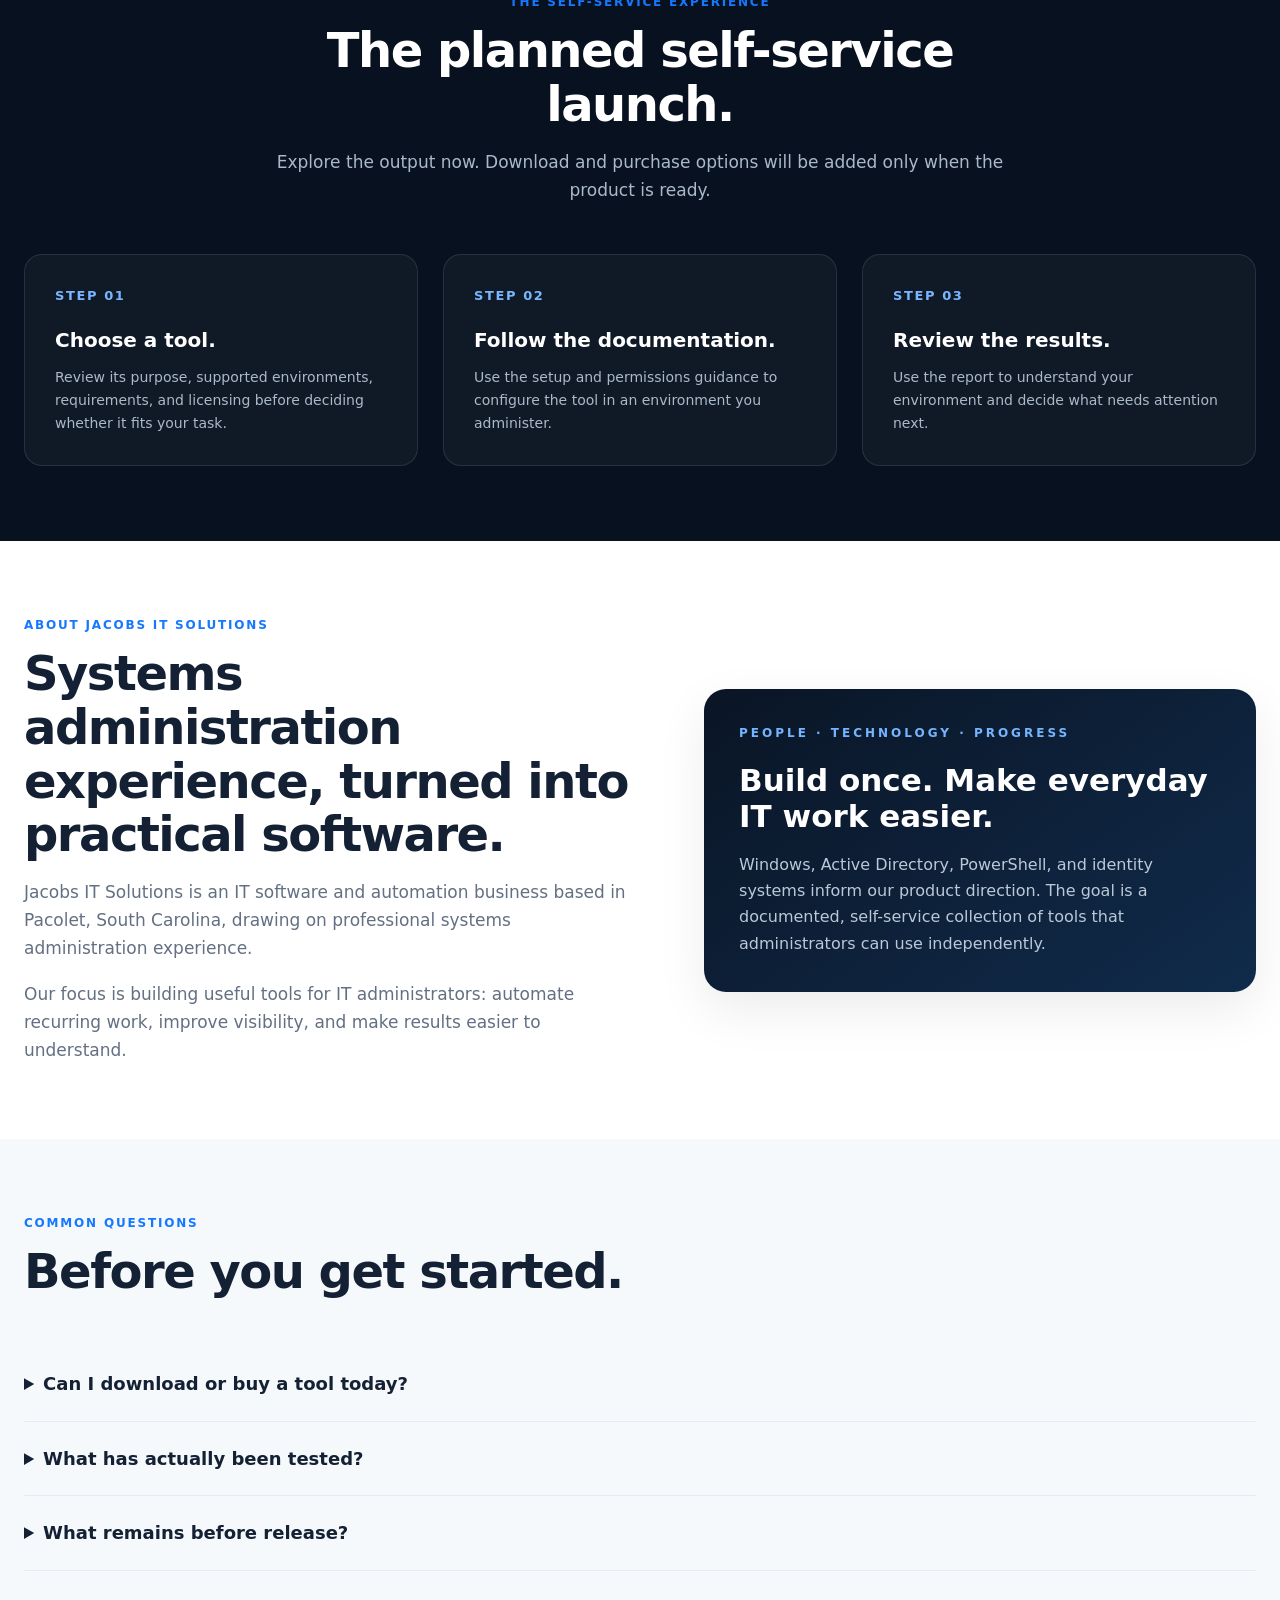
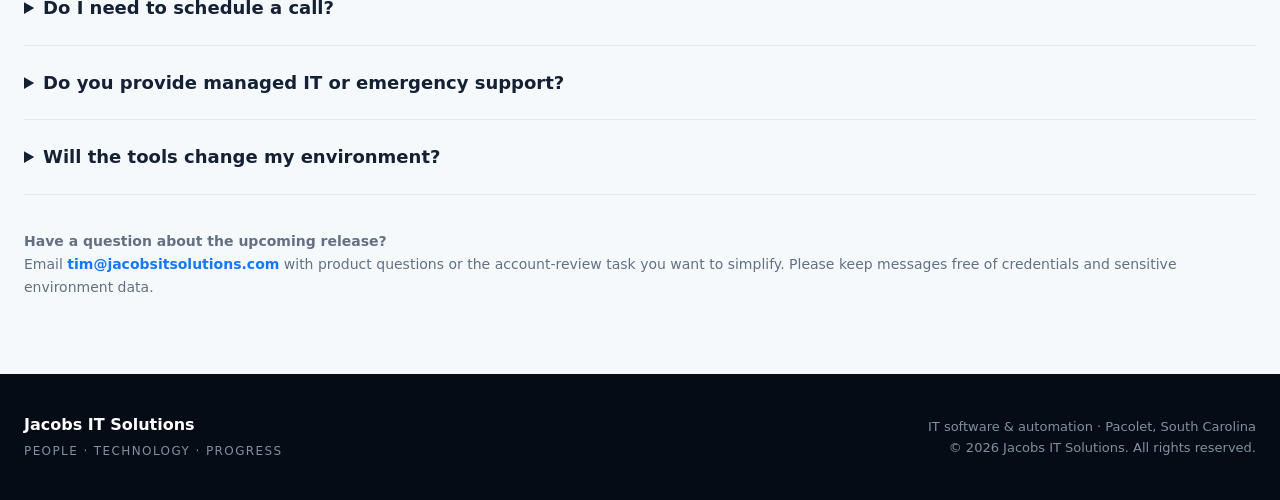
==== commit 32e67c96: "Publish approved accounts-first administrative membership report" ====
--- a/index.html
+++ b/index.html
@@ -957,7 +957,7 @@
 <article class="difference-card"><div class="difference-number">NEW IN V0.2.0</div><h3>Guided setup and clearer failures</h3><p>A console menu, local prerequisite checks, output-access checks, progress messages, and clearer failure results. The setup check makes no directory queries.</p></article>
 <article class="difference-card"><div class="difference-number">NEW IN V0.2.0</div><h3>Verify the evidence files</h3><p>Compare exported files with their recorded hashes and sizes. Missing, changed, or unlisted files are flagged for review; an unsigned manifest does not authenticate the evidence.</p></article>
 </div>
-<div class="sample-callout"><div><div class="section-label">Inspect the output</div><h3>Preview the pilot’s reporting format.</h3><p>Explore the v0.2.3 sample with eight fictional accounts. See how account indicators, membership paths, collection coverage, and the review worksheet fit together. The sample uses no customer directory information.</p></div><a class="button primary" href="sample-report/report.html">Open sample report</a></div>
+<div class="sample-callout"><div><div class="section-label">Inspect the output</div><h3>Preview the pilot’s reporting format.</h3><p>Explore the v0.2.4 sample with eight fictional accounts. See how account indicators, membership paths, collection coverage, and the review worksheet fit together. The sample uses no customer directory information.</p></div><a class="button primary" href="sample-report/report.html">Open sample report</a></div>
 <p style="margin-top:22px;color:#52657b">Explore the <a href="ad-access-review/">AD Access Review product page</a>, or start with our <a href="ad-account-review-guide/">free account-review guide and blank templates</a>.</p>
 <div class="product-boundaries"><h3>Focused first-release scope</h3><p>One on-premises Active Directory domain and AD user objects. Live collection is intended for Windows PowerShell 5.1 with Microsoft's ActiveDirectory module. Automated checks pass on both PowerShell test engines; live collection has passed in one isolated lab using Windows PowerShell 5.1. Wider environment compatibility remains under review. The code performs directory reads and writes local report files. It does not disable, delete, or modify accounts.</p><p>This pilot does not assess computer accounts, managed service accounts, effective resource permissions, other domains, Entra ID, Microsoft 365, or MFA. A membership report is not a full security assessment or a compliance certification.</p></div>
 </div></section>
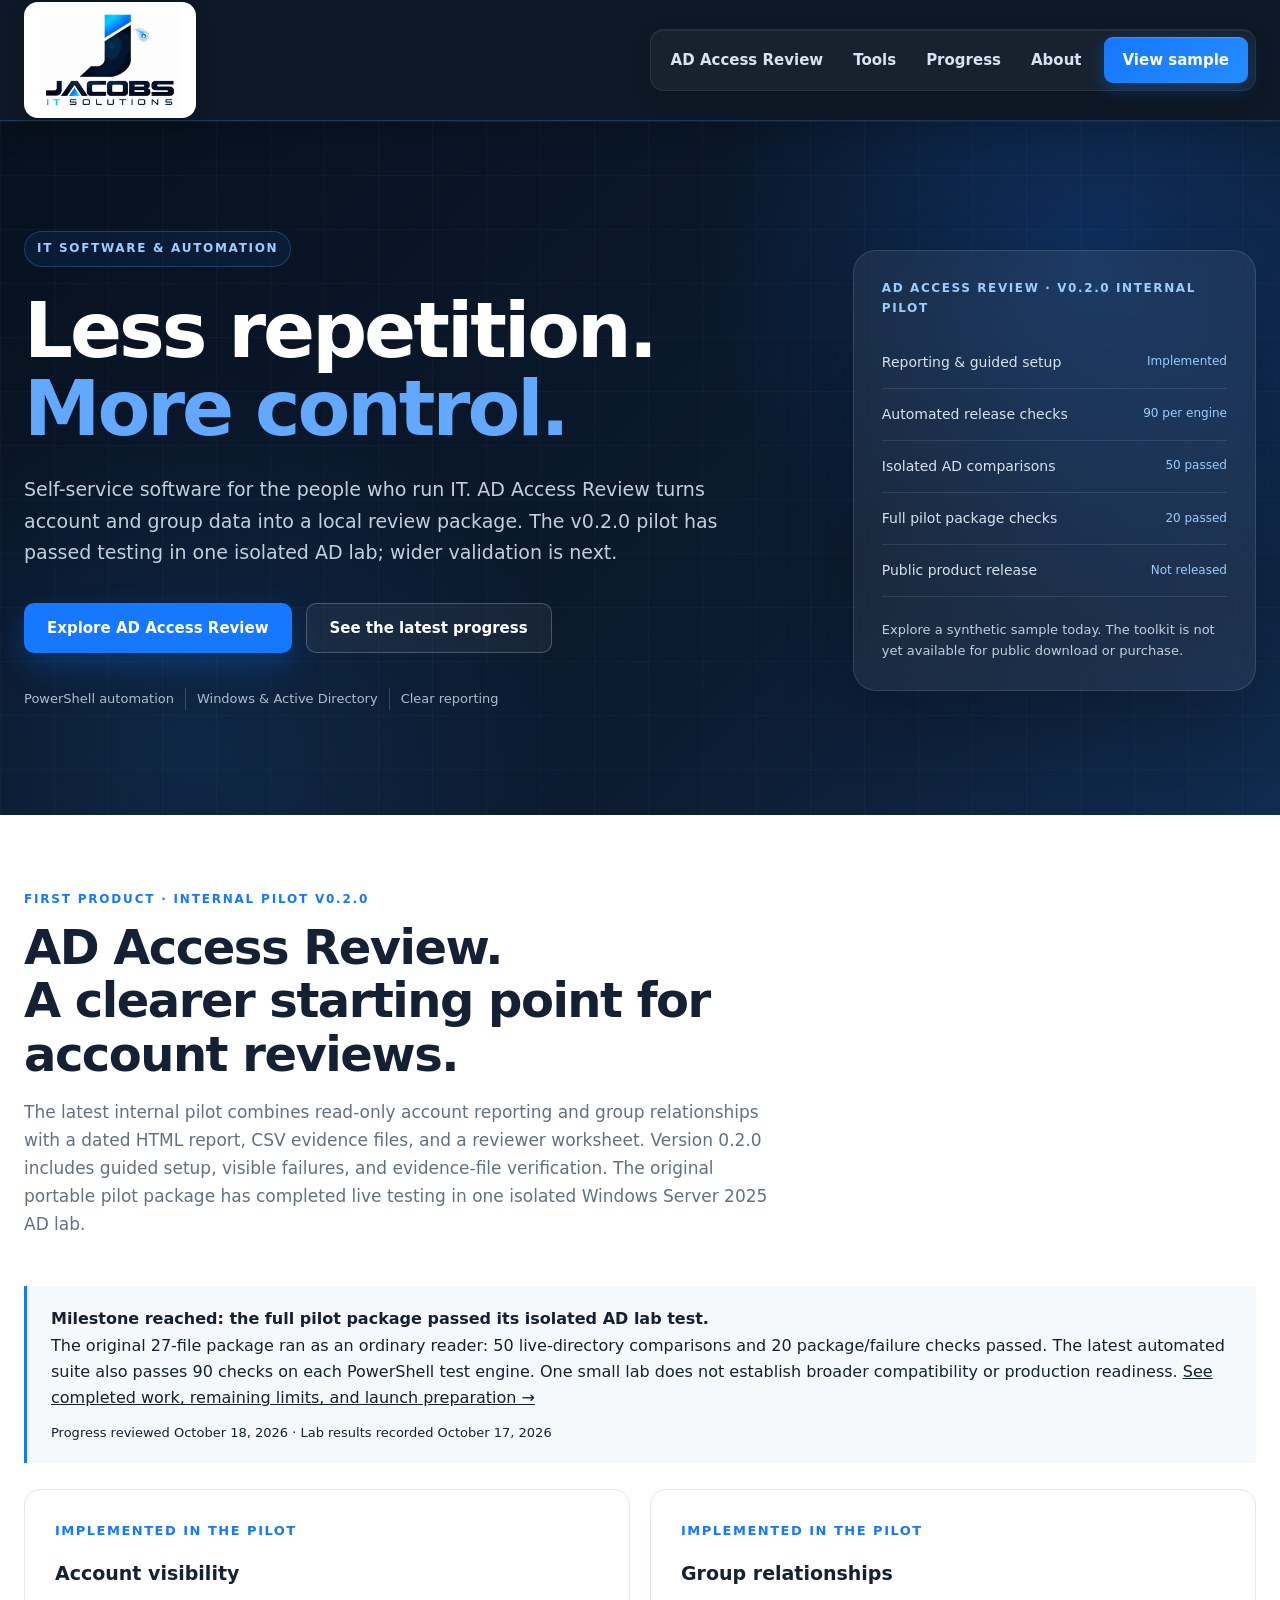
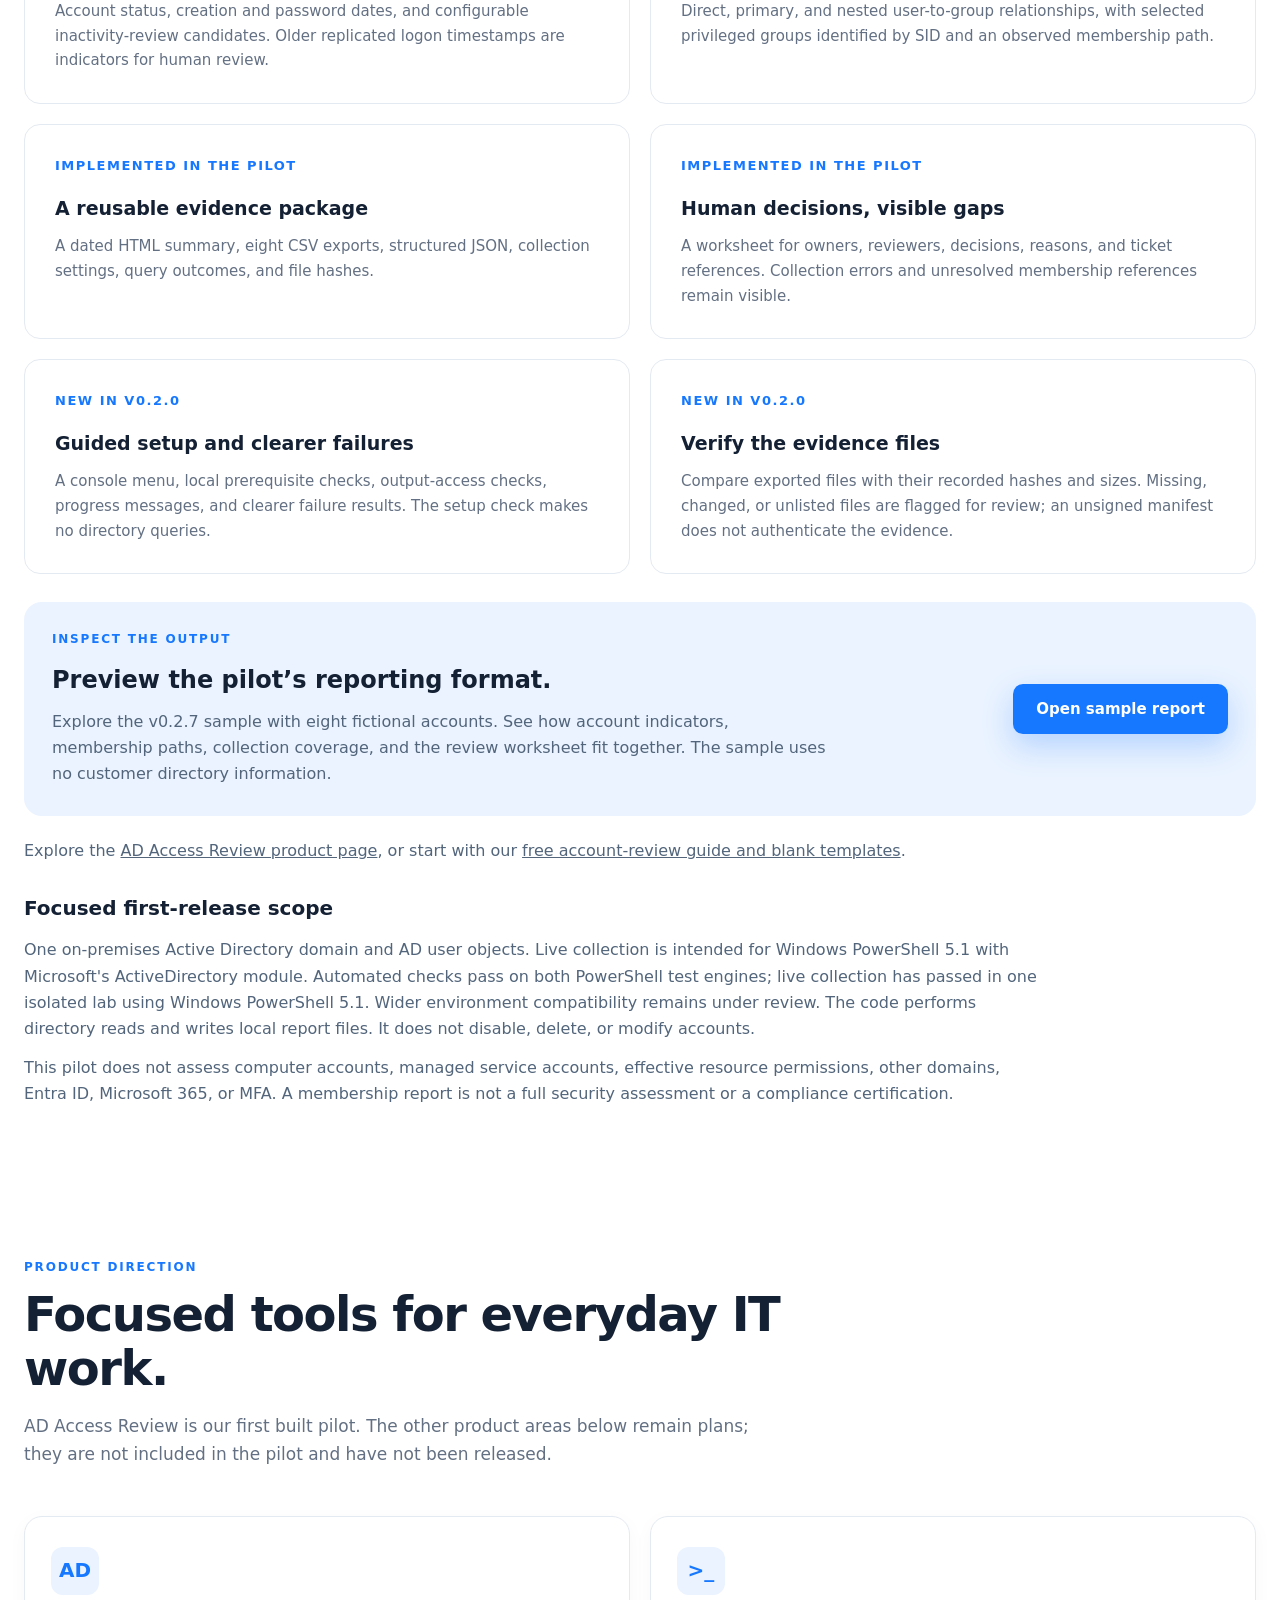
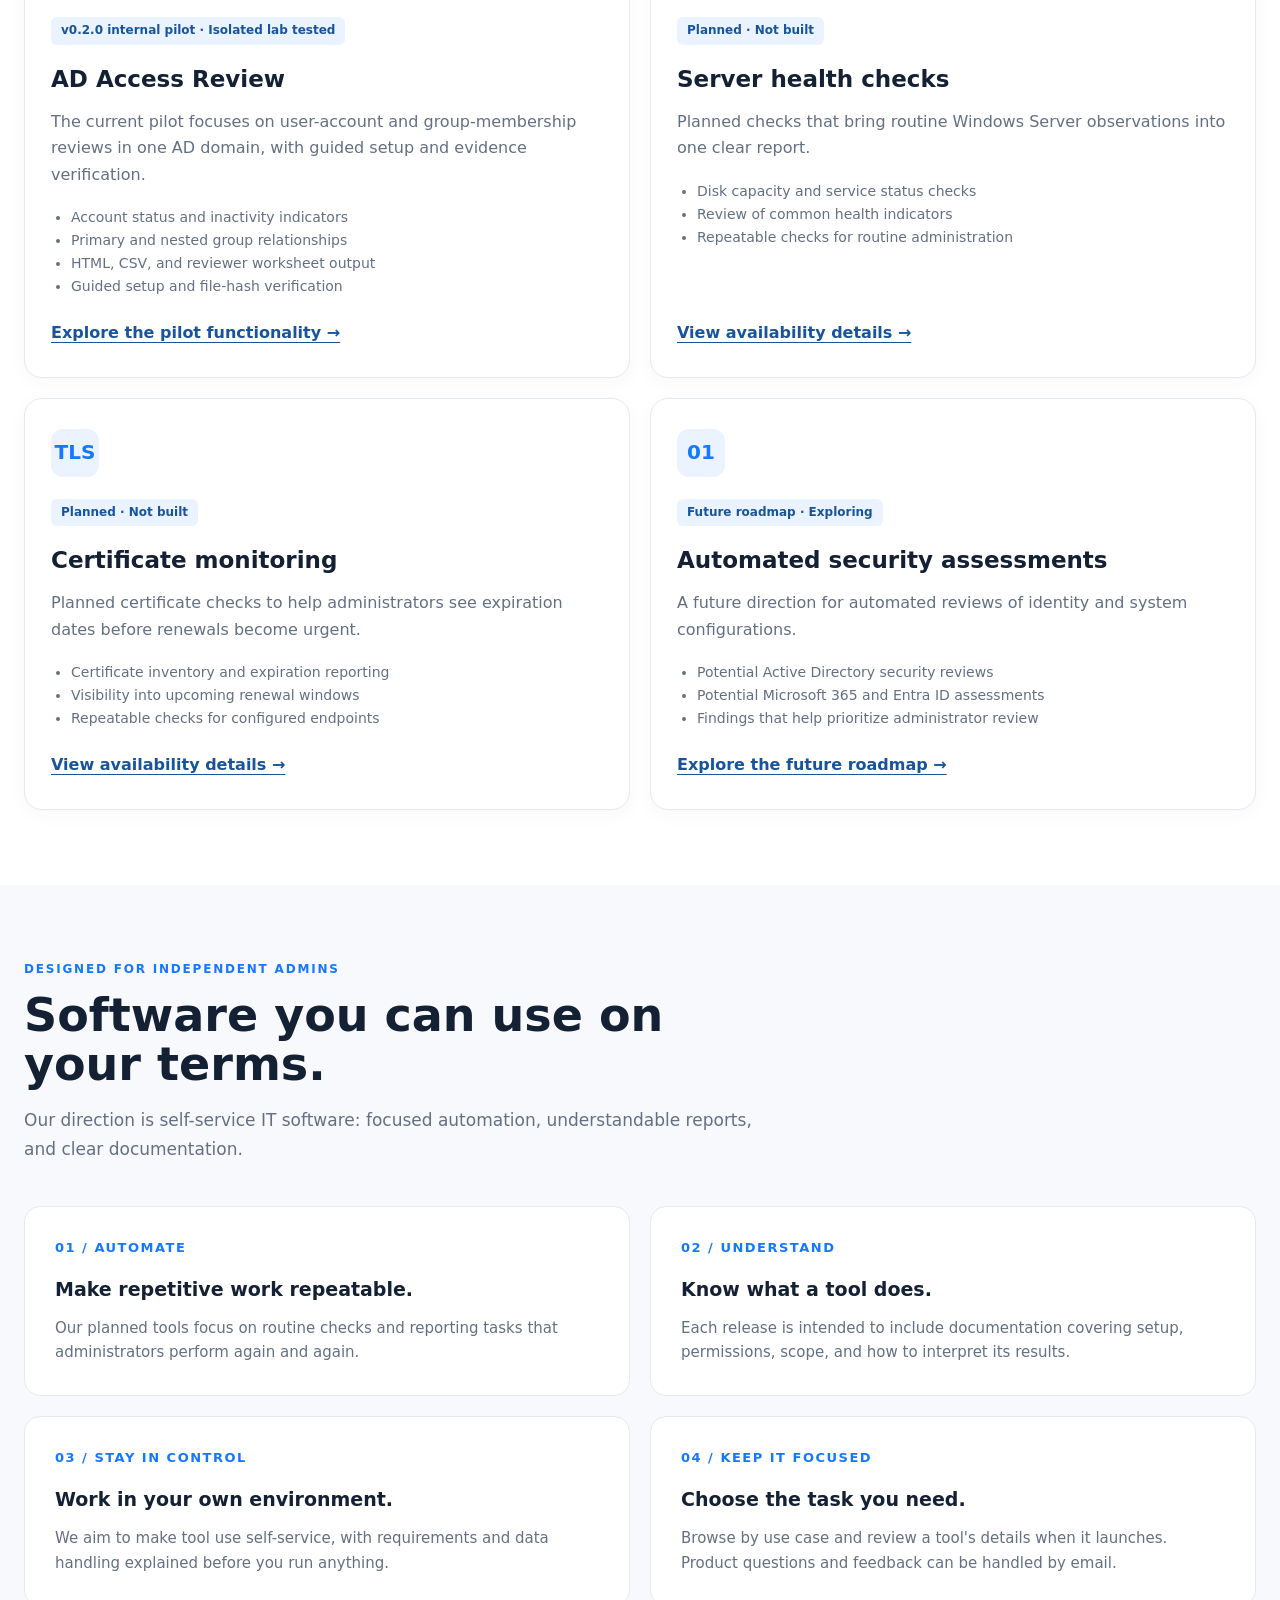
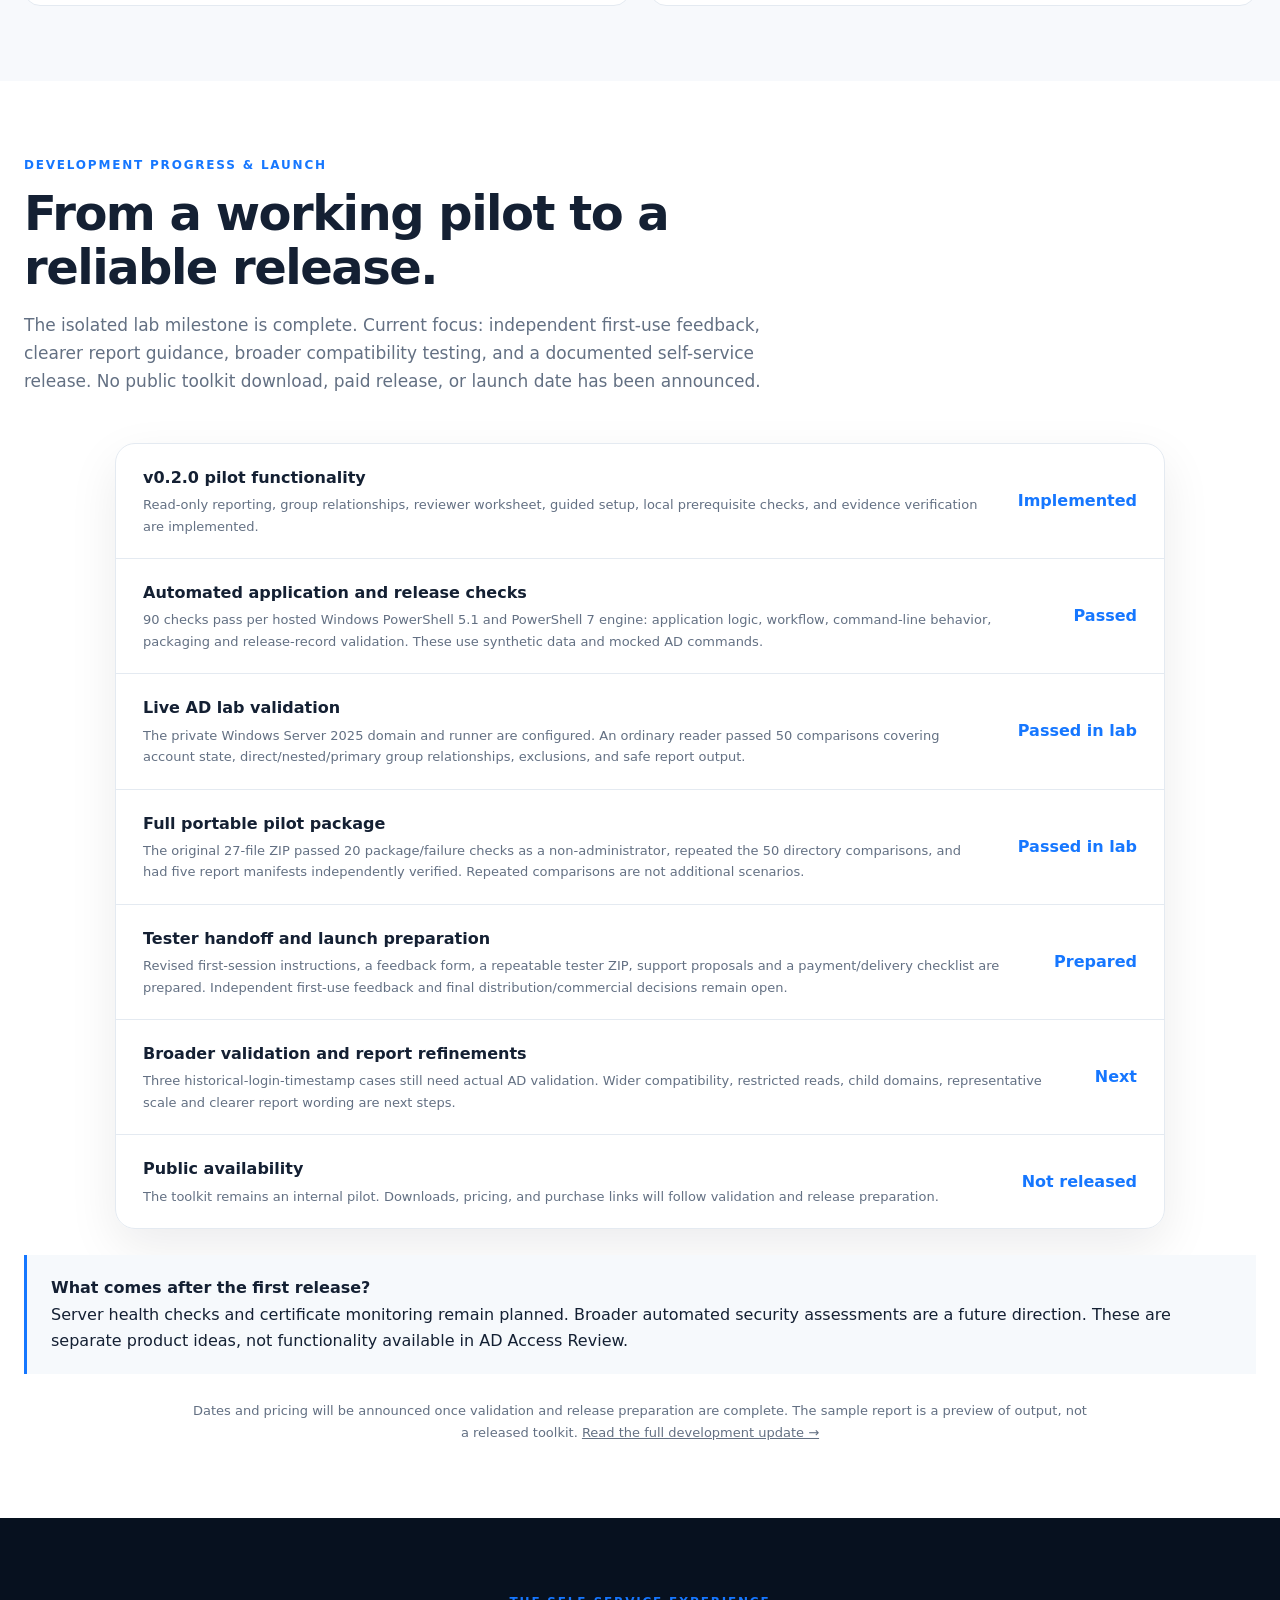
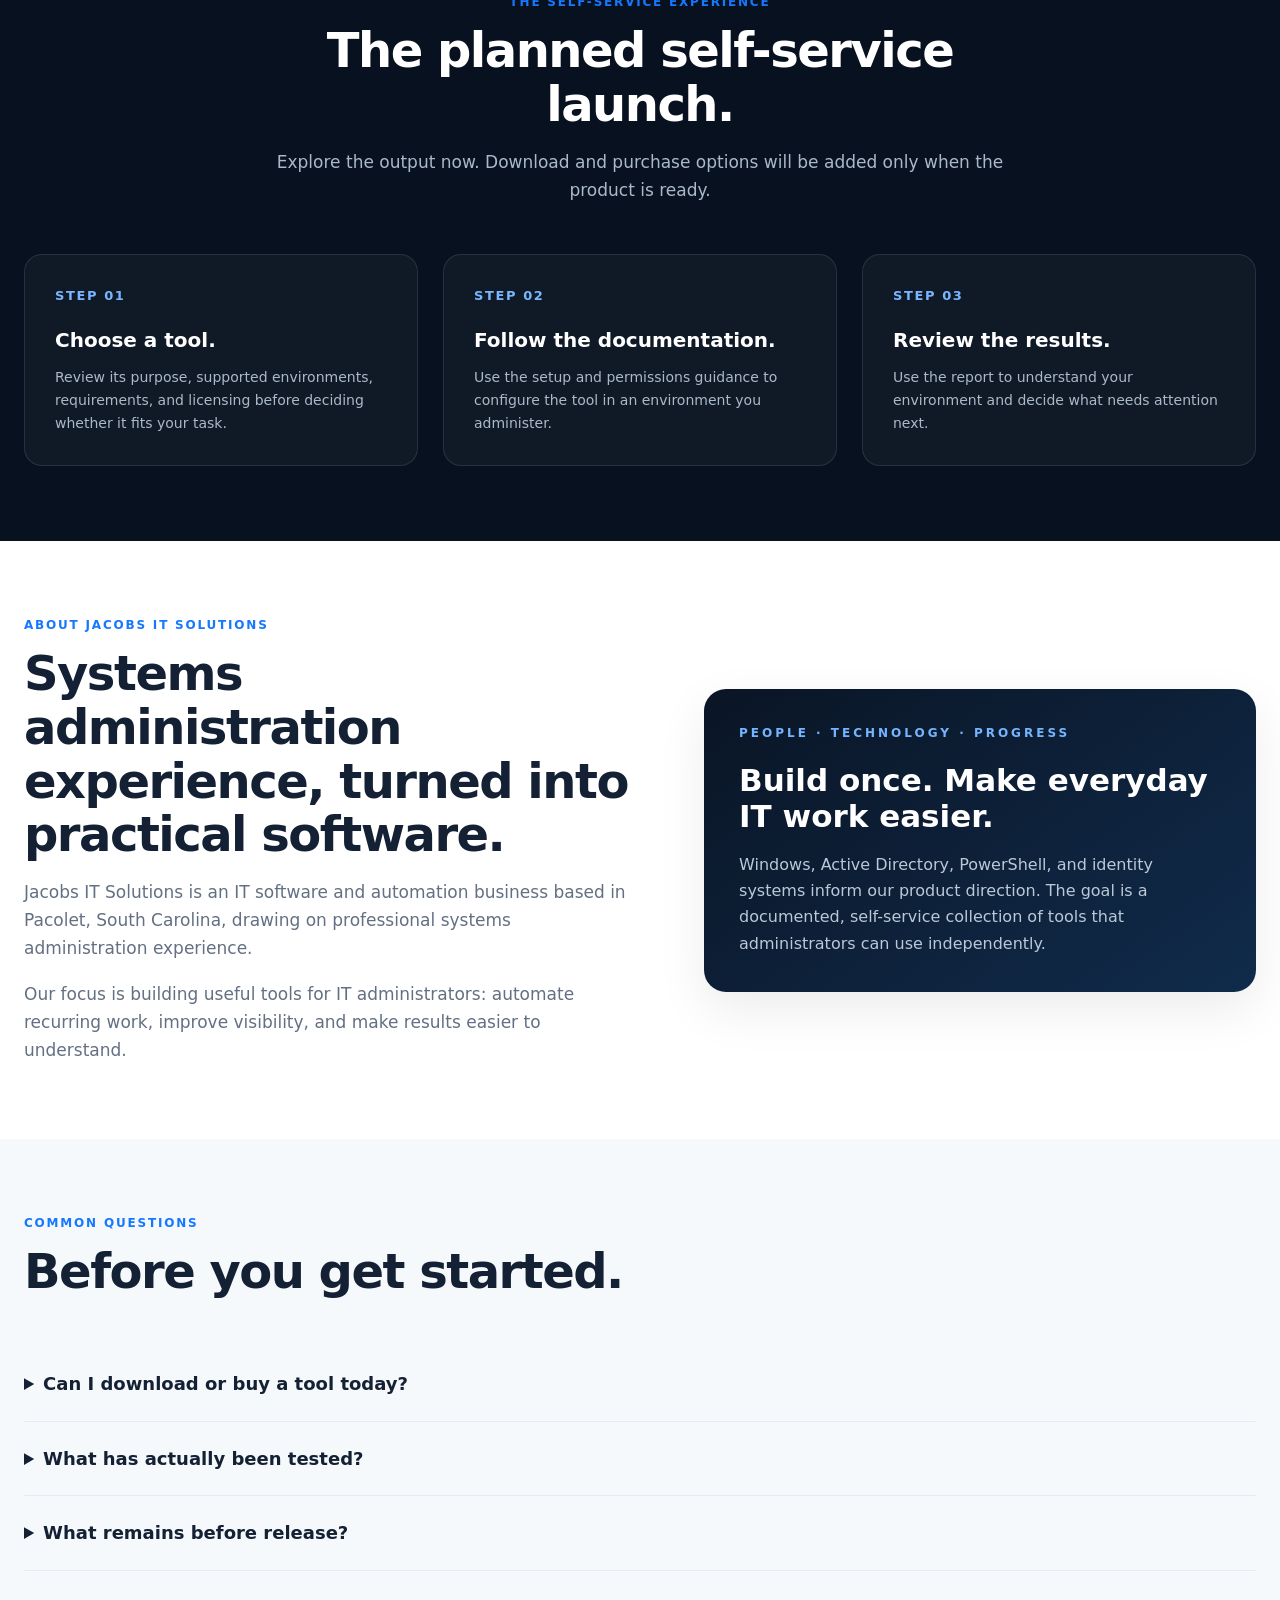
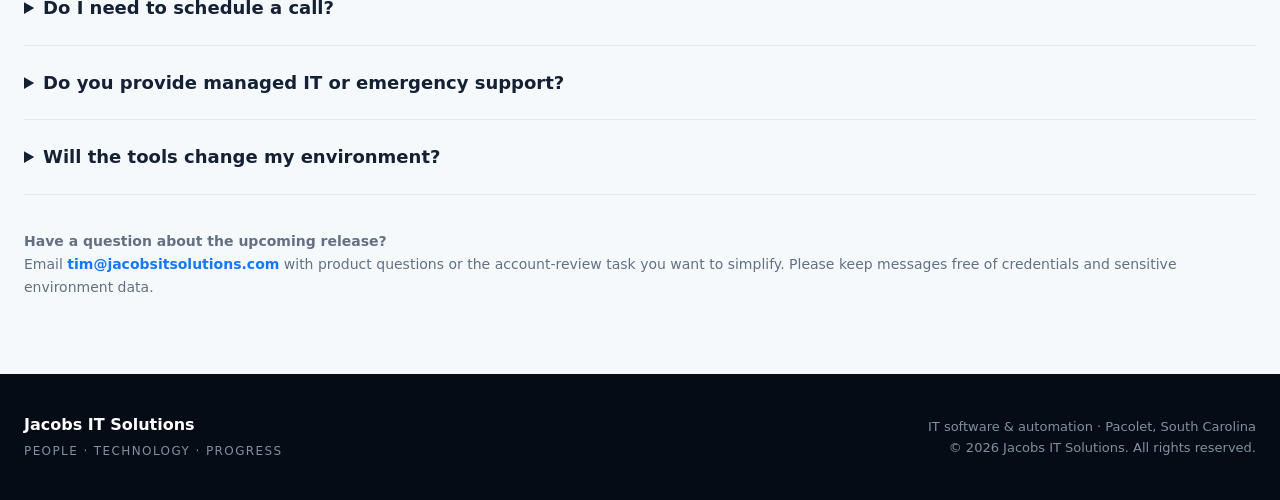
==== commit b97de545: "Publish approved clickable account details, scan summaries and in-report evidence views" ====
--- a/index.html
+++ b/index.html
@@ -957,7 +957,7 @@
 <article class="difference-card"><div class="difference-number">NEW IN V0.2.0</div><h3>Guided setup and clearer failures</h3><p>A console menu, local prerequisite checks, output-access checks, progress messages, and clearer failure results. The setup check makes no directory queries.</p></article>
 <article class="difference-card"><div class="difference-number">NEW IN V0.2.0</div><h3>Verify the evidence files</h3><p>Compare exported files with their recorded hashes and sizes. Missing, changed, or unlisted files are flagged for review; an unsigned manifest does not authenticate the evidence.</p></article>
 </div>
-<div class="sample-callout"><div><div class="section-label">Inspect the output</div><h3>Preview the pilot’s reporting format.</h3><p>Explore the v0.2.4 sample with eight fictional accounts. See how account indicators, membership paths, collection coverage, and the review worksheet fit together. The sample uses no customer directory information.</p></div><a class="button primary" href="sample-report/report.html">Open sample report</a></div>
+<div class="sample-callout"><div><div class="section-label">Inspect the output</div><h3>Preview the pilot’s reporting format.</h3><p>Explore the v0.2.7 sample with eight fictional accounts. See how account indicators, membership paths, collection coverage, and the review worksheet fit together. The sample uses no customer directory information.</p></div><a class="button primary" href="sample-report/report.html">Open sample report</a></div>
 <p style="margin-top:22px;color:#52657b">Explore the <a href="ad-access-review/">AD Access Review product page</a>, or start with our <a href="ad-account-review-guide/">free account-review guide and blank templates</a>.</p>
 <div class="product-boundaries"><h3>Focused first-release scope</h3><p>One on-premises Active Directory domain and AD user objects. Live collection is intended for Windows PowerShell 5.1 with Microsoft's ActiveDirectory module. Automated checks pass on both PowerShell test engines; live collection has passed in one isolated lab using Windows PowerShell 5.1. Wider environment compatibility remains under review. The code performs directory reads and writes local report files. It does not disable, delete, or modify accounts.</p><p>This pilot does not assess computer accounts, managed service accounts, effective resource permissions, other domains, Entra ID, Microsoft 365, or MFA. A membership report is not a full security assessment or a compliance certification.</p></div>
 </div></section>
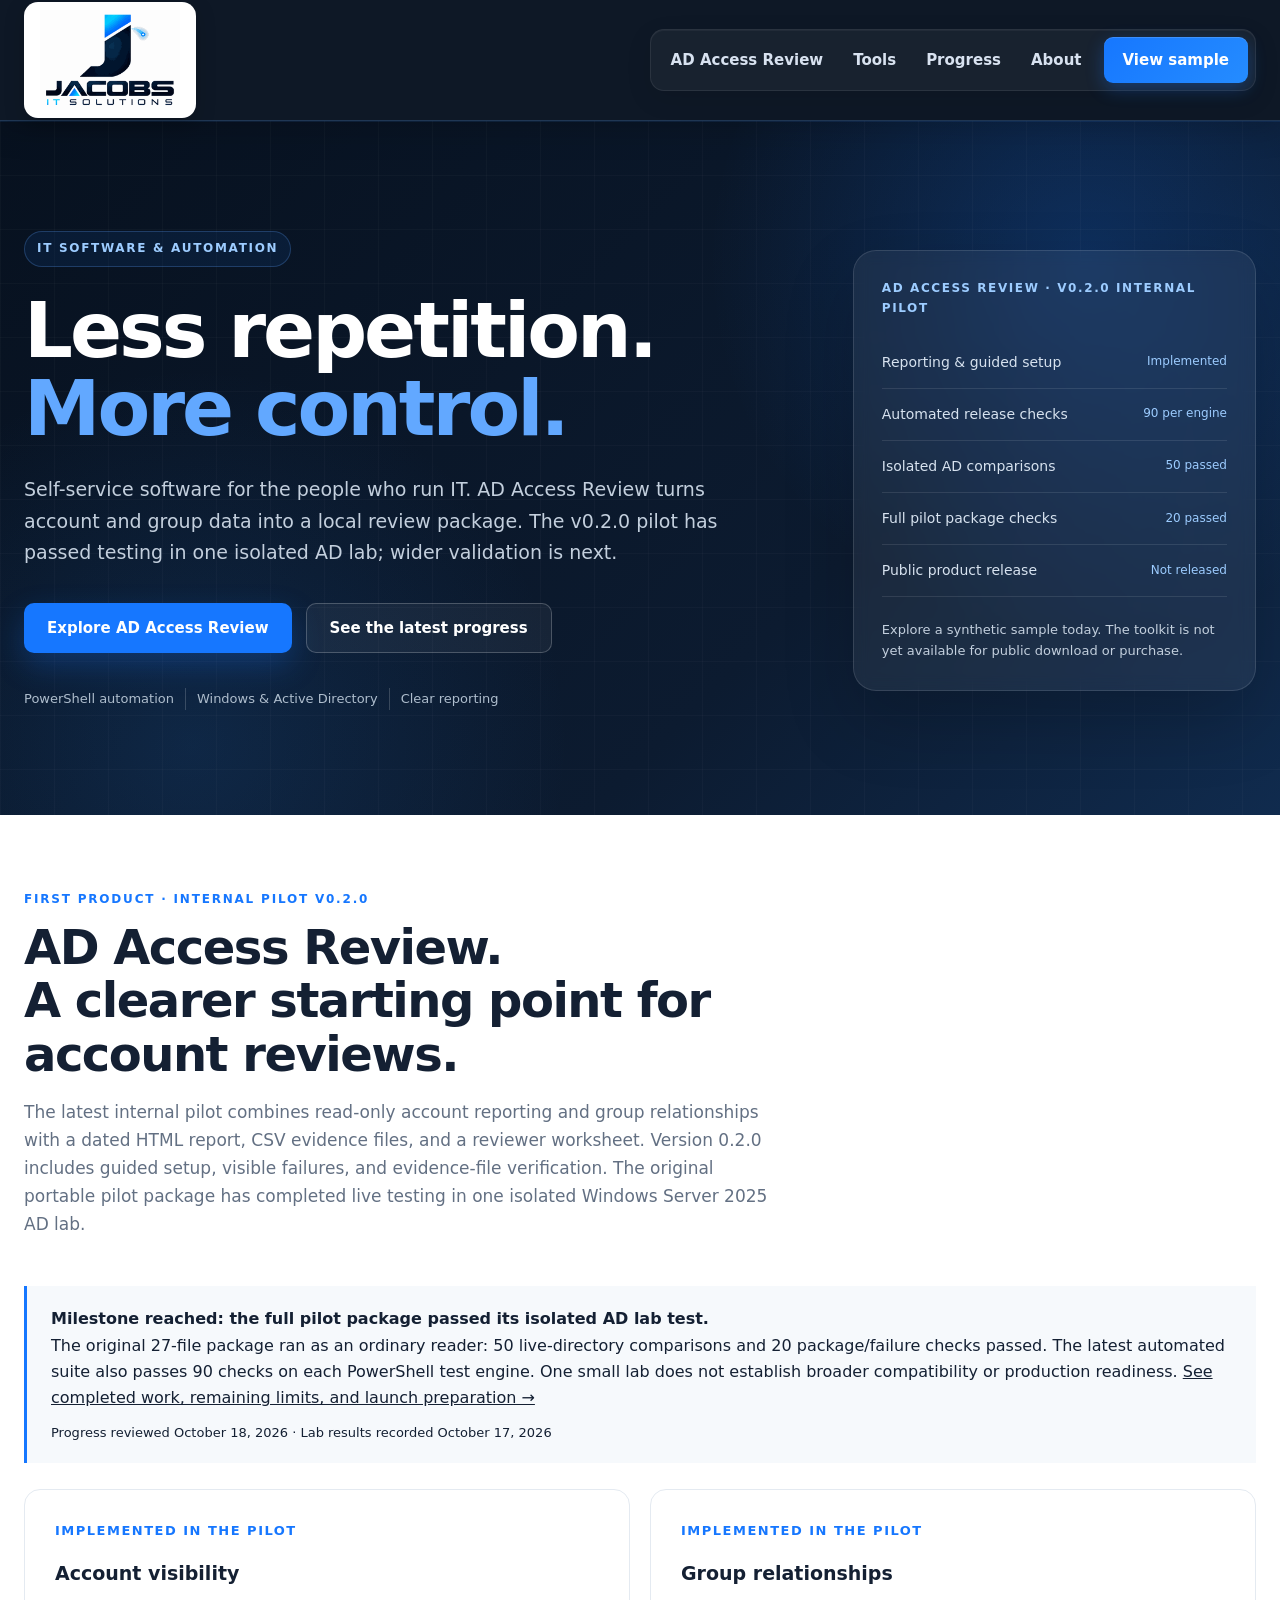
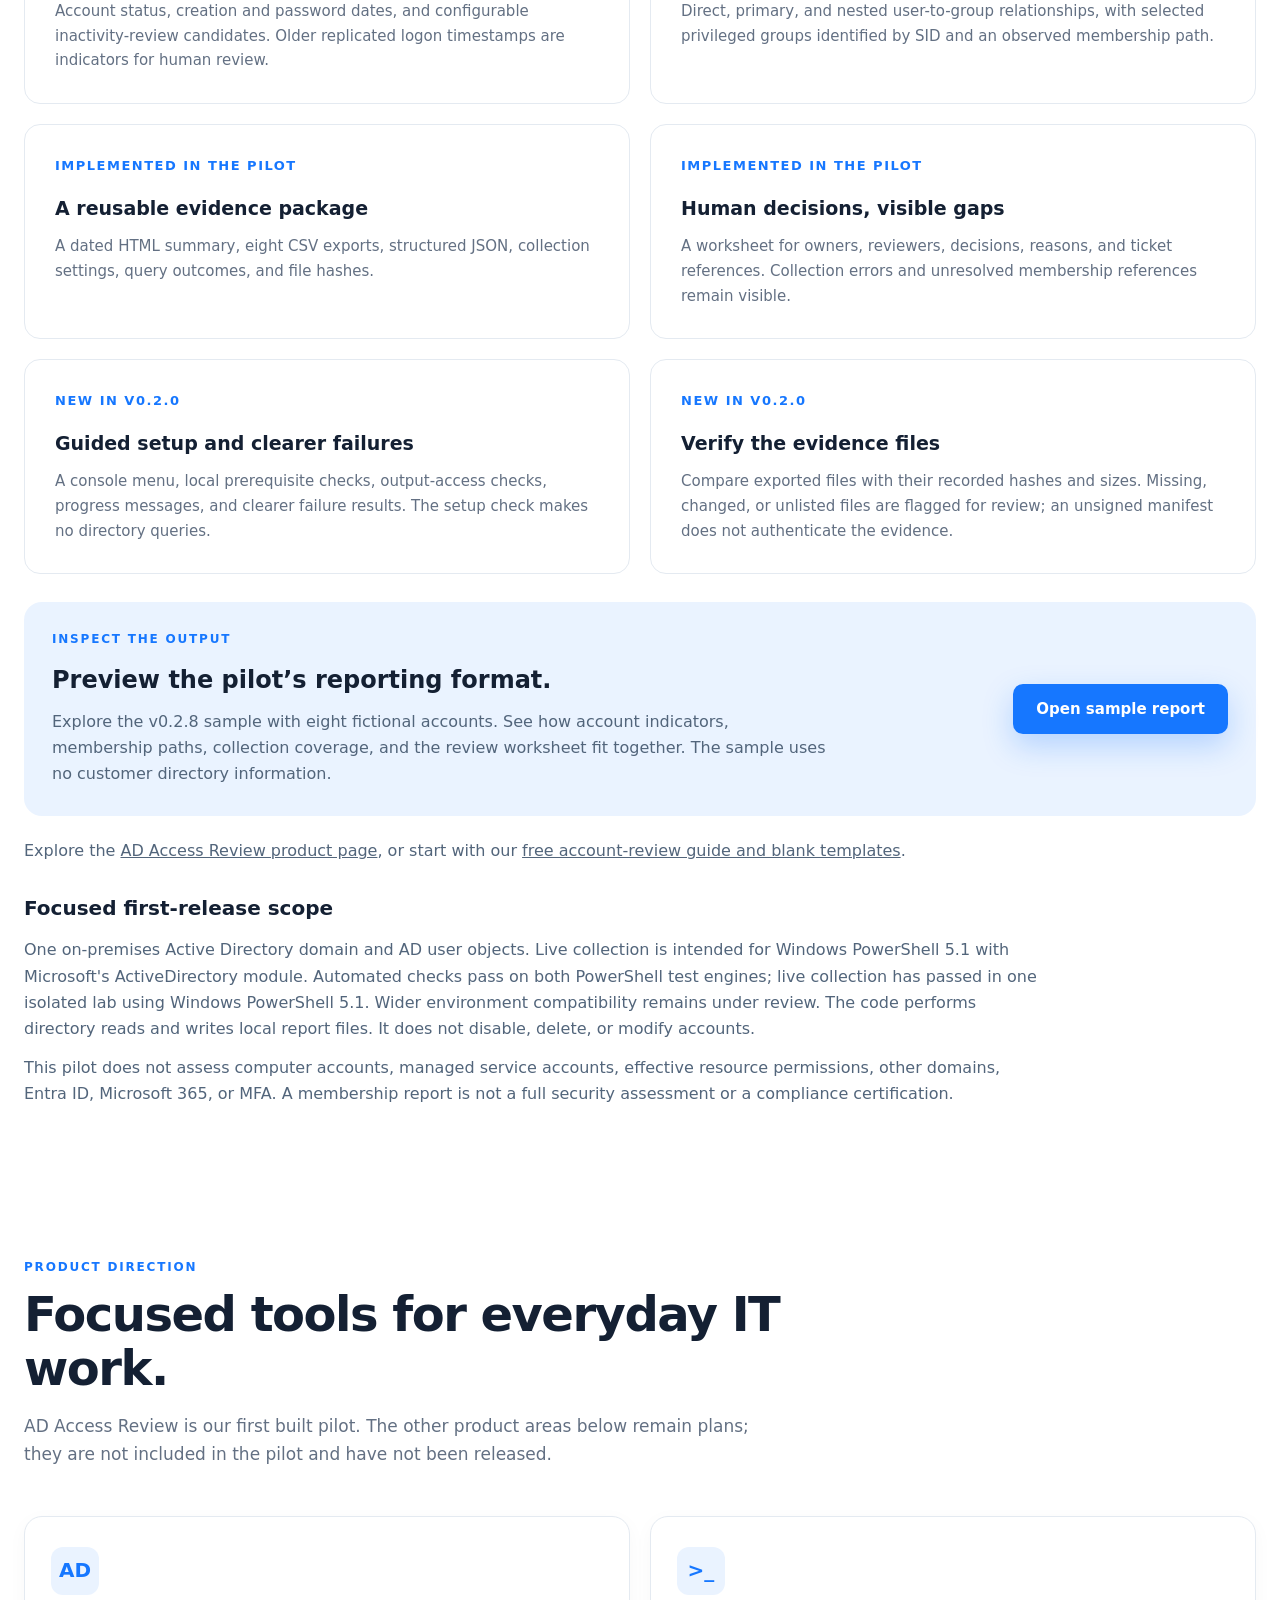
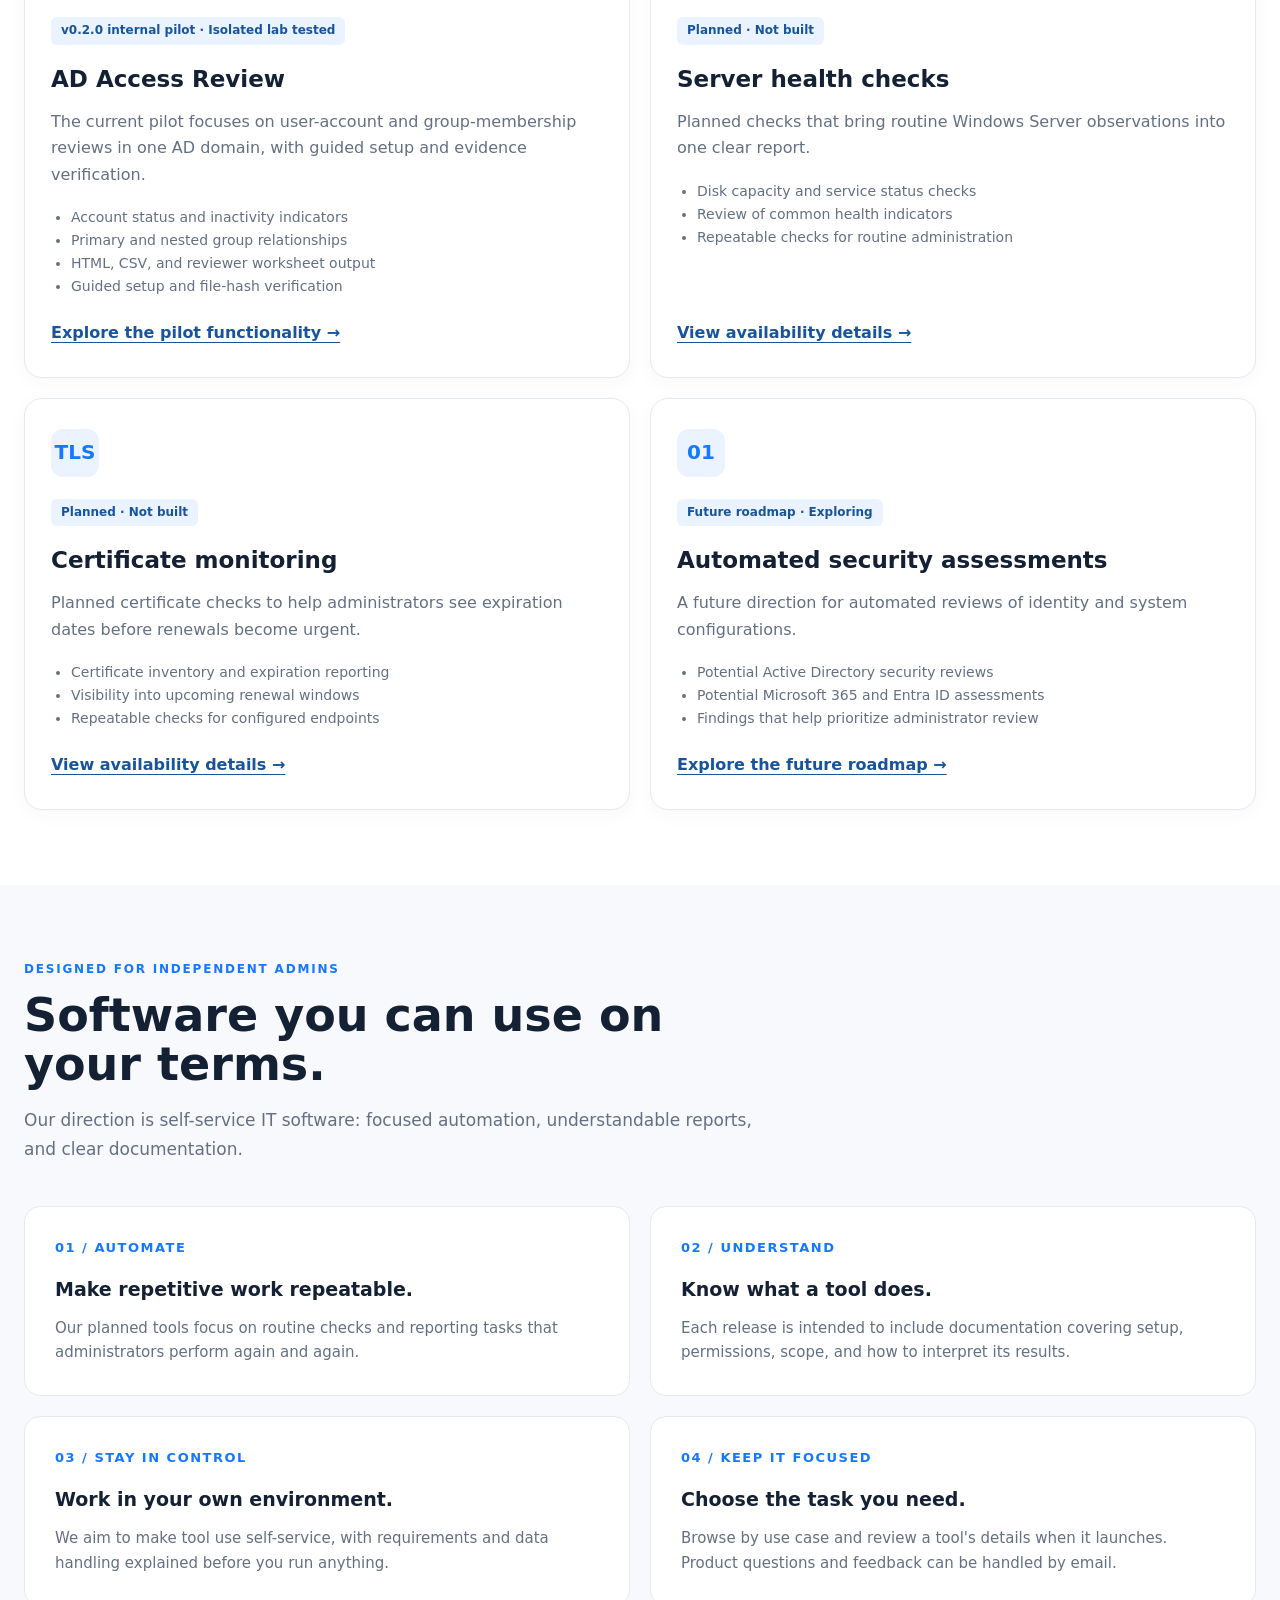
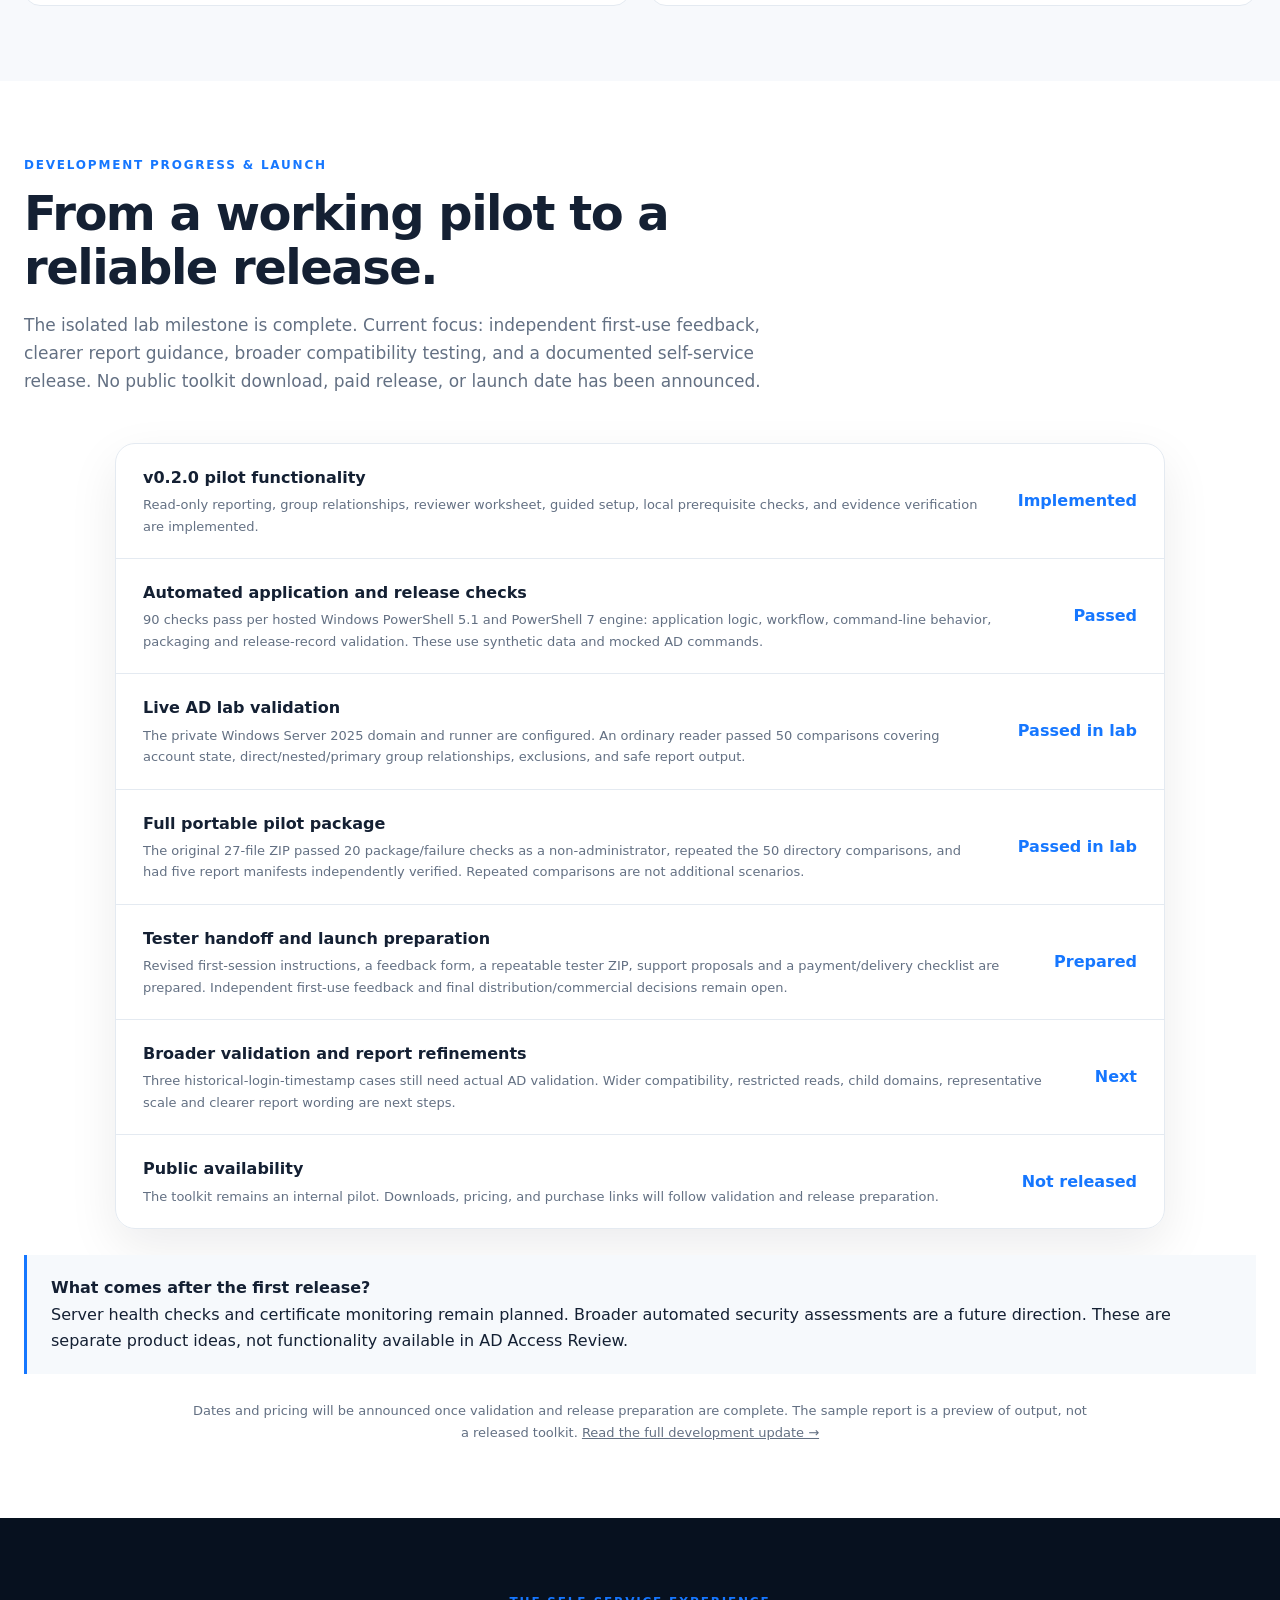
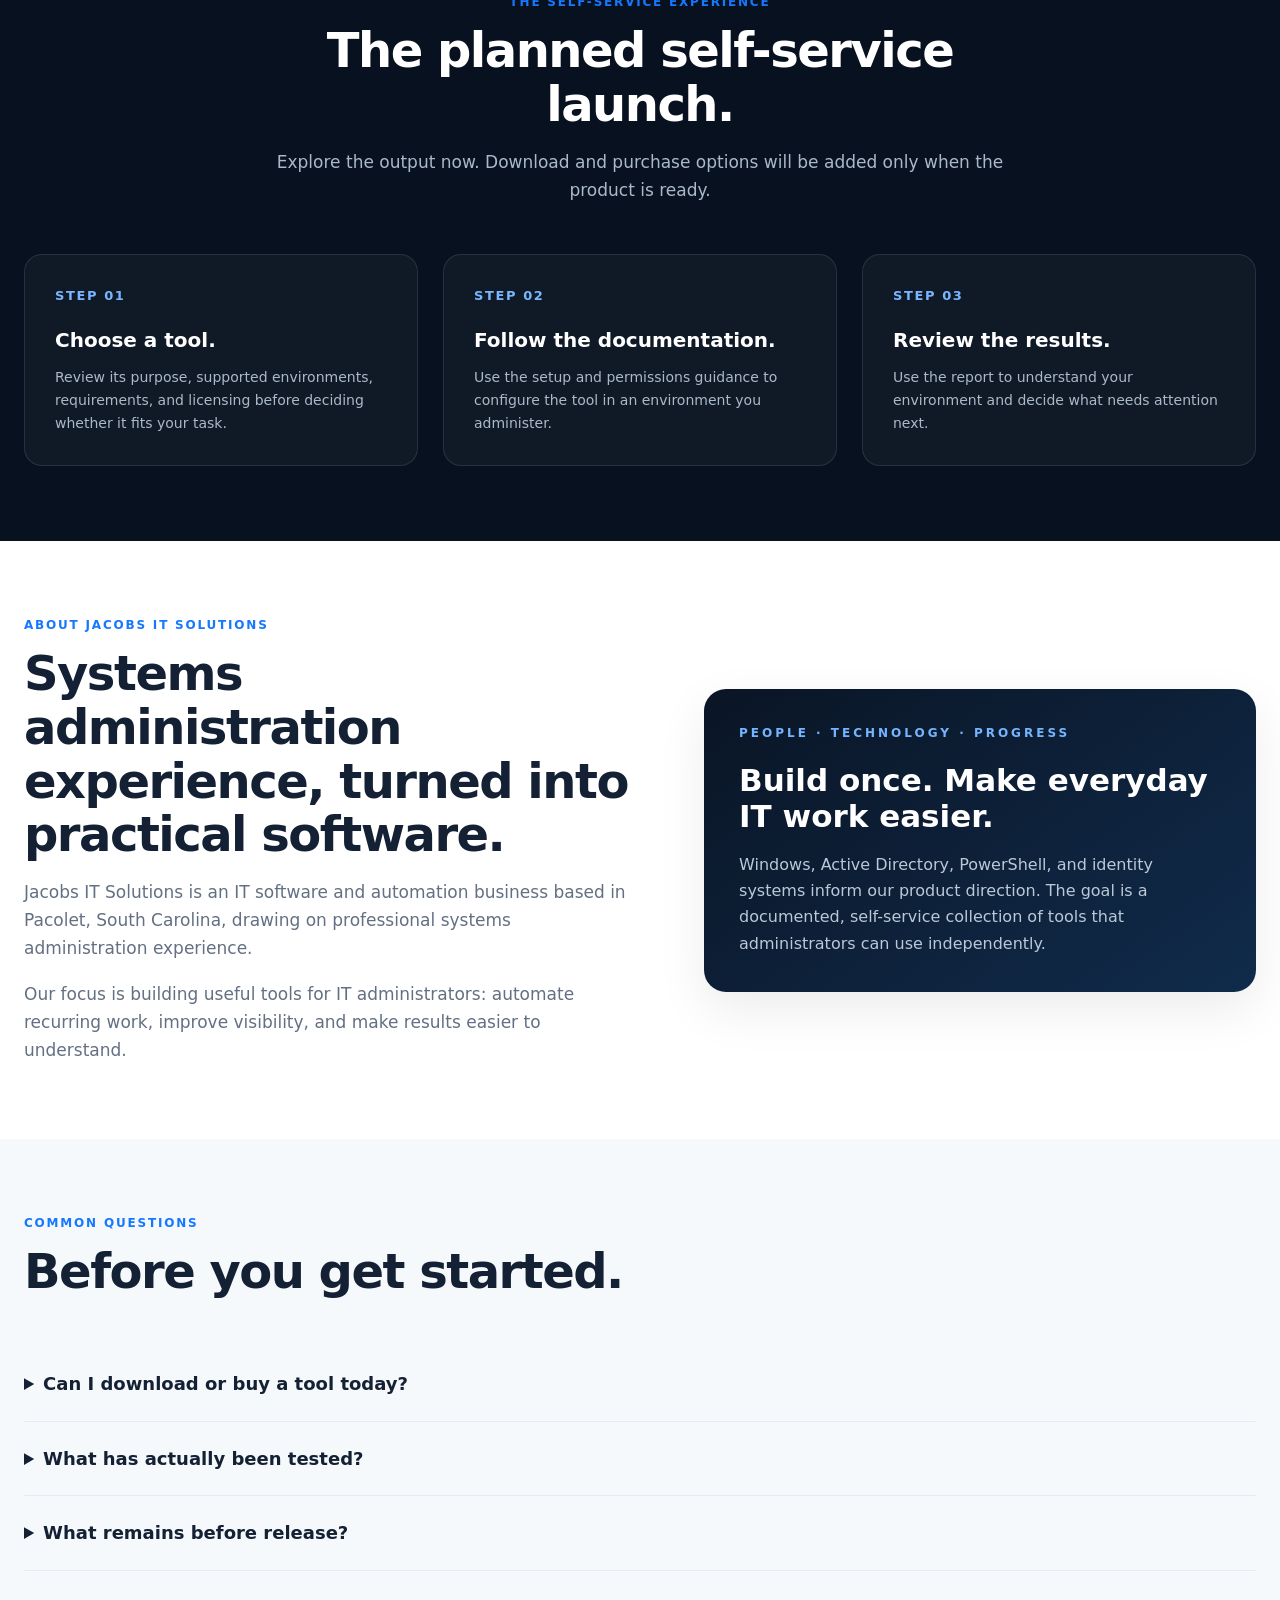
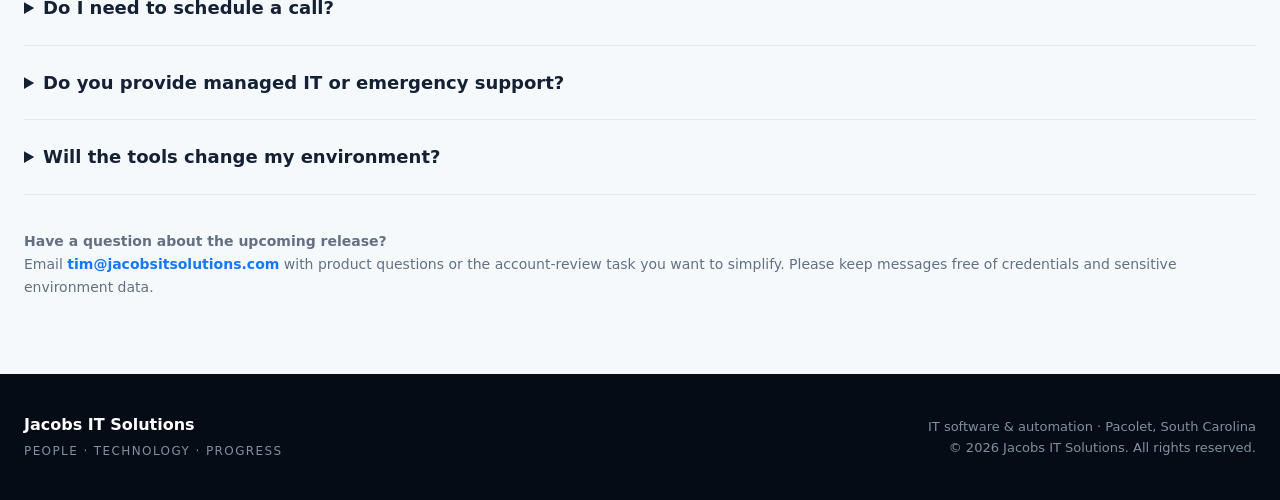
==== commit 85a8ff36: "Publish approved recommended actions and linked account review lists" ====
--- a/index.html
+++ b/index.html
@@ -957,7 +957,7 @@
 <article class="difference-card"><div class="difference-number">NEW IN V0.2.0</div><h3>Guided setup and clearer failures</h3><p>A console menu, local prerequisite checks, output-access checks, progress messages, and clearer failure results. The setup check makes no directory queries.</p></article>
 <article class="difference-card"><div class="difference-number">NEW IN V0.2.0</div><h3>Verify the evidence files</h3><p>Compare exported files with their recorded hashes and sizes. Missing, changed, or unlisted files are flagged for review; an unsigned manifest does not authenticate the evidence.</p></article>
 </div>
-<div class="sample-callout"><div><div class="section-label">Inspect the output</div><h3>Preview the pilot’s reporting format.</h3><p>Explore the v0.2.7 sample with eight fictional accounts. See how account indicators, membership paths, collection coverage, and the review worksheet fit together. The sample uses no customer directory information.</p></div><a class="button primary" href="sample-report/report.html">Open sample report</a></div>
+<div class="sample-callout"><div><div class="section-label">Inspect the output</div><h3>Preview the pilot’s reporting format.</h3><p>Explore the v0.2.8 sample with eight fictional accounts. See how account indicators, membership paths, collection coverage, and the review worksheet fit together. The sample uses no customer directory information.</p></div><a class="button primary" href="sample-report/report.html">Open sample report</a></div>
 <p style="margin-top:22px;color:#52657b">Explore the <a href="ad-access-review/">AD Access Review product page</a>, or start with our <a href="ad-account-review-guide/">free account-review guide and blank templates</a>.</p>
 <div class="product-boundaries"><h3>Focused first-release scope</h3><p>One on-premises Active Directory domain and AD user objects. Live collection is intended for Windows PowerShell 5.1 with Microsoft's ActiveDirectory module. Automated checks pass on both PowerShell test engines; live collection has passed in one isolated lab using Windows PowerShell 5.1. Wider environment compatibility remains under review. The code performs directory reads and writes local report files. It does not disable, delete, or modify accounts.</p><p>This pilot does not assess computer accounts, managed service accounts, effective resource permissions, other domains, Entra ID, Microsoft 365, or MFA. A membership report is not a full security assessment or a compliance certification.</p></div>
 </div></section>
